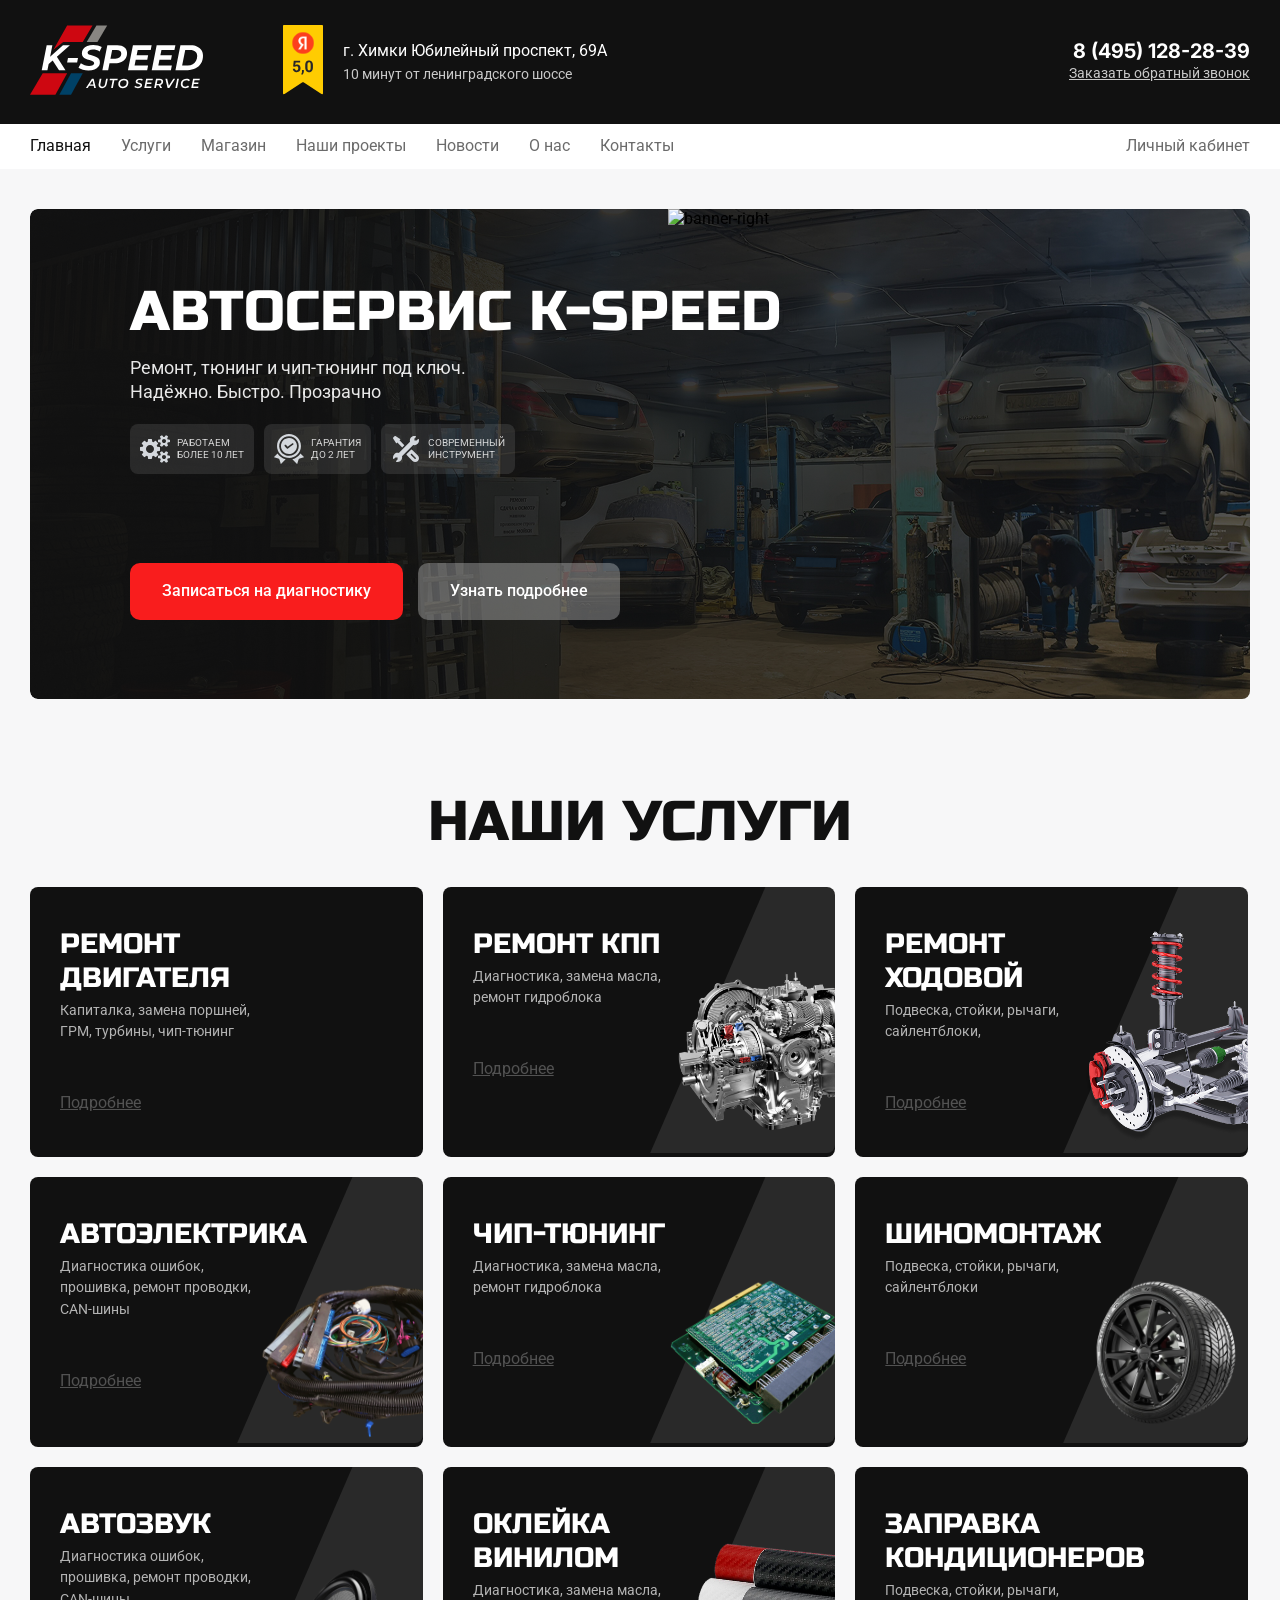
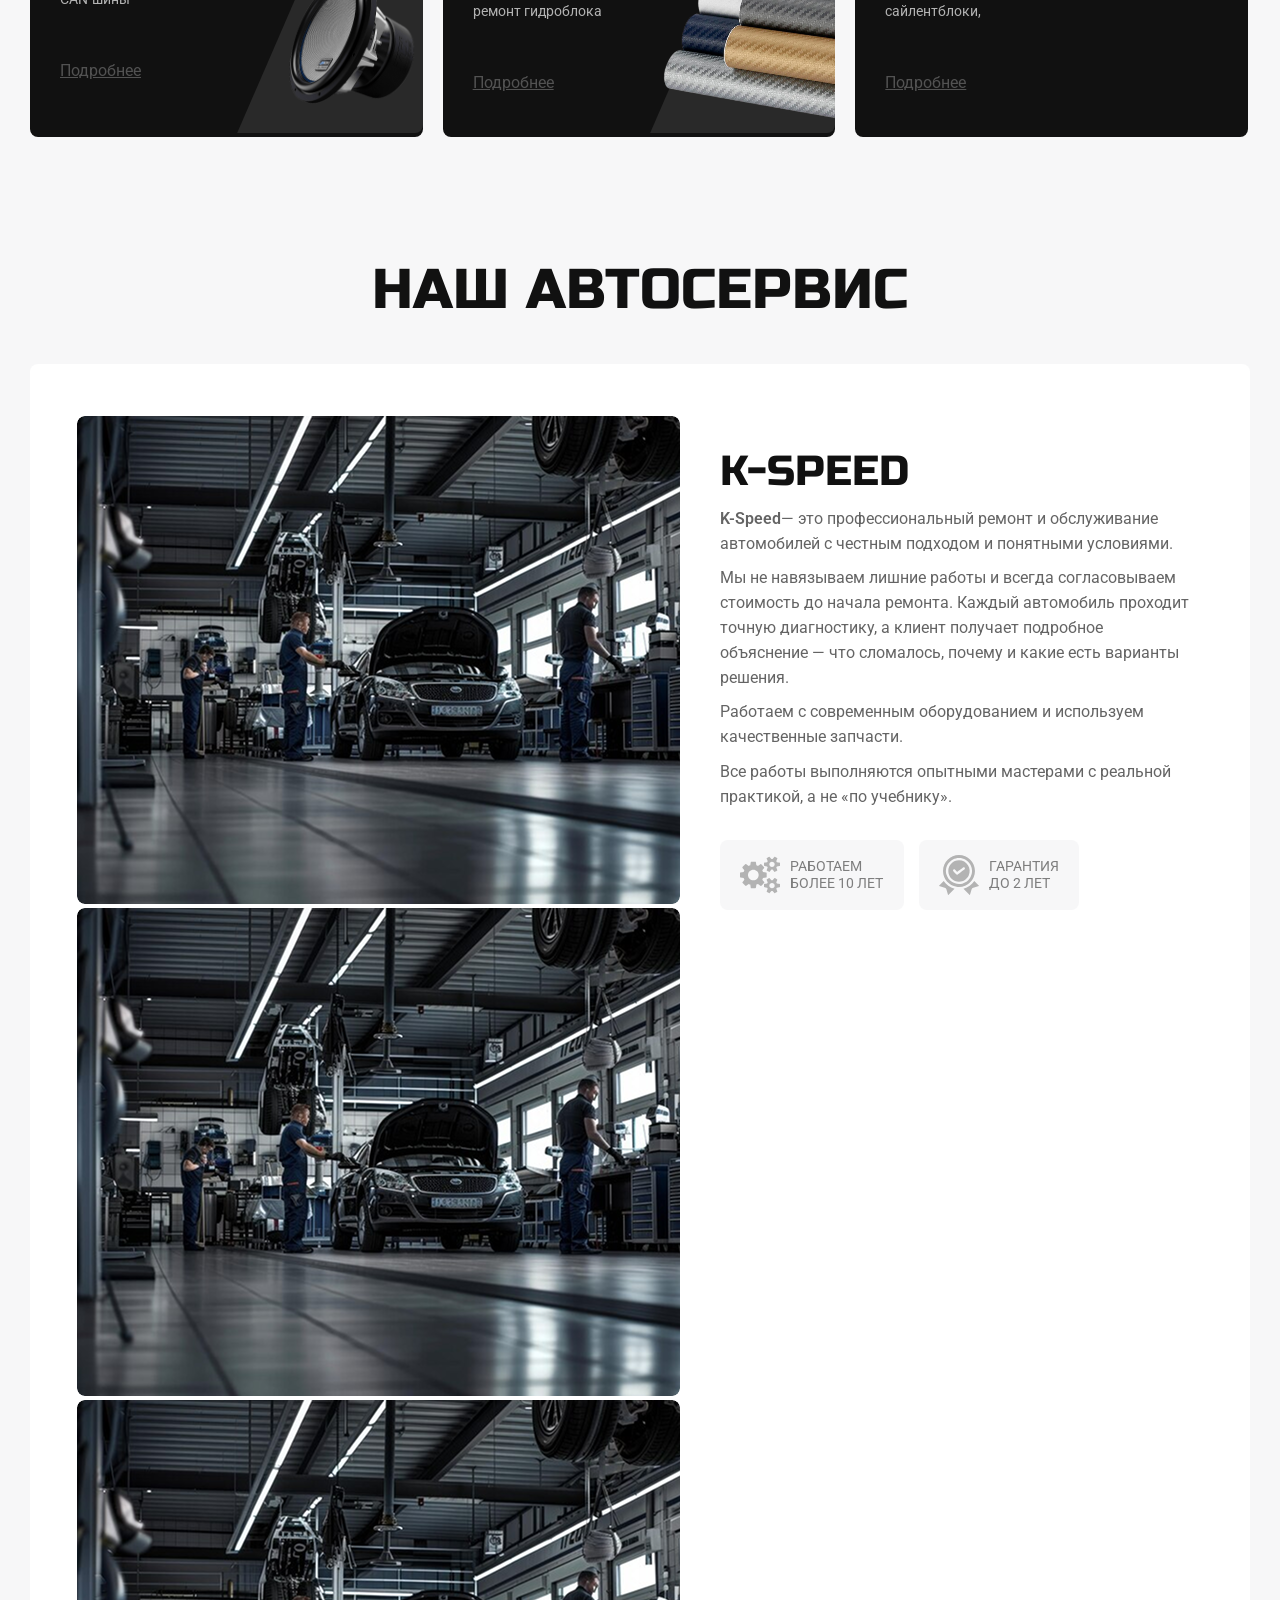
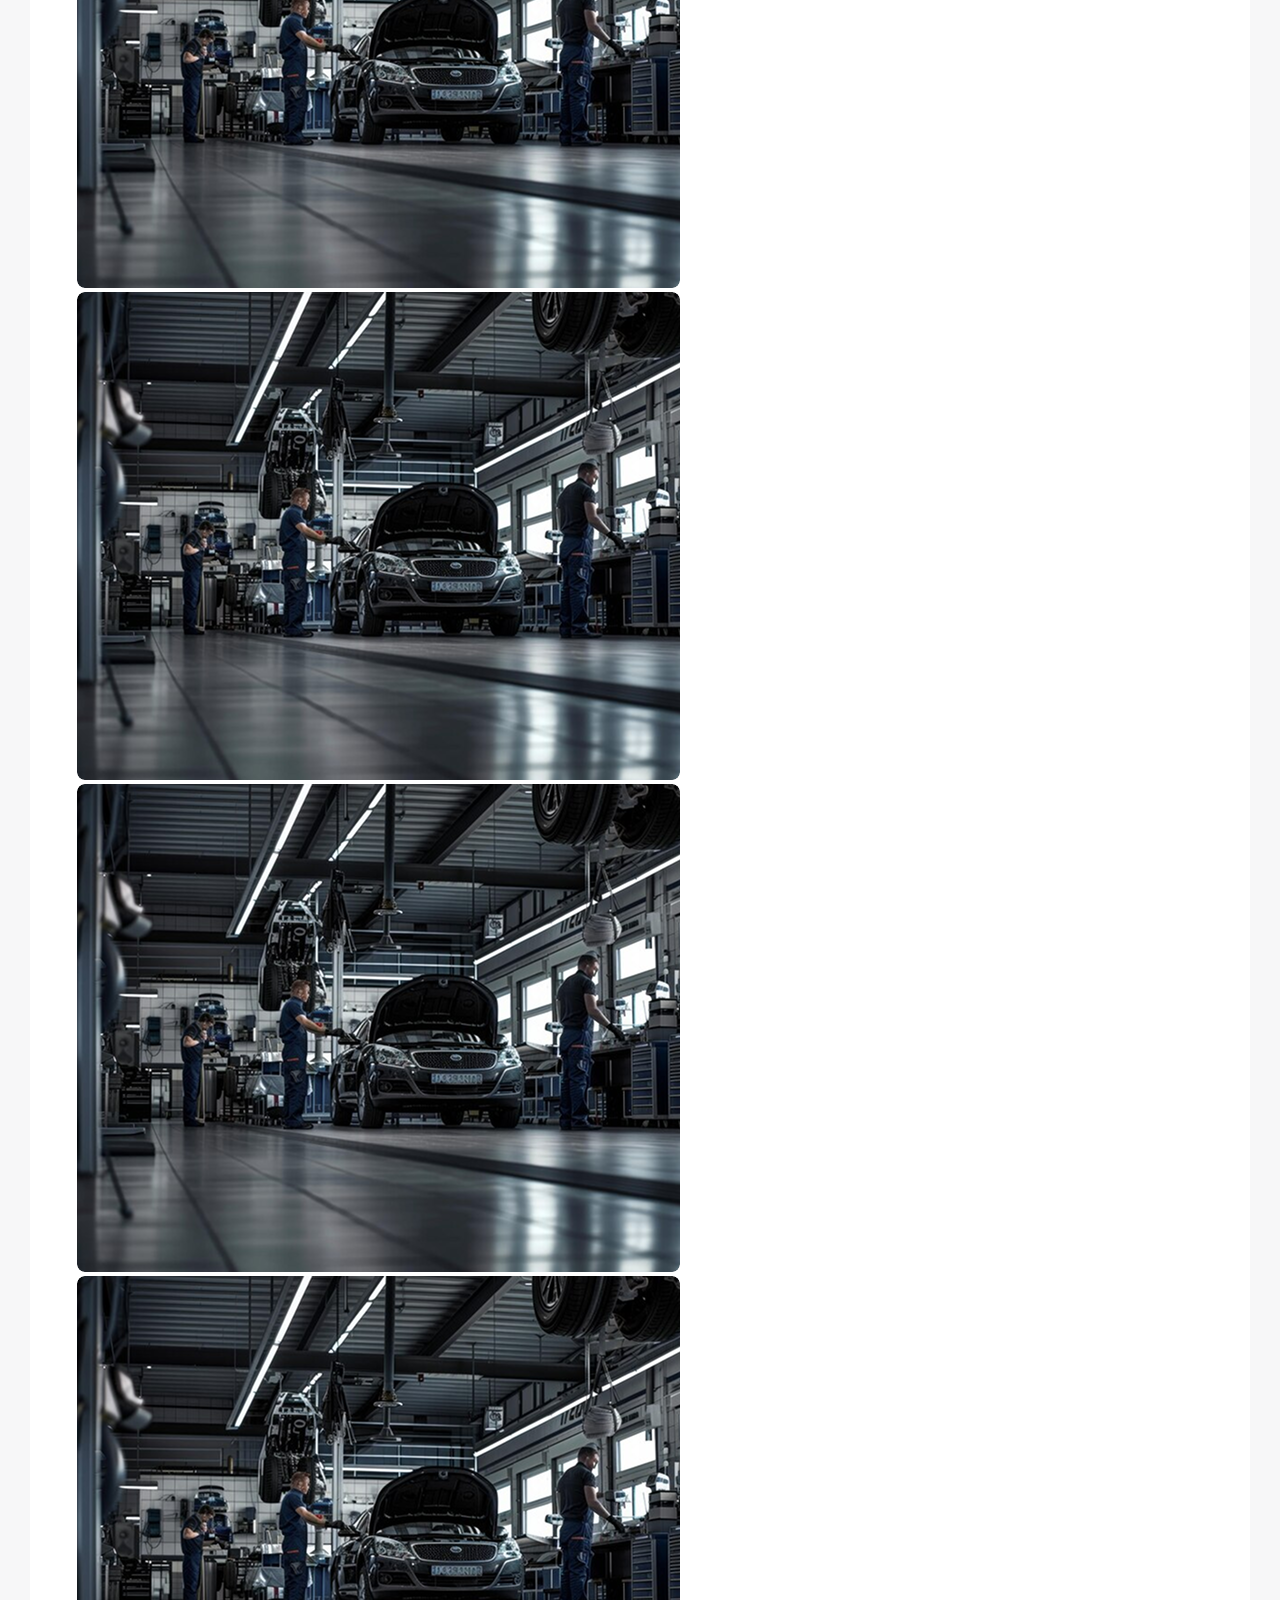
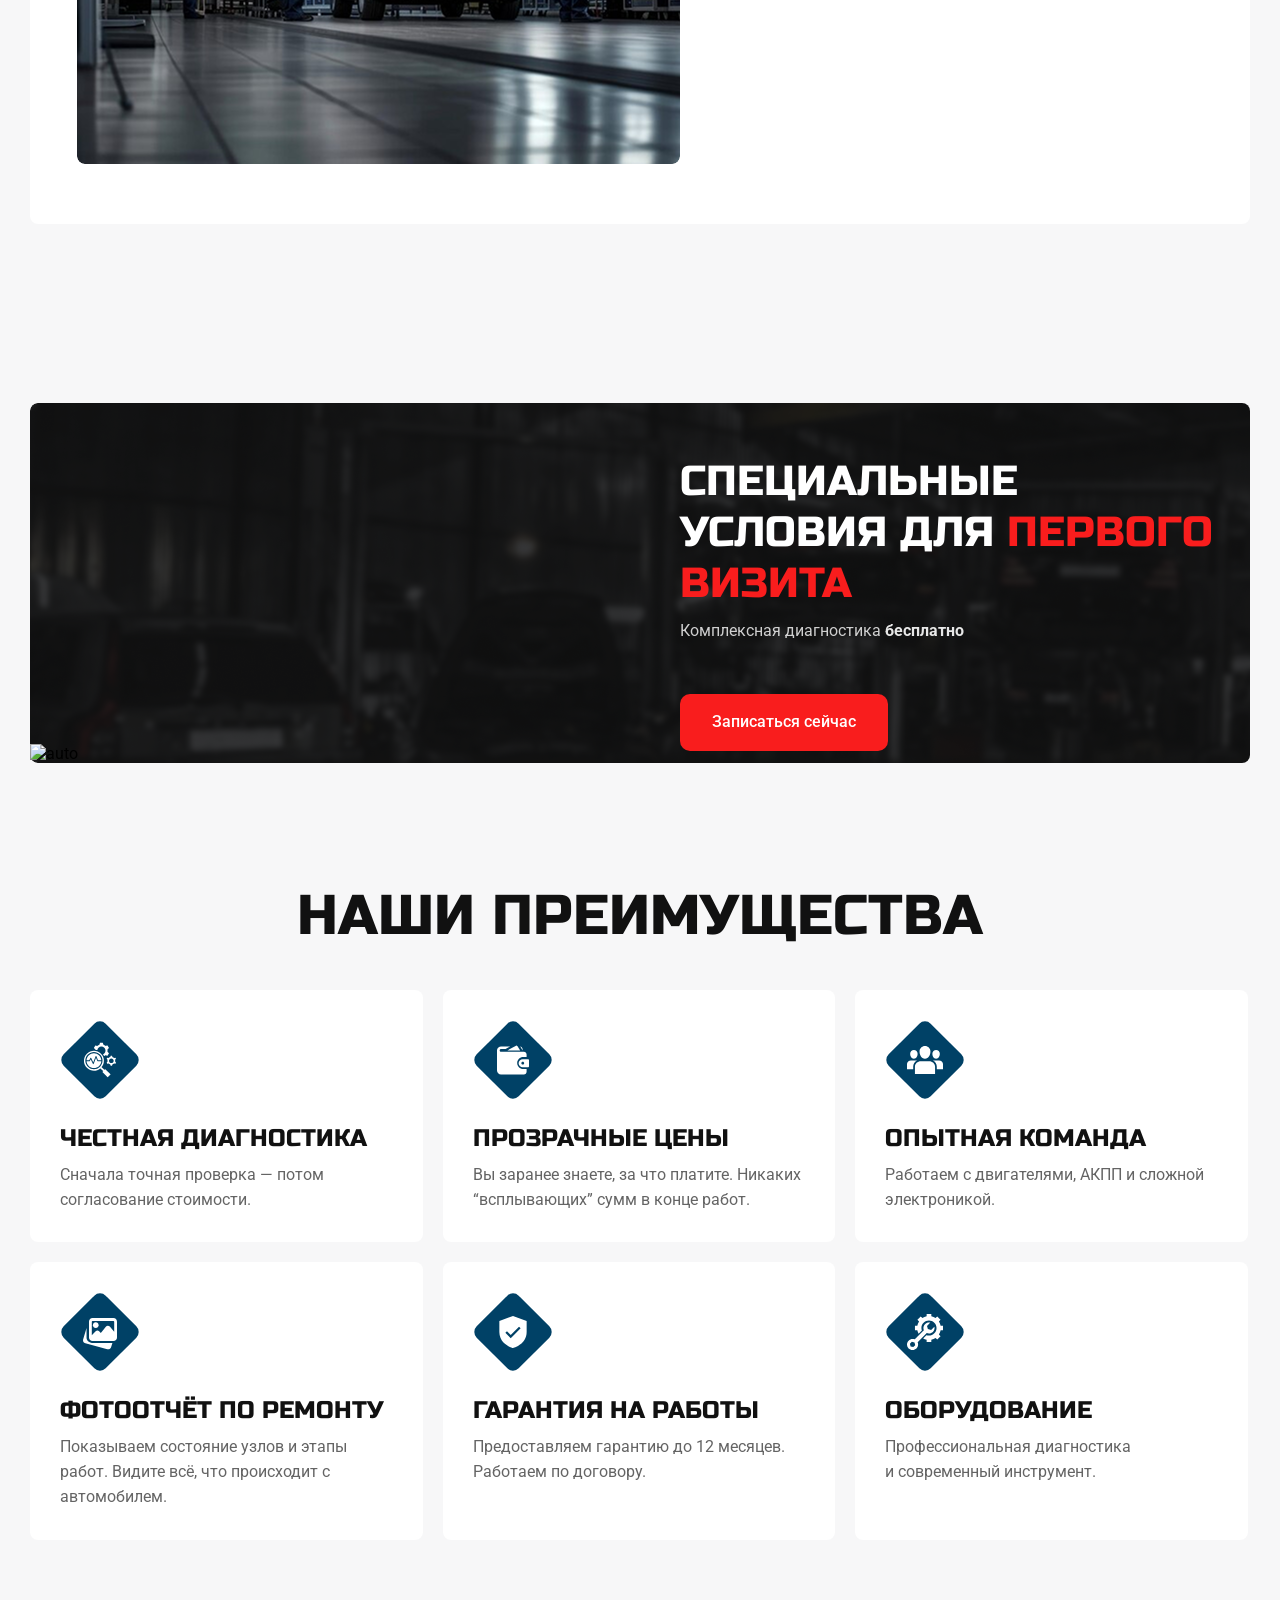
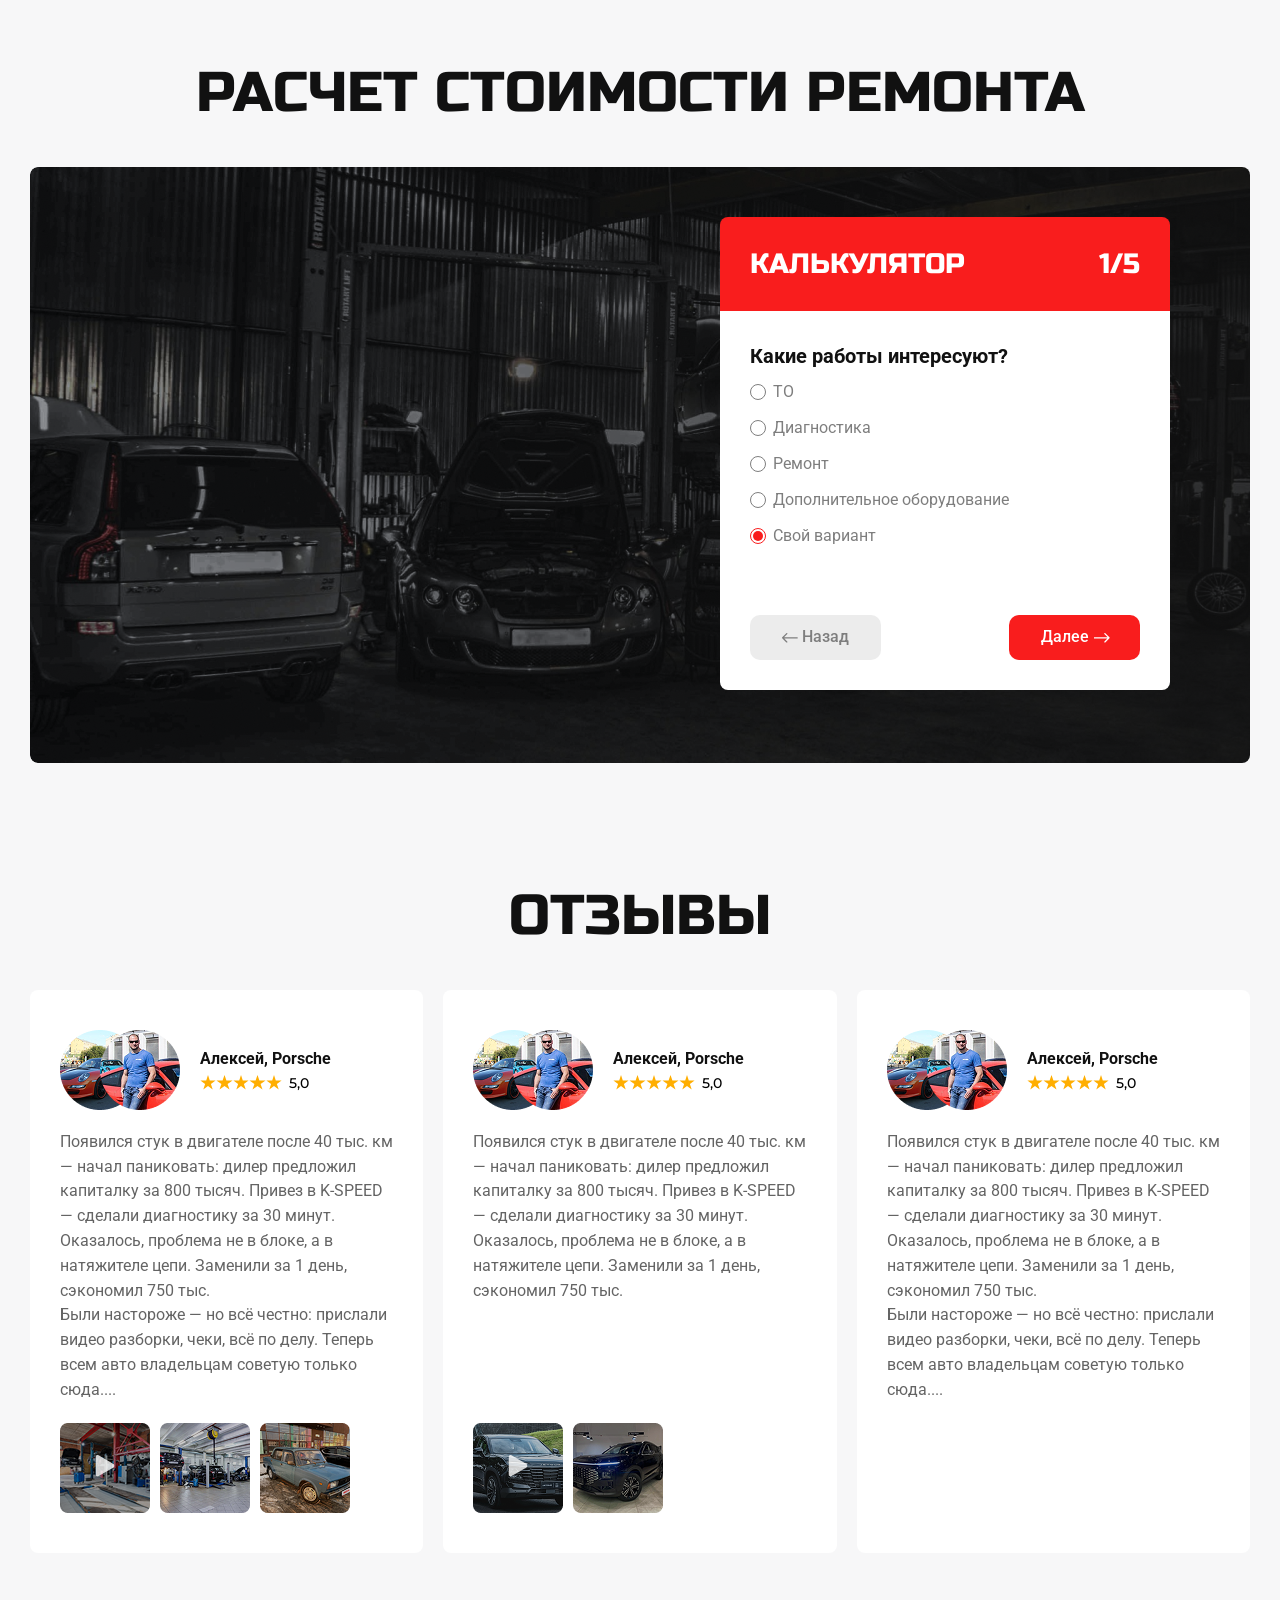
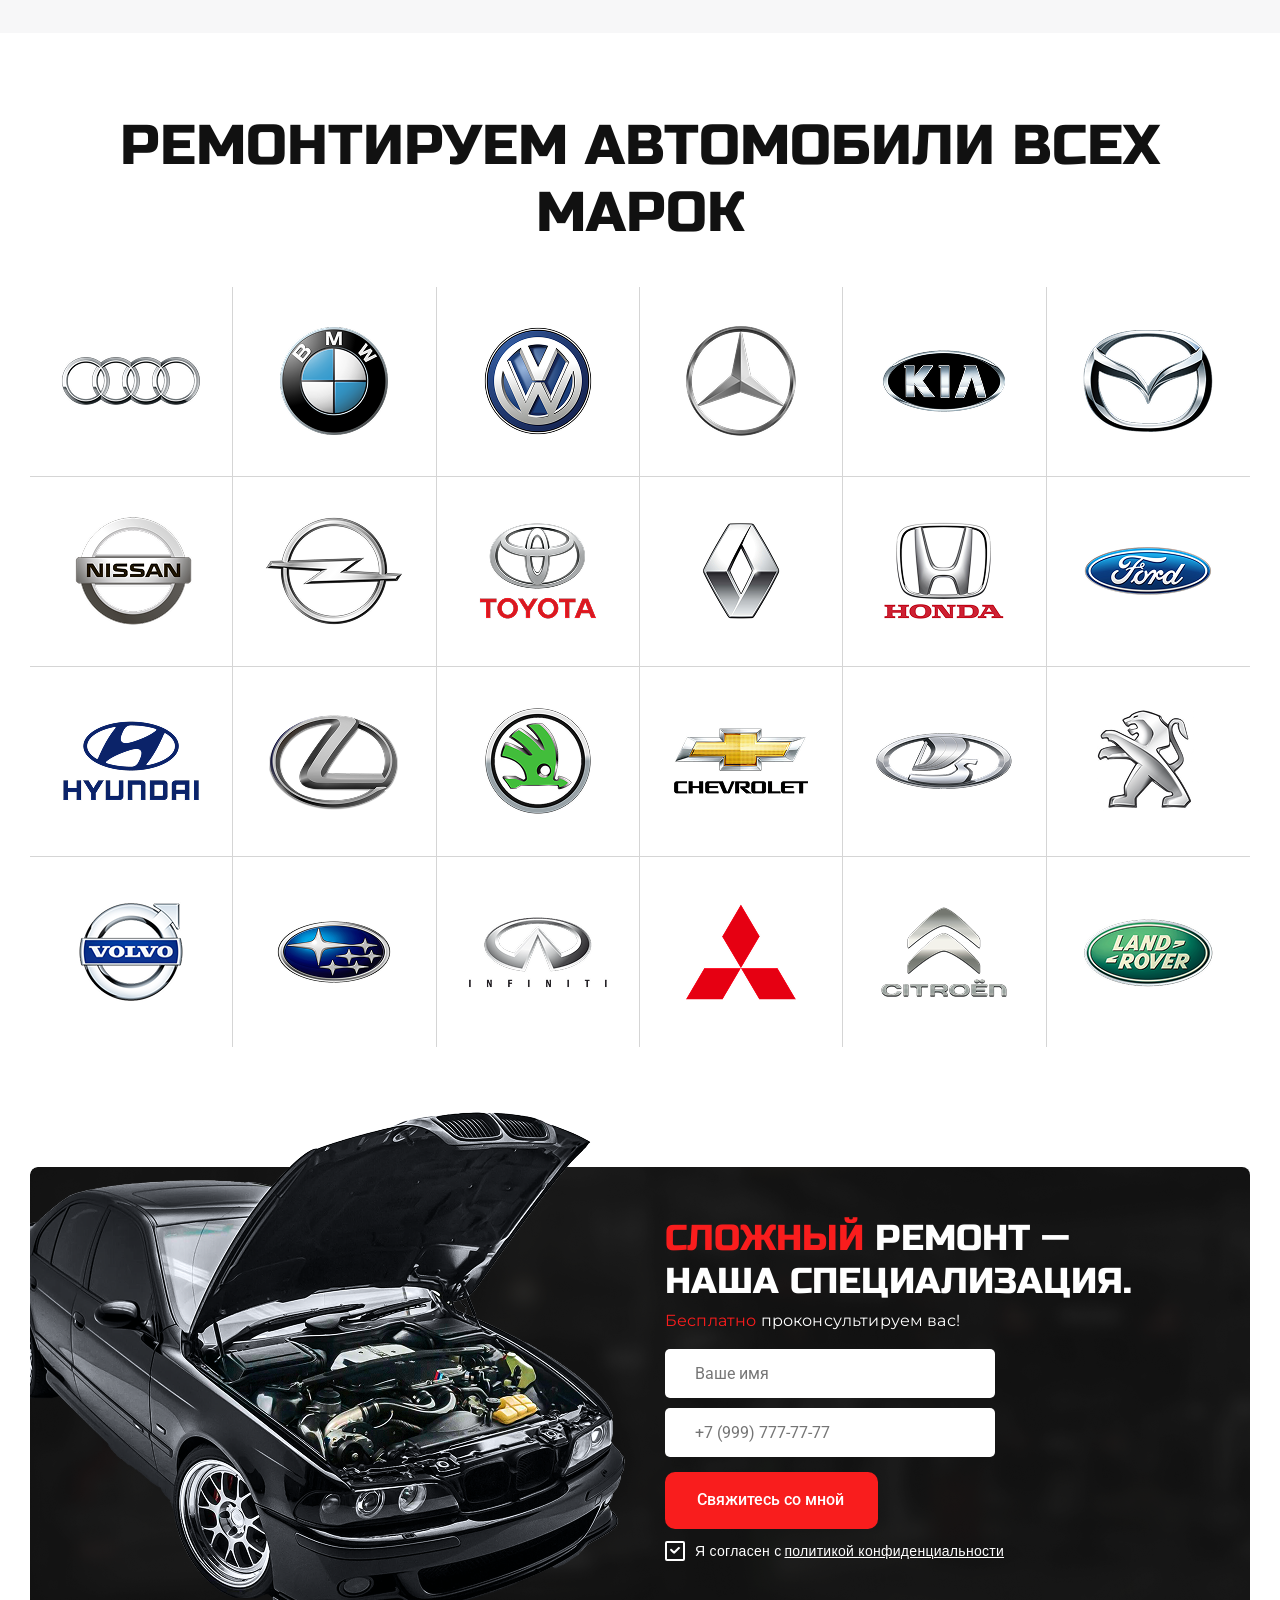
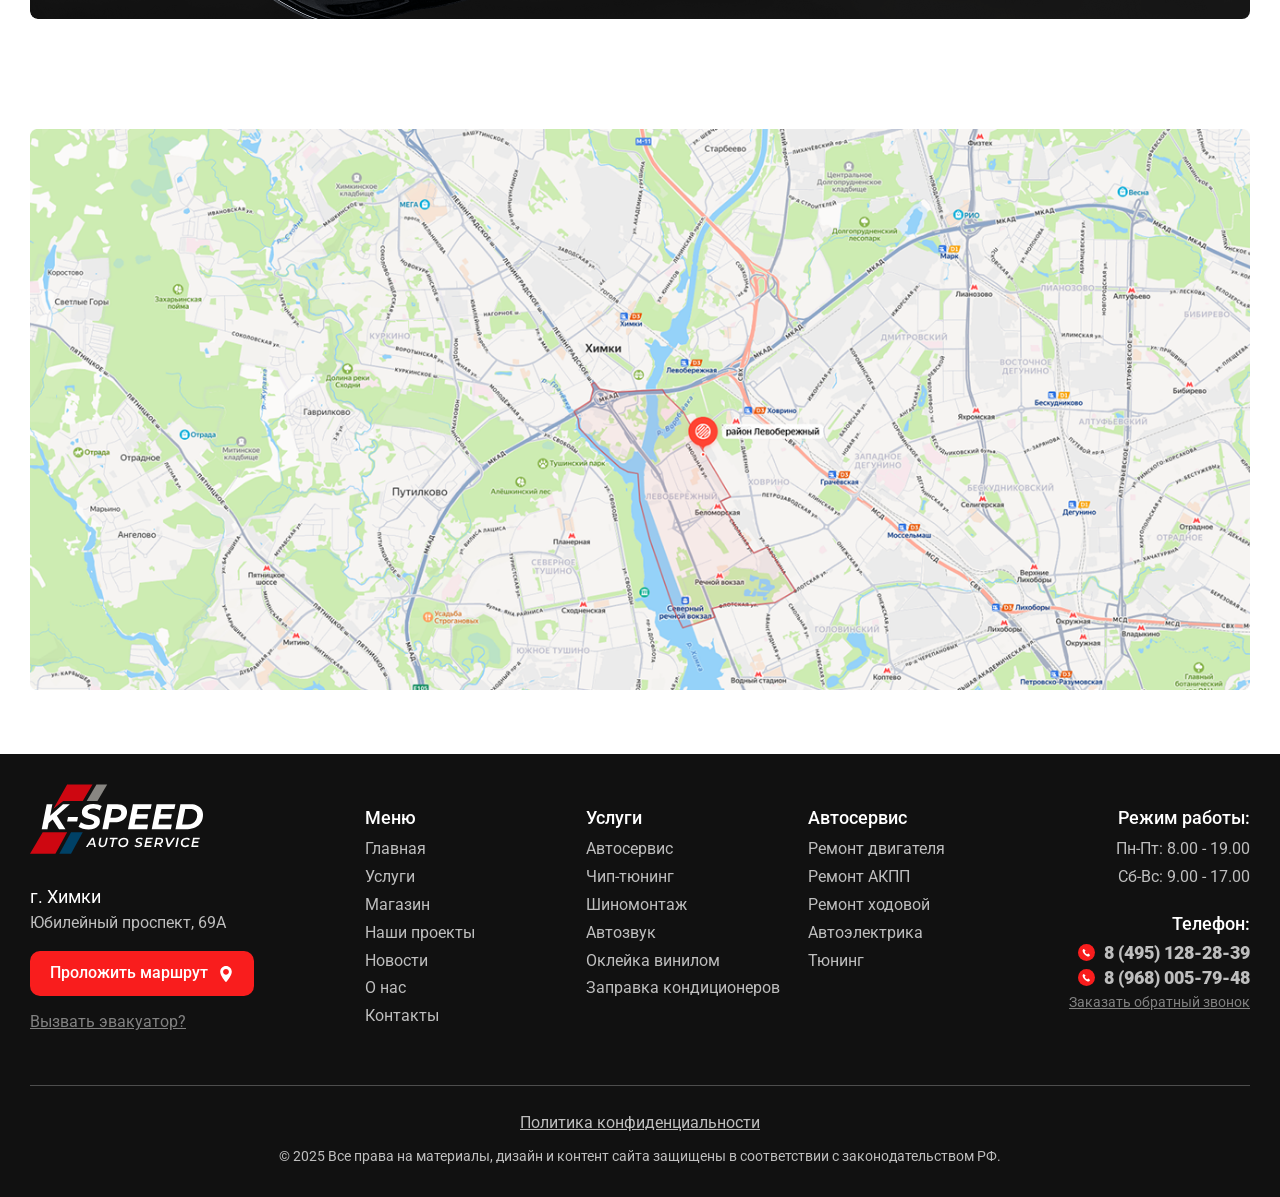
==== index.html @ 47a2e725 "add files" ====
<!DOCTYPE html>
<html lang="en">
<head>
    <meta name="viewport" content="width=device-width, initial-scale=1.0">
    <meta charset="UTF-8">
    <title>K-speed</title>
    <link
            rel="stylesheet"
            href="https://cdn.jsdelivr.net/npm/swiper@12/swiper-bundle.min.css"
    />
    <link rel="preconnect" href="https://fonts.googleapis.com">
    <link rel="preconnect" href="https://fonts.gstatic.com" crossorigin>
    <link href="https://fonts.googleapis.com/css2?family=Inter:ital,opsz,wght@0,14..32,100..900;1,14..32,100..900&family=Montserrat:ital,wght@0,100..900;1,100..900&family=Roboto:ital,wght@0,100..900;1,100..900&family=Russo+One&display=swap" rel="stylesheet">
    <link rel="stylesheet" href="css/main.css">
    <link rel="stylesheet" href="css/media.css">
</head>
<body>
    <header class="header">
        <div class="header__top">
            <div class="container">
                <div class="header__top--content df">
                    <div class="header__logo">
                        <a href="">
                            <img src="images/logo.svg" alt="logo">
                        </a>
                    </div>
                    <div class="header__address df a-center">
                        <div class="header__yandex">
                            <img src="images/yandex.svg" alt="yandex">
                        </div>
                        <div class="header__address--info df f-column">
                            <span>г. Химки Юбилейный проспект, 69А</span>
                            <span>10 минут от ленинградского шоссе</span>
                        </div>
                    </div>
                    <div class="header__phone df f-column j-center">
                        <a href="tel:8 (495) 128-28-39" class="header__phone--number">8 (495) 128-28-39</a>
                        <a href="" class="btn btn__request">Заказать обратный звонок</a>
                    </div>

                    <button class="btn btn__menu">
                        <svg xmlns="http://www.w3.org/2000/svg" width="20" height="20" viewBox="0 0 20 20" fill="none">
                            <path d="M2.5 5H17.5M2.5 10H17.5M2.5 15H17.5" stroke="white" stroke-width="1.25" stroke-linecap="round" stroke-linejoin="round"/>
                        </svg>
                    </button>
                </div>
            </div>
        </div>
        <nav class="nav">
            <div class="container">
                <div class="nav__content df">
                    <ul class="menu df a-center">
                        <li class="menu__item menu__item--active">
                            <a href="" class="menu__link">Главная</a>
                        </li>
                        <li class="menu__item">
                            <a href="" class="menu__link">Услуги</a>
                        </li>
                        <li class="menu__item">
                            <a href="" class="menu__link">Магазин</a>
                        </li>
                        <li class="menu__item">
                            <a href="" class="menu__link">Наши проекты</a>
                        </li>
                        <li class="menu__item">
                            <a href="" class="menu__link">Новости</a>
                        </li>
                        <li class="menu__item">
                            <a href="" class="menu__link">О нас</a>
                        </li>
                        <li class="menu__item">
                            <a href="" class="menu__link">Контакты</a>
                        </li>
                        <li class="menu__item">
                            <a href="" class="menu__link">Личный кабинет</a>
                        </li>
                    </ul>
                </div>
            </div>
        </nav>
    </header>
    <main>
        <section class="banner">
            <div class="container">
                <div class="banner__content df j-spc-btw">
                    <div class="banner__left">
                        <h1 class="banner__title">Автосервис K-Speed</h1>
                        <p class="banner__text">Ремонт, тюнинг и чип-тюнинг под ключ. Надёжно. Быстро. Прозрачно</p>
                        <div class="banner__features df">
                            <div class="banner___feature--item">
                                Работаем более 10 лет
                            </div>
                            <div class="banner___feature--item">
                                Гарантия до 2 лет
                            </div>
                            <div class="banner___feature--item">
                                Современный инструмент
                            </div>
                        </div>
                        <div class="banner__actions df">
                            <a href="" class="btn btn__red">Записаться на диагностику</a>
                            <a href="" class="btn btn__gray--opacity">Узнать подробнее</a>
                        </div>
                    </div>
                    <div class="banner__right">
                        <img src="images/banner-right.svg" alt="banner-right">
                    </div>
                </div>
            </div>
        </section>
        <section class="services">
            <div class="container">
                <h2 class="section__title">Наши услуги</h2>
                <div class="service__list df f-wrap">
                    <div class="service__item df">
                        <div class="service__item--left">
                            <h3>Ремонт двигателя</h3>
                            <p>Капиталка, замена поршней, ГРМ, турбины, чип-тюнинг</p>
                            <a href="">Подробнее</a>
                        </div>
                        <div class="service__item--right">
                            <img src="images/s1.svg" alt="">
                        </div>
                    </div>
                    <div class="service__item df">
                        <div class="service__item--left">
                            <h3>Ремонт КПП</h3>
                            <p>Диагностика, замена масла, ремонт гидроблока</p>
                            <a href="">Подробнее</a>
                        </div>
                        <div class="service__item--right">
                            <img src="images/s2.svg" alt="">
                        </div>
                    </div>
                    <div class="service__item df">
                        <div class="service__item--left">
                            <h3>Ремонт ходовой</h3>
                            <p>Подвеска, стойки, рычаги, сайлентблоки,</p>
                            <a href="">Подробнее</a>
                        </div>
                        <div class="service__item--right">
                            <img src="images/s3.svg" alt="">
                        </div>
                    </div>
                    <div class="service__item df">
                        <div class="service__item--left">
                            <h3>Автоэлектрика</h3>
                            <p>Диагностика ошибок, прошивка, ремонт проводки, CAN-шины</p>
                            <a href="">Подробнее</a>
                        </div>
                        <div class="service__item--right">
                            <img src="images/s4.svg" alt="">
                        </div>
                    </div>
                    <div class="service__item df">
                        <div class="service__item--left">
                            <h3>Чип-тюнинг</h3>
                            <p>Диагностика, замена масла, ремонт гидроблока</p>
                            <a href="">Подробнее</a>
                        </div>
                        <div class="service__item--right">
                            <img src="images/s5.svg" alt="">
                        </div>
                    </div>
                    <div class="service__item df">
                        <div class="service__item--left">
                            <h3>Шиномонтаж</h3>
                            <p>Подвеска, стойки, рычаги, сайлентблоки</p>
                            <a href="">Подробнее</a>
                        </div>
                        <div class="service__item--right">
                            <img src="images/s6.svg" alt="">
                        </div>
                    </div>
                    <div class="service__item df">
                        <div class="service__item--left">
                            <h3>Автозвук</h3>
                            <p>Диагностика ошибок, прошивка, ремонт проводки, CAN-шины</p>
                            <a href="">Подробнее</a>
                        </div>
                        <div class="service__item--right">
                            <img src="images/s7.svg" alt="">
                        </div>
                    </div>
                    <div class="service__item df">
                        <div class="service__item--left">
                            <h3>Оклейка винилом</h3>
                            <p>Диагностика, замена масла, ремонт гидроблока</p>
                            <a href="">Подробнее</a>
                        </div>
                        <div class="service__item--right">
                            <img src="images/s8.svg" alt="">
                        </div>
                    </div>
                    <div class="service__item df">
                        <div class="service__item--left">
                            <h3>Заправка кондиционеров</h3>
                            <p>Подвеска, стойки, рычаги, сайлентблоки,</p>
                            <a href="">Подробнее</a>
                        </div>
                        <div class="service__item--right">
                            <img src="images/s9.svg" alt="">
                        </div>
                    </div>
                </div>
            </div>
        </section>
        <section class="autoservice">
            <div class="container">
                <h2 class="section__title">Наш автосервис</h2>
                <div class="autoservice__content df">
                    <div class="autoservice__left">
                        <div class="auto-gallery swiper">
                            <div class="swiper-wrapper">
                                <div class="swiper-slide">
                                    <img src="images/autoservice.png" alt="autoservice">
                                </div>
                                <div class="swiper-slide">
                                    <img src="images/autoservice.png" alt="autoservice">
                                </div>
                                <div class="swiper-slide">
                                    <img src="images/autoservice.png" alt="autoservice">
                                </div>
                                <div class="swiper-slide">
                                    <img src="images/autoservice.png" alt="autoservice">
                                </div>
                                <div class="swiper-slide">
                                    <img src="images/autoservice.png" alt="autoservice">
                                </div>
                                <div class="swiper-slide">
                                    <img src="images/autoservice.png" alt="autoservice">
                                </div>
                            </div>
                            <div class="swiper-pagination"></div>
                        </div>
                    </div>
                    <div class="autoservice__right">
                        <h3>K-Speed</h3>
                        <p>
                           <b> K-Speed</b>— это профессиональный ремонт и обслуживание автомобилей с честным подходом и понятными условиями.
                        </p>
                        <p>
                            Мы не навязываем лишние работы и всегда согласовываем стоимость до начала ремонта. Каждый автомобиль проходит точную диагностику, а клиент получает подробное объяснение — что сломалось, почему и какие есть варианты решения.
                        </p>
                        <p>
                            Работаем с современным оборудованием и используем качественные запчасти.
                        </p>
                        <p>

                        Все работы выполняются опытными мастерами с реальной практикой, а не «по учебнику».
                        </p>
                        <div class="banner__features df">
                            <div class="banner___feature--item">
                                Работаем более 10 лет
                            </div>
                            <div class="banner___feature--item">
                                Гарантия до 2 лет
                            </div>
                        </div>
                    </div>
                </div>
            </div>
        </section>
        <section class="special-banner">
            <div class="container">
                <div class="special-banner__content df">
                    <div class="special-banner__left">
                        <img src="images/auto.svg" alt="auto">
                    </div>
                    <div class="special-banner__right">
                        <h2>
                            Специальные условия для
                            <span>первого визита</span>
                        </h2>
                        <p>Комплексная диагностика <strong>бесплатно</strong></p>
                        <a href="" class="btn btn__red">Записаться сейчас</a>
                    </div>
                </div>
            </div>
        </section>
        <section class="features">
            <div class="container">
                <h2 class="section__title">Наши преимущества</h2>
                <div class="feature__list df f-wrap">
                    <div class="feature__item">
                        <div class="feature__icon">
                            <img src="images/ff1.svg" alt="">
                        </div>
                        <h3>Честная диагностика</h3>
                        <p>Сначала точная проверка — потом согласование стоимости.</p>
                    </div>
                    <div class="feature__item">
                        <div class="feature__icon">
                            <img src="images/ff3.svg" alt="">
                        </div>
                        <h3>Прозрачные цены</h3>
                        <p>Вы заранее знаете, за что платите. Никаких “всплывающих” сумм в конце работ.</p>
                    </div>
                    <div class="feature__item">
                        <div class="feature__icon">
                            <img src="images/ff5.svg" alt="">
                        </div>
                        <h3>Опытная команда</h3>
                        <p>Работаем с двигателями, АКПП и сложной электроникой.</p>
                    </div>
                    <div class="feature__item">
                        <div class="feature__icon">
                            <img src="images/ff2.svg" alt="">
                        </div>
                        <h3>Фотоотчёт по ремонту</h3>
                        <p>Показываем состояние узлов и этапы работ. Видите всё, что происходит с автомобилем.</p>
                    </div>
                    <div class="feature__item">
                        <div class="feature__icon">
                            <img src="images/ff4.svg" alt="">
                        </div>
                        <h3>Гарантия на работы</h3>
                        <p>Предоставляем гарантию до 12 месяцев. Работаем по договору.</p>
                    </div>
                    <div class="feature__item">
                        <div class="feature__icon">
                            <img src="images/ff6.svg" alt="">
                        </div>
                        <h3>оборудование</h3>
                        <p>Профессиональная диагностика и современный инструмент.</p>
                    </div>

                </div>
            </div>
        </section>
        <section class="calculator">
            <div class="container">
                <h2 class="section__title">РАСЧЕТ СТОИМОСТИ РЕМОНТА</h2>
                <div class="calculator__content df">
                    <div class="calculator__left">
                        <img src="images/calculator-l.svg" alt="">
                    </div>
                    <div class="calculator__right">
                        <div class="calculator__block">
                            <div class="calculator__top df a-center">
                                <h3>Калькулятор</h3>
                                <span class="step">1/5</span>
                            </div>
                            <div class="calculator__body">
                                <h4>Какие работы интересуют?</h4>
                                <div class="calculator__answer">
                                    <label class="calculator-container">ТО
                                        <input type="radio" checked="checked" name="radio">
                                        <span class="checkmark"></span>
                                    </label>
                                    <label class="calculator-container">Диагностика
                                        <input type="radio" checked="checked" name="radio">
                                        <span class="checkmark"></span>
                                    </label>
                                    <label class="calculator-container">Ремонт
                                        <input type="radio" checked="checked" name="radio">
                                        <span class="checkmark"></span>
                                    </label>
                                    <label class="calculator-container">Дополнительное оборудование
                                        <input type="radio" checked="checked" name="radio">
                                        <span class="checkmark"></span>
                                    </label>
                                    <label class="calculator-container">Свой вариант
                                        <input type="radio" checked="checked" name="radio">
                                        <span class="checkmark"></span>
                                    </label>
                                </div>

                            </div>
                            <div class="calculator__bottom df j-spc-btw">
                                <a href="" class="btn btn__back">Назад</a>
                                <a href="" class="btn btn__red btn__next">Далее</a>
                            </div>
                        </div>
                    </div>
                </div>
            </div>
        </section>
        <section class="review">
            <div class="container">
                <h2 class="section__title">Отзывы</h2>
                <div class="review__list df">
                    <div class="review__item">
                        <div class="review__top df a-center">
                            <div class="review__img df a-center">
                                <img src="images/r1.png" alt="">
                                <img src="images/r2.png" alt="">
                            </div>
                            <div class="review__name">
                                <h3>Алексей, Porsche</h3>
                                <div class="df a-center">
                                    <img src="images/5.svg" alt="">
                                    <span>5,0</span>
                                </div>
                            </div>
                        </div>
                        <div class="review__content">
                            <p>Появился стук в двигателе после 40 тыс. км — начал паниковать: дилер предложил капиталку за 800 тысяч. Привез в K-SPEED — сделали диагностику за 30 минут. Оказалось, проблема не в блоке, а в натяжителе цепи. Заменили за 1 день, сэкономил 750 тыс.
                                <br>
                                Были настороже — но всё честно: прислали видео разборки, чеки, всё по делу. Теперь всем авто владельцам советую только сюда....
                            </p>
                        </div>
                        <div class="review__gallery df">
                            <div class="review__gallery--item">
                                <img src="images/r3.png" alt="">
                                <span class="play">
                                    <svg width="19" height="22" viewBox="0 0 19 22" fill="none" xmlns="http://www.w3.org/2000/svg">
<path d="M18 8.93104C19.3333 9.70084 19.3333 11.6253 18 12.3951L3 21.0554C1.66667 21.8252 8.49539e-07 20.8629 9.16837e-07 19.3233L1.67394e-06 2.00283C1.74124e-06 0.46323 1.66667 -0.49902 3 0.270781L18 8.93104Z" fill="white" fill-opacity="0.8"/>
</svg>

                                </span>
                            </div>
                            <div class="review__gallery--item">
                                <img src="images/r4.png" alt="">
                            </div>
                            <div class="review__gallery--item">
                                <img src="images/r5.png" alt="">
                            </div>
                        </div>
                    </div>
                    <div class="review__item">
                        <div class="review__top df a-center">
                            <div class="review__img df a-center">
                                <img src="images/r1.png" alt="">
                                <img src="images/r2.png" alt="">
                            </div>
                            <div class="review__name">
                                <h3>Алексей, Porsche</h3>
                                <div class="df a-center">
                                    <img src="images/5.svg" alt="">
                                    <span>5,0</span>
                                </div>
                            </div>
                        </div>
                        <div class="review__content">
                            <p>
                                Появился стук в двигателе после 40 тыс. км — начал паниковать: дилер предложил капиталку за 800 тысяч. Привез в K-SPEED — сделали диагностику за 30 минут. Оказалось, проблема не в блоке, а в натяжителе цепи. Заменили за 1 день, сэкономил 750 тыс.
                            </p>
                        </div>
                        <div class="review__gallery df">
                            <div class="review__gallery--item">
                                <img src="images/r6.png" alt="">
                                <span class="play">
                                    <svg width="19" height="22" viewBox="0 0 19 22" fill="none" xmlns="http://www.w3.org/2000/svg">
<path d="M18 8.93104C19.3333 9.70084 19.3333 11.6253 18 12.3951L3 21.0554C1.66667 21.8252 8.49539e-07 20.8629 9.16837e-07 19.3233L1.67394e-06 2.00283C1.74124e-06 0.46323 1.66667 -0.49902 3 0.270781L18 8.93104Z" fill="white" fill-opacity="0.8"/>
</svg>

                                </span>
                            </div>
                            <div class="review__gallery--item">
                                <img src="images/r7.png" alt="">
                            </div>
                        </div>
                    </div>
                    <div class="review__item">
                        <div class="review__top df a-center">
                            <div class="review__img df a-center">
                                <img src="images/r1.png" alt="">
                                <img src="images/r2.png" alt="">
                            </div>
                            <div class="review__name">
                                <h3>Алексей, Porsche</h3>
                                <div class="df a-center">
                                    <img src="images/5.svg" alt="">
                                    <span>5,0</span>
                                </div>
                            </div>
                        </div>
                        <div class="review__content">
                            <p>Появился стук в двигателе после 40 тыс. км — начал паниковать: дилер предложил капиталку за 800 тысяч. Привез в K-SPEED — сделали диагностику за 30 минут. Оказалось, проблема не в блоке, а в натяжителе цепи. Заменили за 1 день, сэкономил 750 тыс.
                                <br>
                                Были настороже — но всё честно: прислали видео разборки, чеки, всё по делу. Теперь всем авто владельцам советую только сюда....
                            </p>
                        </div>
                    </div>
                </div>
            </div>
        </section>
        <section class="partners">
            <div class="container">
                <h2 class="section__title">Ремонтируем автомобили всех марок</h2>
                <div class="mark__list df f-wrap">
                    <div class="mark__item df a-center j-center">
                        <img src="images/m1.png" alt="">
                    </div>
                    <div class="mark__item df a-center j-center">
                        <img src="images/m2.png" alt="">
                    </div>
                    <div class="mark__item df a-center j-center">
                        <img src="images/m3.png" alt="">
                    </div>
                    <div class="mark__item df a-center j-center">
                        <img src="images/m4.png" alt="">
                    </div>
                    <div class="mark__item df a-center j-center">
                        <img src="images/m5.png" alt="">
                    </div>
                    <div class="mark__item br-0 df a-center j-center">
                        <img src="images/m6.png" alt="">
                    </div>
                    <div class="mark__item df a-center j-center">
                        <img src="images/m7.png" alt="">
                    </div>
                    <div class="mark__item df a-center j-center">
                        <img src="images/m8.png" alt="">
                    </div>
                    <div class="mark__item df a-center j-center">
                        <img src="images/m9.png" alt="">
                    </div>
                    <div class="mark__item df a-center j-center">
                        <img src="images/m10.png" alt="">
                    </div>
                    <div class="mark__item df a-center j-center">
                        <img src="images/m11.png" alt="">
                    </div>
                    <div class="mark__item br-0 df a-center j-center">
                        <img src="images/m12.png" alt="">
                    </div>
                    <div class="mark__item df a-center j-center">
                        <img src="images/m13.png" alt="">
                    </div>
                    <div class="mark__item df a-center j-center">
                        <img src="images/m14.png" alt="">
                    </div>
                    <div class="mark__item df a-center j-center">
                        <img src="images/m15.png" alt="">
                    </div>
                    <div class="mark__item df a-center j-center">
                        <img src="images/m16.png" alt="">
                    </div>
                    <div class="mark__item df a-center j-center">
                        <img src="images/m17.png" alt="">
                    </div>
                    <div class="mark__item br-0 df a-center j-center">
                        <img src="images/m18.png" alt="">
                    </div>
                    <div class="mark__item bb-0 df a-center j-center">
                        <img src="images/m19.png" alt="">
                    </div>
                    <div class="mark__item bb-0 df a-center j-center">
                        <img src="images/m20.png" alt="">
                    </div>
                    <div class="mark__item bb-0 df a-center j-center">
                        <img src="images/m21.png" alt="">
                    </div>
                    <div class="mark__item bb-0 df a-center j-center">
                        <img src="images/m22.png" alt="">
                    </div>
                    <div class="mark__item bb-0 df a-center j-center">
                        <img src="images/m23.png" alt="">
                    </div>
                    <div class="mark__item bb-0 br-0 df a-center j-center">
                        <img src="images/m24.png" alt="">
                    </div>
                </div>
            </div>
        </section>
        <section class="contact">
            <div class="container">
                <div class="contact__content df">
                    <div class="contact__left">
                        <img src="images/contact-left.png" alt="">
                    </div>
                    <div class="contact__right">
                        <h2>
                            <span>Сложный</span> ремонт — наша специализация.
                        </h2>
                        <p>
                            <span>Бесплатно</span> проконсультируем вас!
                        </p>
                        <form action="">
                            <div class="form__row">
                                <input type="text" placeholder="Ваше имя">
                            </div>
                            <div class="form__row">
                                <input type="tel" placeholder="+7 (999) 777-77-77">
                            </div>
                            <a href="" class="btn btn__red">Свяжитесь со мной</a>
                            <label class="calculator-container">Я согласен с <a href="#">политикой конфиденциальности</a>
                                <input type="checkbox" checked="checked" name="radio">
                                <span class="checkmark"></span>
                            </label>
                        </form>
                    </div>
                </div>
                <div class="map">
                    <img src="images/map.png" alt="">
                </div>
            </div>
        </section>
    </main>
    <footer>
        <div class="container">
            <div class="footer__top df">
                <div class="footer__col">
                    <div class="footer__logo">
                        <a href="">
                            <img src="images/logo.svg" alt="">
                        </a>
                    </div>
                    <div class="footer__address df f-column">
                        <p>г. Химки</p>
                        <p>Юбилейный проспект, 69А</p>
                        <a href="" class="btn btn__red">
                            Проложить маршрут
                            <svg xmlns="http://www.w3.org/2000/svg" width="16" height="16" viewBox="0 0 16 16" fill="none">
                                <g clip-path="url(#clip0_1_449)">
                                    <path d="M8.00001 0C4.80485 0 2.20541 2.59944 2.20541 5.79456C2.20541 9.75981 7.39101 15.581 7.61179 15.8269C7.81916 16.0579 8.18123 16.0575 8.38823 15.8269C8.60901 15.581 13.7946 9.75981 13.7946 5.79456C13.7945 2.59944 11.1951 0 8.00001 0ZM8.00001 8.70997C6.39245 8.70997 5.08463 7.40213 5.08463 5.79456C5.08463 4.187 6.39248 2.87919 8.00001 2.87919C9.60754 2.87919 10.9154 4.18703 10.9154 5.79459C10.9154 7.40216 9.60754 8.70997 8.00001 8.70997Z" fill="white"/>
                                </g>
                                <defs>
                                    <clipPath id="clip0_1_449">
                                        <rect width="16" height="16" fill="white"/>
                                    </clipPath>
                                </defs>
                            </svg>
                        </a>
                        <a href="" class="footer__link">
                            Вызвать эвакуатор?
                        </a>
                    </div>
                </div>
                <div class="footer__col">
                    <h3>Меню</h3>
                    <div class="footer__menu df f-column">
                        <a href="">Главная</a>
                        <a href="">Услуги</a>
                        <a href="">Магазин</a>
                        <a href="">Наши проекты</a>
                        <a href="">Новости</a>
                        <a href="">О нас</a>
                        <a href="">Контакты</a>
                    </div>

                </div>
                <div class="footer__col">
                    <h3>Услуги</h3>
                    <div class="footer__menu df f-column">
                        <a href="">Автосервис</a>
                        <a href="">Чип-тюнинг</a>
                        <a href="">Шиномонтаж</a>
                        <a href="">Автозвук</a>
                        <a href="">Оклейка винилом</a>
                        <a href="">Заправка кондиционеров</a>
                    </div>
                </div>
                <div class="footer__col">
                    <h3>Автосервис</h3>
                    <div class="footer__menu df f-column">
                        <a href="">Ремонт двигателя</a>
                        <a href="">Ремонт АКПП</a>
                        <a href="">Ремонт ходовой</a>
                        <a href="">Автоэлектрика</a>
                        <a href="">Тюнинг</a>
                    </div>
                </div>
                <div class="footer__col">
                    <h3>Режим работы:</h3>
                    <p>Пн-Пт: 8.00 - 19.00</p>
                    <p>Сб-Вс: 9.00 - 17.00</p>
                    <h3>Телефон:</h3>
                    <a class="footer__tel" href="tel:8 (495) 128-28-39">
                        <svg xmlns="http://www.w3.org/2000/svg" width="17" height="17" viewBox="0 0 17 17" fill="none">
                            <circle cx="8.5" cy="8.5" r="8.5" fill="#F91D1D"/>
                            <path fill-rule="evenodd" clip-rule="evenodd" d="M11.8115 11.52C11.7627 11.5686 11.7038 11.6309 11.6414 11.6967C11.4857 11.862 11.2911 12.0675 11.1691 12.1508C10.5275 12.5893 9.6691 12.3795 9.06191 12.1265C8.26092 11.7927 7.38887 11.1775 6.60585 10.3944C5.82211 9.61117 5.20701 8.73879 4.87327 7.93822C4.62058 7.33087 4.41034 6.47225 4.84886 5.83043C4.93213 5.70839 5.13809 5.51411 5.30317 5.35805C5.36922 5.29582 5.43095 5.23702 5.47977 5.18836C5.56643 5.10212 5.68372 5.05371 5.80598 5.05371C5.92824 5.05371 6.04552 5.10212 6.13219 5.18836L7.31277 6.36867C7.39896 6.45533 7.44734 6.57259 7.44734 6.69482C7.44734 6.81705 7.39896 6.93431 7.31277 7.02097L6.99116 7.34195C6.88376 7.44858 6.81365 7.58704 6.79128 7.73672C6.7689 7.88641 6.79546 8.03932 6.86699 8.17269C7.30934 9.00763 7.99224 9.69046 8.82721 10.1327C8.96055 10.2042 9.11342 10.2307 9.26305 10.2083C9.41269 10.1859 9.55108 10.1157 9.65762 10.0083L9.97843 9.68731C10.0651 9.60107 10.1824 9.55266 10.3046 9.55266C10.4269 9.55266 10.5442 9.60107 10.6308 9.68731L11.8115 10.8678C11.8977 10.9545 11.9461 11.0717 11.9461 11.1939C11.9461 11.3161 11.8977 11.4333 11.8115 11.52Z" fill="white"/>
                        </svg>
                        8 (495) 128-28-39</a>
                    <a class="footer__tel" href="tel:8 (968) 005-79-48">
                        <svg xmlns="http://www.w3.org/2000/svg" width="17" height="17" viewBox="0 0 17 17" fill="none">
                            <circle cx="8.5" cy="8.5" r="8.5" fill="#F91D1D"/>
                            <path fill-rule="evenodd" clip-rule="evenodd" d="M11.8115 11.52C11.7627 11.5686 11.7038 11.6309 11.6414 11.6967C11.4857 11.862 11.2911 12.0675 11.1691 12.1508C10.5275 12.5893 9.6691 12.3795 9.06191 12.1265C8.26092 11.7927 7.38887 11.1775 6.60585 10.3944C5.82211 9.61117 5.20701 8.73879 4.87327 7.93822C4.62058 7.33087 4.41034 6.47225 4.84886 5.83043C4.93213 5.70839 5.13809 5.51411 5.30317 5.35805C5.36922 5.29582 5.43095 5.23702 5.47977 5.18836C5.56643 5.10212 5.68372 5.05371 5.80598 5.05371C5.92824 5.05371 6.04552 5.10212 6.13219 5.18836L7.31277 6.36867C7.39896 6.45533 7.44734 6.57259 7.44734 6.69482C7.44734 6.81705 7.39896 6.93431 7.31277 7.02097L6.99116 7.34195C6.88376 7.44858 6.81365 7.58704 6.79128 7.73672C6.7689 7.88641 6.79546 8.03932 6.86699 8.17269C7.30934 9.00763 7.99224 9.69046 8.82721 10.1327C8.96055 10.2042 9.11342 10.2307 9.26305 10.2083C9.41269 10.1859 9.55108 10.1157 9.65762 10.0083L9.97843 9.68731C10.0651 9.60107 10.1824 9.55266 10.3046 9.55266C10.4269 9.55266 10.5442 9.60107 10.6308 9.68731L11.8115 10.8678C11.8977 10.9545 11.9461 11.0717 11.9461 11.1939C11.9461 11.3161 11.8977 11.4333 11.8115 11.52Z" fill="white"/>
                        </svg>
                        8 (968) 005-79-48</a>
                    <a href="" class="footer__request">Заказать обратный звонок</a>
                </div>
            </div>
            <div class="footer__bottom">
                <a href="">Политика конфиденциальности</a>
                <p>© 2025  Все права на материалы, дизайн и контент сайта защищены в соответствии с законодательством РФ.</p>
            </div>
        </div>
    </footer>
    <script src="https://cdn.jsdelivr.net/npm/swiper@12/swiper-bundle.min.js"></script>
    <script src="js/main.js"></script>
</body>
</html>
---- css/main.css ----
body {
    margin: 0;
    padding: 0;
    font-family: "Roboto", sans-serif;
    background: #F7F7F8;
}
body.no-scroll {
    overflow: hidden;
}
body * {
    box-sizing: border-box;
    margin: 0;
    padding: 0;
}

a {
    text-decoration: none;
}

.container {
    margin: 0 auto;
    max-width: 1320px;
    width: 100%;
    height: 100%;
}

ul {
    list-style: none;
}

img {
    max-width: 100%;
}

.df {
    display: flex;
}

.dn {
    display: none;
}
.f-column{
    flex-direction: column;
}

.a-center {
    align-items: center;
}

.j-spc-btw {
    justify-content: space-between;
}

.j-center {
    justify-content: center;
}

.t-center {
    text-align: center;
}
.f-wrap{
    flex-wrap: wrap;
}
.j-end{
    justify-content: flex-end;
}

input {
    outline: none;
    border: none;
    box-shadow: none;
    font-family: Roboto, sans-serif;
}

.header__top{
    background: #111111;
    padding-top: 25px;
    padding-bottom: 25px;
}
.header__top--content{
    gap: 80px;
}
.header__phone{
    margin-left: auto;
}
.header__address{
    gap: 20px;
}
.header__address--info span:first-child{
    font-weight: 400;
    font-size: 16px;
    line-height: 1.55;
    color: #ffffff;
}
.header__address--info span:last-child{
    font-weight: 400;
    font-size: 14px;
    line-height: 1.55;
    color: #c9c9c9;
}
.header__phone--number{
    font-family: Inter, sans-serif;
    font-weight: 700;
    font-size: 20px;
    line-height: 24px;
    text-align: right;

    color: #ffffff;
}
.btn__request{
    font-weight: 400;
    font-size: 14px;
    line-height: 1.55;
    text-align: right;
    text-decoration-line: underline;

    color: #c9c9c9;
}
.nav{
    padding-top: 10px;
    padding-bottom: 10px;
    background: #fff;
}
.menu{
    gap: 30px;
    width: 100%;
}
.menu__item:last-child{
    margin-left: auto;
}
.menu__link{
    font-weight: 400;
    font-size: 16px;
    line-height: 1.55;
    text-align: left;
    color: #6b6b6b;
}
.menu__link:hover{
    color: #111111;
}
.menu__item--active .menu__link{
    color: #111111;
}
.banner__content{
    background: url('../images/banner.png') no-repeat;
    background-size: cover;
    min-height: 490px;
    width: 100%;
    border-radius: 8px;
    margin-top: 40px;
}
.banner__left{
    padding-left: 100px;
    padding-top: 70px;
    max-width: calc(100% - 582px);
    width: 100%;
}
.banner__right{
    max-width: 582px;
    width: 100%;
}
.banner__right img{
    height: 100%;
    object-fit: cover;
}
.banner__title{
    font-family: "Russo One", sans-serif;
    white-space: nowrap;
    font-weight: 400;
    font-size: 56px;
    line-height: 67px;
    text-align: left;
    text-transform: uppercase;
    color: #ffffff;
    margin-bottom: 10px;
}
.banner__text{
    font-weight: 400;
    font-size: 18px;
    line-height: 1.35;
    color: #fff;
    opacity: .9;
    max-width: 407px;
    width: 100%;
    margin-bottom: 20px;
}
.banner__features{
    gap: 10px;
    margin-bottom: 89px;
}
.banner___feature--item{
    border-radius: 8px;
    padding: 13px 10px 13px 47px;
    background-color: rgba(247, 247, 248, 0.1);
    font-weight: 400;
    font-size: 10px;
    line-height: 1.2;
    text-align: left;
    text-transform: uppercase;
    color: rgba(255, 255, 255, 0.8);
}
.banner___feature--item:first-child{
    max-width: 124px;
    width: 100%;
    background-image: url('../images/f1.svg');
    background-repeat: no-repeat;
    background-position: 10px 10px;
}
.banner___feature--item:nth-child(2){
    max-width: 107px;
    width: 100%;
    background-image: url('../images/f3.svg');
    background-repeat: no-repeat;
    background-position: 10px 10px;
}
.banner___feature--item:last-child{
    max-width: 134px;
    width: 100%;
    background-image: url('../images/f2.svg');
    background-repeat: no-repeat;
    background-position: 10px 10px;
}
.banner__actions{
    gap: 15px;
}
.btn__red{
    border-radius: 10px;
    background: #F91D1D;
    padding: 16px 32px;
    font-weight: 500;
    font-size: 16px;
    line-height: 1.55;

    color: #ffffff;
}
.btn__gray--opacity{
    background: rgba(246, 246, 246, 0.3);
    border-radius: 10px;
    font-weight: 500;
    font-size: 16px;
    line-height: 1.55;
    color: #ffffff;
    padding: 16px 32px;
}
.banner__right{
    display: flex;
    align-items: flex-end;
}
.services{
    padding-top: 90px;
}
.section__title{
    font-family: Russo One, sans-serif;
    font-weight: 400;
    font-size: 56px;
    line-height: 67px;
    text-align: center;
    text-transform: uppercase;

    color: #111111;
}
.service__list{
    margin-top: 31px;
}
.service__item{
    background: #111111;
    width: calc(100%/3 - 14px);
    border-radius: 8px;
    padding: 40px 30px;
    min-height: 270px;
    position: relative;
}
.service__item h3{
    font-family: Russo One, sans-serif;
    font-weight: 400;
    font-size: 28px;
    text-align: left;
    text-transform: uppercase;
    color: #ffffff;
    max-width: 243px;
    width: 100%;
    margin-bottom: 5px;
}
.service__item p{
    font-weight: 400;
    font-size: 14px;
    line-height: 1.55;
    color: #b3b3b3;
    max-width: 193px;
    width: 100%;
}
.service__item--left{
    display: flex;
    flex-direction: column;
    height: 100%;

}
.service__item--left a{
    margin-top: 48px;
    display: flex;
    flex: 1;
    font-weight: 400;
    font-size: 16px;
    line-height: 1.55;
    text-align: left;
    text-decoration-line: underline;
    color: #fff;
    opacity: .27;
}
.service__item--right{
    position: absolute;
    right: 0;
    bottom: 0;
}
.service__list{
    gap: 20px;
}
.autoservice{
    padding-top: 120px;
}
.autoservice__content{
    margin-top: 40px;
    background: #FFFFFF;
    border-radius: 8px;
    padding: 52px 44px 56px 47px;
    gap: 40px;
}
.autoservice__left{
    max-width: 603px;
    width: 100%;
}
.autoservice__right{
    max-width: calc(100% - 643px);
    width: 100%;
    padding-top: 30px;
}
.autoservice__right h3{
    font-family: Russo One, sans-serif;
    margin-bottom: 10px;
    font-weight: 400;
    font-size: 42px;
    line-height: 51px;
    text-align: left;
    text-transform: uppercase;
    color: #111111;
}

.autoservice__right p{
    font-weight: 400;
    font-size: 16px;
    line-height: 1.55;
    text-align: left;
    color: #646464;
}
.autoservice__right p b{
    font-weight: 600;

}
.autoservice .swiper-pagination{
    display: flex;
    justify-content: flex-start;
    bottom: 20px;
    left: 20px;
    gap: 7px;
}
.swiper-pagination-bullet{
    background: #fff;
    opacity: .5;
    width: 10px;
    height: 10px;
    margin: 0!important;

}
.swiper-pagination-bullet-active{
    opacity: 1;
}
.autoservice__left img{
    border-radius: 8px;
}
.autoservice__right .banner___feature--item{
    background: #F7F7F8;
}
.autoservice__right p{
    margin-bottom: 10px;
}
.autoservice__right .banner__features{
    margin-top: 30px;
    gap: 15px;
    margin-bottom: 0;
}
.autoservice__right .banner___feature--item:first-child{
    background-image: url('../images/f4.svg');
    background-repeat: no-repeat;
    background-position: 20px 15px;
    max-width: 184px;
    color: #7E7E7E;
    font-size: 14px;
    padding-right: 20px;
    padding-left: 70px;
    height: 70px;
    display: flex;
    align-items: center;
}

.autoservice__right .banner___feature--item:last-child{
    background-image: url('../images/f5.svg');
    background-repeat: no-repeat;
    background-position: 20px 15px;
    max-width: 160px;
    font-size: 14px;
    padding-right: 20px;
    color: #7E7E7E;
    padding-left: 70px;
    height: 70px;
    display: flex;
    align-items: center;
}
.special-banner__content{
    background: url('../images/special.png') no-repeat;
    background-size: cover;
    border-radius: 8px;
    min-height: 360px;
    position: relative;
    margin-top: 179px;
}
.special-banner__left{
    max-width: 650px;
    position: relative;
    width: 100%;
}
.special-banner__left img{
    position: absolute;
    bottom: 0;
}
.special-banner__right{
    max-width: calc(100% - 670px);
    width: 100%;
    padding-top: 53px;
}
.special-banner__right h2{
    font-family: Russo One, sans-serif;
    font-weight: 400;
    font-size: 42px;
    text-align: left;
    text-transform: uppercase;
    color: #fff;
    margin-bottom: 10px;
}
.special-banner__right h2 span{
    color: #F91D1D;
}
.special-banner__right p{
    font-weight: 400;
    font-size: 16px;
    line-height: 1.55;
    text-align: left;
    color: rgba(255,255,255,.8);
}
.special-banner__right p strong{
    color: rgba(255,255,255,.9);
    font-weight: 700;
}
.special-banner__right .btn__red{
    display: flex;
    width: 208px;
    height: 57px;
    margin-top: 50px;
}
.features{
    padding-top: 120px;
}
.feature__list{
    margin-top: 40px;
    gap: 20px;
}
.feature__item{
    width: calc(100%/3 - 14px);
    background: #fff;
    border-radius: 8px;
    min-height: 250px;
    padding: 30px;

}
.feature__icon{
    margin-bottom: 20px;
}
.feature__item h3{
    font-family: Russo One, sans-serif;
    font-weight: 400;
    font-size: 24px;
    line-height: 29px;
    text-transform: uppercase;
    color: #111111;
    margin-bottom: 10px;
}
.feature__item p{
    font-weight: 400;
    font-size: 16px;
    line-height: 1.55;
    text-align: left;
    color: #646464;
}
.calculator{
    padding-top: 120px;
}
.calculator__content{
    background: url('../images/calc-bg.png') no-repeat;
    background-size: cover;
    border-radius: 8px;
    margin-top: 40px;
    min-height: 596px;
}
.calculator__right{
    max-width: 450px;
    width: 100%;
}
.calculator__left{
    max-width: calc(100% - 530px);
    width: 100%;
    position: relative;
}
.calculator__left img{
    position: absolute;
    bottom: 0;
    left: 11px;
}
.calculator__block{
    width: 100%;
    margin-top: 50px;
}
.calculator__top{
    background: #F91D1D;
    padding: 30px;
    border-top-left-radius: 8px;
    border-top-right-radius: 8px;
    align-items: center;
    justify-content: space-between;
}
.calculator__top h3{
    font-family: Russo One, sans-serif;
    font-weight: 400;
    font-size: 28px;
    line-height: 34px;
    text-transform: uppercase;
    color: #ffffff;
}
.calculator__top span{
    font-family: Russo One, sans-serif;
    font-weight: 400;
    font-size: 28px;
    line-height: 34px;
    text-transform: uppercase;
    color: #ffffff;
}
.calculator__body{
    background: #fff;
    padding: 30px;
}
.calculator__body h4{
    font-weight: 700;
    font-size: 20px;
    line-height: 1.55;
    text-align: left;
    color: #111111;
    margin-bottom: 10px;
}
.calculator__answer{
    display: flex;
    flex-direction: column;
    gap: 7px;
}
.calculator__bottom{
    padding: 30px;
    background: #fff;
    border-bottom-left-radius: 8px;
    border-bottom-right-radius: 8px;
}
.btn__back{
    height: 45px;
    width: 131px;
    background-color: #ececec;
    padding: 10px 32px 10px 52px;
    border-radius: 10px;
    font-weight: 500;
    font-size: 16px;
    line-height: 1.55;
    text-align: center;
    display: flex;
    justify-content: center;
    color: #7e7e7e;
    background-image: url('../images/arrow-left.svg');
    background-repeat: no-repeat;
    background-position: 32px 18px;
}
.btn__next{
    height: 45px;
    width: 131px;
    background-color: #F91D1D;
    padding: 10px 52px 10px 32px;
    border-radius: 10px;
    font-weight: 500;
    font-size: 16px;
    line-height: 1.55;
    text-align: center;
    display: flex;
    justify-content: center;
    color: #fff;
    background-image: url('../images/arrow-right.svg');
    background-repeat: no-repeat;
    background-position: 85px 18px;

}
.calculator-container {
    display: flex;
    position: relative;
    padding-left: 23px;
    margin-bottom: 10px;
    cursor: pointer;
    font-size: 16px;
    -webkit-user-select: none;
    -moz-user-select: none;
    -ms-user-select: none;
    user-select: none;
    color: #7E7E7E;
}

/* Hide the browser's default radio button */
.calculator-container input {
    position: absolute;
    opacity: 0;
    cursor: pointer;
}

/* Create a custom radio button */
.checkmark {
    position: absolute;
    top: 2px;
    left: 0;
    height: 16px;
    width: 16px;
    border: 1px solid #7E7E7E;
    border-radius: 50%;
}

/* When the radio button is checked, add a blue background */
.calculator-container input:checked ~ .checkmark {
    border: 1px solid #F91D1D;
}

/* Create the indicator (the dot/circle - hidden when not checked) */
.checkmark:after {
    content: "";
    position: absolute;
    display: none;
}

/* Show the indicator (dot/circle) when checked */
.calculator-container input:checked ~ .checkmark:after {
    display: block;
}

/* Style the indicator (dot/circle) */
.calculator-container .checkmark:after {
    top: 2px;
    left: 2px;
    width: 10px;
    height: 10px;
    border-radius: 50%;
    background: #F91D1D;
}
.review{
    padding-top: 120px;
}
.review__list{
    margin-top: 40px;
    gap: 20px;
}
.review__item{
    background: #fff;
    border-radius: 8px;
    min-height: 515px;
    padding: 40px 30px;
    display: flex;
    flex-direction: column;
}
.review__top{
    gap: 20px;
    margin-bottom: 20px;
}
.review__img img:last-child{
    margin-left: -40px;
}
.review__name h3{
    font-weight: 700;
    font-size: 16px;
    line-height: 1.55;
    color: #111111;
    margin-bottom: 2px;
}
.review__name span{
    font-family: "Montserrat", sans-serif;
    font-size: 14px;
    font-weight: 500;
    margin-left: 7px;
}

.review__content p{
    font-weight: 400;
    font-size: 16px;
    line-height: 1.55;
    text-align: left;

    color: #646464;
}
.review__content{
    margin-bottom: 20px;
}
.review__gallery{
    margin-top: auto;
    gap: 10px;
}
.review__gallery--item{
    width: 90px;
    height: 90px;
    position: relative;
}
.review__gallery--item span{
    position: absolute;
    top: 50%;
    left: 50%;
    transform: translate(-50%, -50%);
}
.partners{
    margin-top: 80px;
    padding-top: 80px;
    background: #FFFFFF;
}
.mark__list{
    margin-top: 40px;
}
.mark__item{
    width: calc(100%/6);
    height: 190px;
    display: flex;
    align-items: center;
    justify-content: center;
    border-right: 1px solid #D5D5D5;
    border-bottom: 1px solid #D5D5D5;
}
.br-0{
    border-right: 0;
}
.bb-0{
    border-bottom: 0;
}
.contact{
    background: #fff;
    padding-top: 120px;
}
.contact__content{
    height: 452px;
    background: url('../images/contact-bg.png') no-repeat;

    border-radius: 8px;
}
.contact__right{
    max-width: 513px;
    width: 100%;
    padding-top: 50px;
}
.contact__left{
    max-width: 635px;
    width: 100%;
    position: relative;
}
.contact__left img{
    position: absolute;
    bottom: 0;
}
.contact__right h2{
    font-family: Russo One, sans-serif;
    font-style: normal;
    font-weight: 400;
    font-size: 36px;
    color: #fff;
    text-transform: uppercase;
    margin-bottom: 7px;

}
.contact__right h2 span{
    color: #F91D1D;
}
.contact__right p{
    font-family: Montserrat, sans-serif;
    font-style: normal;
    font-weight: 400;
    font-size: 16px;
    line-height: 1.4;
    letter-spacing: 0.01em;
    text-align: left;
    color: #fff;
    margin-bottom: 17px;
}
.contact__right p span{
    color: #F91D1D;
}
.form__row{
    width: 330px;
    margin-bottom: 10px;
}
.form__row input{
    border-radius: 5px;
    width: 100%;
    height: 49px;
    background: #fff;
    padding: 12px 30px;
    color: #656565;
    font-size: 16px;
}
.contact__right .btn__red{
    display: flex;
    width: 213px;
    height: 57px;
    margin-top: 15px;
    margin-bottom: 10px;
}
.contact__right .checkmark{
    width: 20px;
    height: 20px;
    border: 2px solid #fff;
    border-radius: 2px;
}
.contact__right .calculator-container input:checked ~ .checkmark {
    border: 2px solid #fff;
}
.contact__right .calculator-container .checkmark:after{
    background: url('../images/check.svg') no-repeat;
    width: 11px;
    height: 8px;
    top: 3px;
    left: 3px;
}
.contact__right .calculator-container{
    font-family: Rubik, sans-serif;
    font-style: normal;
    font-weight: 400;
    font-size: 14px;
    line-height: 1.35;
    letter-spacing: 0.02em;
    text-align: left;
    margin-bottom: 0;
    color: #ffffff;
    padding-top: 3px;
    padding-left: 30px;
}
.contact__right .calculator-container a{
    display: flex;
    margin-left: 3px;
    color: #fff;
    text-decoration: underline;
}
.map{
    margin-top: 110px;
   padding-bottom: 60px;
}
footer{
    background: #111111;
    padding-top: 30px;
    padding-bottom: 30px;
}
.footer__bottom{
    border-top: 1px solid rgba(255, 255, 255, .25);
    padding-top: 25px;
}
.footer__bottom a{
    text-align: center;
    font-weight: 400;
    font-size: 16px;
    line-height: 1.55;
    text-decoration: underline;
    color: #bebebe;
    margin: 0 auto 10px;
    display: flex;
    justify-content: center;
}
.footer__bottom p{
    font-weight: 400;
    font-size: 14px;
    line-height: 1.55;
    text-align: center;

    color: #bebebe;
}
.footer__top{
    padding-bottom: 50px;
}
.footer__logo{
    margin-bottom: 25px;
}
.footer__address p{
    font-weight: 400;
    font-size: 16px;
    line-height: 1.55;
    text-align: left;

    color: #bebebe;
}
.footer__address p:first-child{
    color: #fff;
    font-size: 18px;
}
.footer__address .btn__red{
    height: 45px;
    padding: 10px 20px;
    display: flex;
    align-items: center;
    gap: 10px;
    width: 224px;
    margin-bottom: 14px;
    margin-top: 15px;
}
.footer__link{
    font-weight: 400;
    font-size: 16px;
    line-height: 1.55;
    text-align: left;
    text-decoration: underline;
    color: #818181;
}
.footer__col{
    width: 225px;
    padding-top: 20px;
}
.footer__col:first-child{
    margin-right: 111px;
    padding-top: 0;
}
.footer__col h3{
    font-weight: 500;
    font-size: 18px;
    line-height: 1.55;
    text-align: left;
    margin-bottom: 5px;
    color: #ffffff;
}
.footer__menu a{
    font-weight: 400;
    font-size: 16px;
    line-height: 1.55;
    text-align: left;
    display: flex;
    margin-bottom: 3px;
    color: #bebebe;
}
.footer__col:last-child{
    margin-left: auto;
    text-align: right;
}
.footer__col:last-child h3{
    text-align: right ;
    margin-top: 20px;
}
.footer__col:last-child h3:first-child{
    margin-top: 0;
}
.footer__col:last-child p{
    font-weight: 400;
    font-size: 16px;
    line-height: 1.55;
    text-align: right;
    margin-bottom: 3px;
    color: #bebebe;
}
.footer__tel{
    display: flex;
    justify-content: flex-end;
    font-weight: 900;
    font-size: 18px;
    line-height: 1.1;
    margin-bottom: 5px;
    color: #bebebe;
    gap: 9px;
    align-items: center;
}
.footer__request{
    font-weight: 400;
    font-size: 14px;
    line-height: 1.55;
    text-align: left;
    text-decoration: underline;
    color: #818181;
}
.btn__menu{
    display: none;
}
---- css/media.css ----
@media screen and (max-width: 1340px) {
    .container{
        padding-left: 30px;
        padding-right: 30px;
    }
}
@media screen and (max-width: 1200px) {
    .banner__title{
        white-space: wrap;
    }
    .banner__left{
        padding-left: 50px;
        padding-top: 50px;
    }
    .banner__features{
        margin-bottom: 40px;
    }
    .service__item--left{
        position: relative;
        z-index: 1;
    }
    .autoservice__left{
        max-width: 500px;
    }
    .autoservice__right{
        max-width: calc(100% - 540px);
    }
    .special-banner__content{
        margin-top: 120px;
    }
    .special-banner__left{
        max-width: 500px;
    }
    .special-banner__right{
        max-width: calc(100% - 520px);
    }
    .special-banner__right .btn__red{
        margin-top: 20px;
    }
}

@media screen and (max-width: 1024px) {
    .banner__right{
        max-width: 500px;
    }
    .banner__left{
        max-width: calc(100% - 500px);
        padding-bottom: 50px;
    }
    .banner__actions{
        flex-direction: column;
    }
    .banner__title{
        font-size: 48px ;
    }
    .btn__red{
        text-align: center;
    }
    .btn__gray--opacity{
        text-align: center;
    }
    .service__item{
        width: calc(100%/2 - 10px);
    }
    .autoservice__left{
        max-width: 450px;
    }
    .autoservice__right {
        max-width: calc(100% - 470px);
    }
    .autoservice__content{
        gap: 20px;
    }
    .special-banner__right h2{
        font-size: 36px;
    }
    .feature__item{
        width: calc(100%/2 - 10px);
    }

    .calculator__top h3{
        font-size: 24px;
    }
    .calculator__right{
        max-width: 400px;

    }
    .calculator__left{
        max-width: calc(100% -  440px);
    }
    .section__title{
        font-size: 46px;
    }
    .mark__item img{
        max-width: 70%;
    }
    .footer__col:first-child{
        margin-right: 30px;
    }
    .footer__tel{
        font-size: 16px;
    }
    .footer__menu a{
        font-size: 14px;
    }
    .footer__bottom a{
        font-size: 14px;
    }
    .banner__left{
        position: relative;
        z-index: 1;
    }
}

@media screen and (max-width: 900px){
    .banner__content{
        flex-direction: column-reverse;
    }
    .banner__right{
        max-width: 100%;
        display: flex;
        justify-content: center;
    }
    .banner__right img{
        position: relative;
        max-width: 400px;
    }
    .banner__left{
        max-width: 100%;
        padding-right: 40px;
    }
    .banner__title{
        text-align: center  ;
    }
    .banner__text{
        text-align: center;
        margin: 0 auto 20px;
    }
    .banner__features{
        justify-content: center;
    }
    .service__item h3{
        font-size: 20px;
    }
    .autoservice{
        padding-top: 60px;
    }
    .autoservice__content{
        flex-direction: column;
        align-items: center;
    }
    .autoservice__right{
        max-width: 100%;
    }
    .special-banner__content{
        flex-direction: column;
        background: none;
        margin-top: 60px;
    }
    .special-banner__left img{
        position: relative;
    }
    .special-banner__right{
        background: url('../images/special.png');
        max-width: 100%;
        padding: 50px;
        border-radius: 8px;
    }
    .special-banner__left{
        max-width: 400px;
        width: 100%;
        margin: 0 auto -20px;
        z-index: -1;
    }
    .special-banner__right h2{
        text-align: center;
    }
    .special-banner__right p{
        text-align: center;
    }
    .special-banner__right .btn__red{
        margin: 20px auto 0;
    }
    .features{
        padding-top: 60px;
    }
    .calculator{
        padding-top: 60px;
    }
    .calculator__content{
        flex-direction: column;
        background: none;
    }
    .calculator__left{
        margin: 0 auto;
        display: flex;
        align-items: flex-end;
    }
    .calculator__left img{
        position: relative;
    }
    .calculator__right{
        max-width: 100%;
        background: url("../images/calc-bg.png") no-repeat;
        padding: 50px;
        border-radius: 8px;
    }
    .calculator__block{
        margin-top: 0;
    }
    .calculator__top{
        padding: 20px;
    }
    .calculator__body{
        padding: 20px;
    }
    .calculator__bottom{
        padding: 20px;
    }
    .review{
        padding-top: 60px;
    }
    .review__item{
        width: 100%;
        height: auto;
        min-height: auto;
    }
    .review__list{
        flex-wrap: wrap;
    }
    .mark__item{
        height: 120px;
    }
    .contact{
        padding-top: 60px;
    }
    .contact__content{
        flex-direction: column-reverse;
        height: auto;
        background-size: cover;
        gap: 20px;
    }
    .contact__left img{
        position: relative;
    }

    .contact__right{
        margin: 0 auto;
    }
    .form__row{
        width: 100%;
    }
    .contact__right .btn__red{
        width: 100%;
    }
    .contact__left img{
        max-width: 400px;
    }
    .map{
        margin-top: 60px;
    }
    .footer__top{
        flex-wrap: wrap;
    }
    .footer__col{
        width: calc(100%/3);
        justify-content: center;
        align-items: center;
    }
    .footer__col:first-child{
        width: 100%;
    }

    .footer__col:first-child{
        margin-right: 0;
        display: flex;
        flex-direction: column;
        align-items: center;
    }
    .footer__address p{
        text-align: center;
    }
    .footer__link{
        text-align: center;
    }
    .footer__col:last-child{
        margin-left: 0;
        width: 100%;
        text-align: center  ;
    }
    .footer__col:last-child h3{
        text-align: center;
    }
    .footer__col:last-child p{
        text-align: center;
    }
    .footer__tel{
        justify-content: center;
    }
    .header__phone--number{
        font-size: 16px;
    }
    .btn__request{
        font-size: 12px;
    }
    .header__logo{
        width: 150px;
    }

}
@media screen and (max-width: 768px){
    .header__top--content{
        gap: 20px;
        align-items: center;
    }
    .header__address{
        display: none;
    }
    .btn__menu{
        display: flex;
        background: transparent;
        border: none;
        height: 30px;
        width: 30px;
    }
    .btn__menu svg{
        width: 100%;
        height: 100%;
    }
    .nav{
        display: none;
    }
    .nav.active{
        display: flex;
        position: absolute;
        width: 100%;
        z-index: 9;
    }
    .menu{
        flex-direction: column;
        gap: 10px;
    }
    .menu__item:last-child{
        margin-left: 0;
    }
    .banner__title{
        font-size: 40px;
    }
    .banner__text{
        font-size: 16px;
    }
    .services{
        padding-top: 60px;
    }
    .section__title {
        font-size: 40px;
    }
    .autoservice__content{
        padding: 30px;
    }
}
@media screen and (max-width: 600px){
    .banner__title{
        font-size: 34px;
    }
    .banner__left{
        padding: 20px;
    }
    .service__item{
        width: 100%;
    }
    .autoservice__left{
        max-width: 100%;
    }
    .feature__item{
        width: 100%;
    }
    .section__title {
        font-size: 30px;
    }
    .calculator__left{
        max-width: 400px;
    }
    .mark__item{
        width: calc(100%/3);
    }
    .mark__item:nth-child(3n){
        border-right: 0;
    }
    .mark__item:nth-last-child(-n+3){
        border-top:1px solid #D5D5D5 ;
    }
    .footer__col h3{
        text-align: center;
    }
    .footer__menu a{
        text-align: center;

    }
    .footer__menu {
        align-items: center;
    }
    .contact__right .btn__red{
        text-align: center;
        justify-content: center;
    }
}
@media  screen and (max-width: 480px) {
    .container{
        padding-left: 20px;
        padding-right: 20px;
    }
    .header__logo {
        width: 100px;
    }
    .banner__content{
        margin-top: 20px;
    }
    .banner__features{
        flex-wrap: wrap;
    }
    .calculator__right{
        padding: 30px;
    }
    .section__title{
        line-height: 34px
    }
    .contact__right h2{
        font-size: 30px;
    }
    .contact__right{
        padding-left: 20px;
        padding-right: 20px;
    }
    .footer__col{
        width: 100%;
    }
    .footer__logo{
        width: 100px;
        margin-bottom: 10px;
    }
    .footer__address p:first-child{
        font-size: 16px;
    }
    .footer__address p{
        font-size: 14px;
    }
    .footer__address .btn__red{
        font-size: 14px;
    }
    .footer__link{
        font-size: 14px;
    }
    .footer__col h3{
        font-size: 16px;
    }
    .footer__menu a {
        font-size: 12px;
        margin-bottom: 0;
    }
    .footer__bottom p{
        font-size: 12px;
    }
}
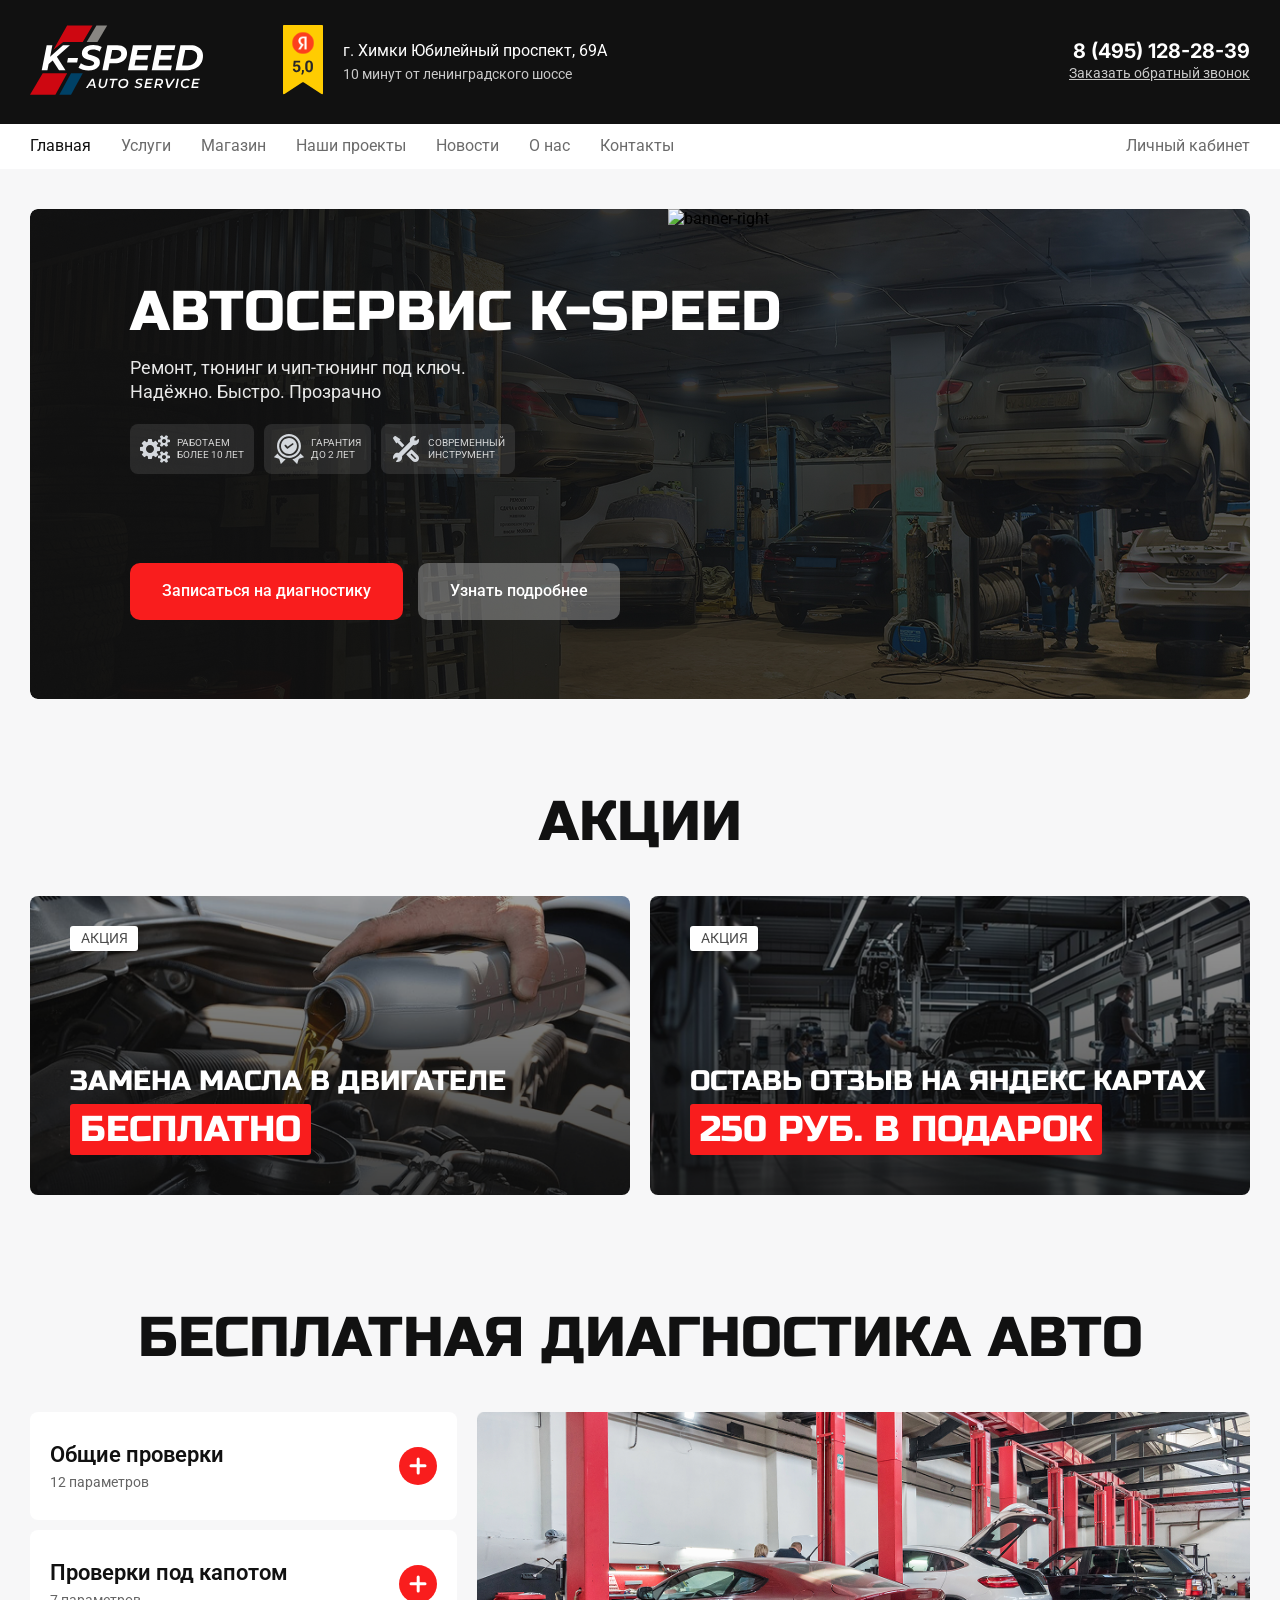
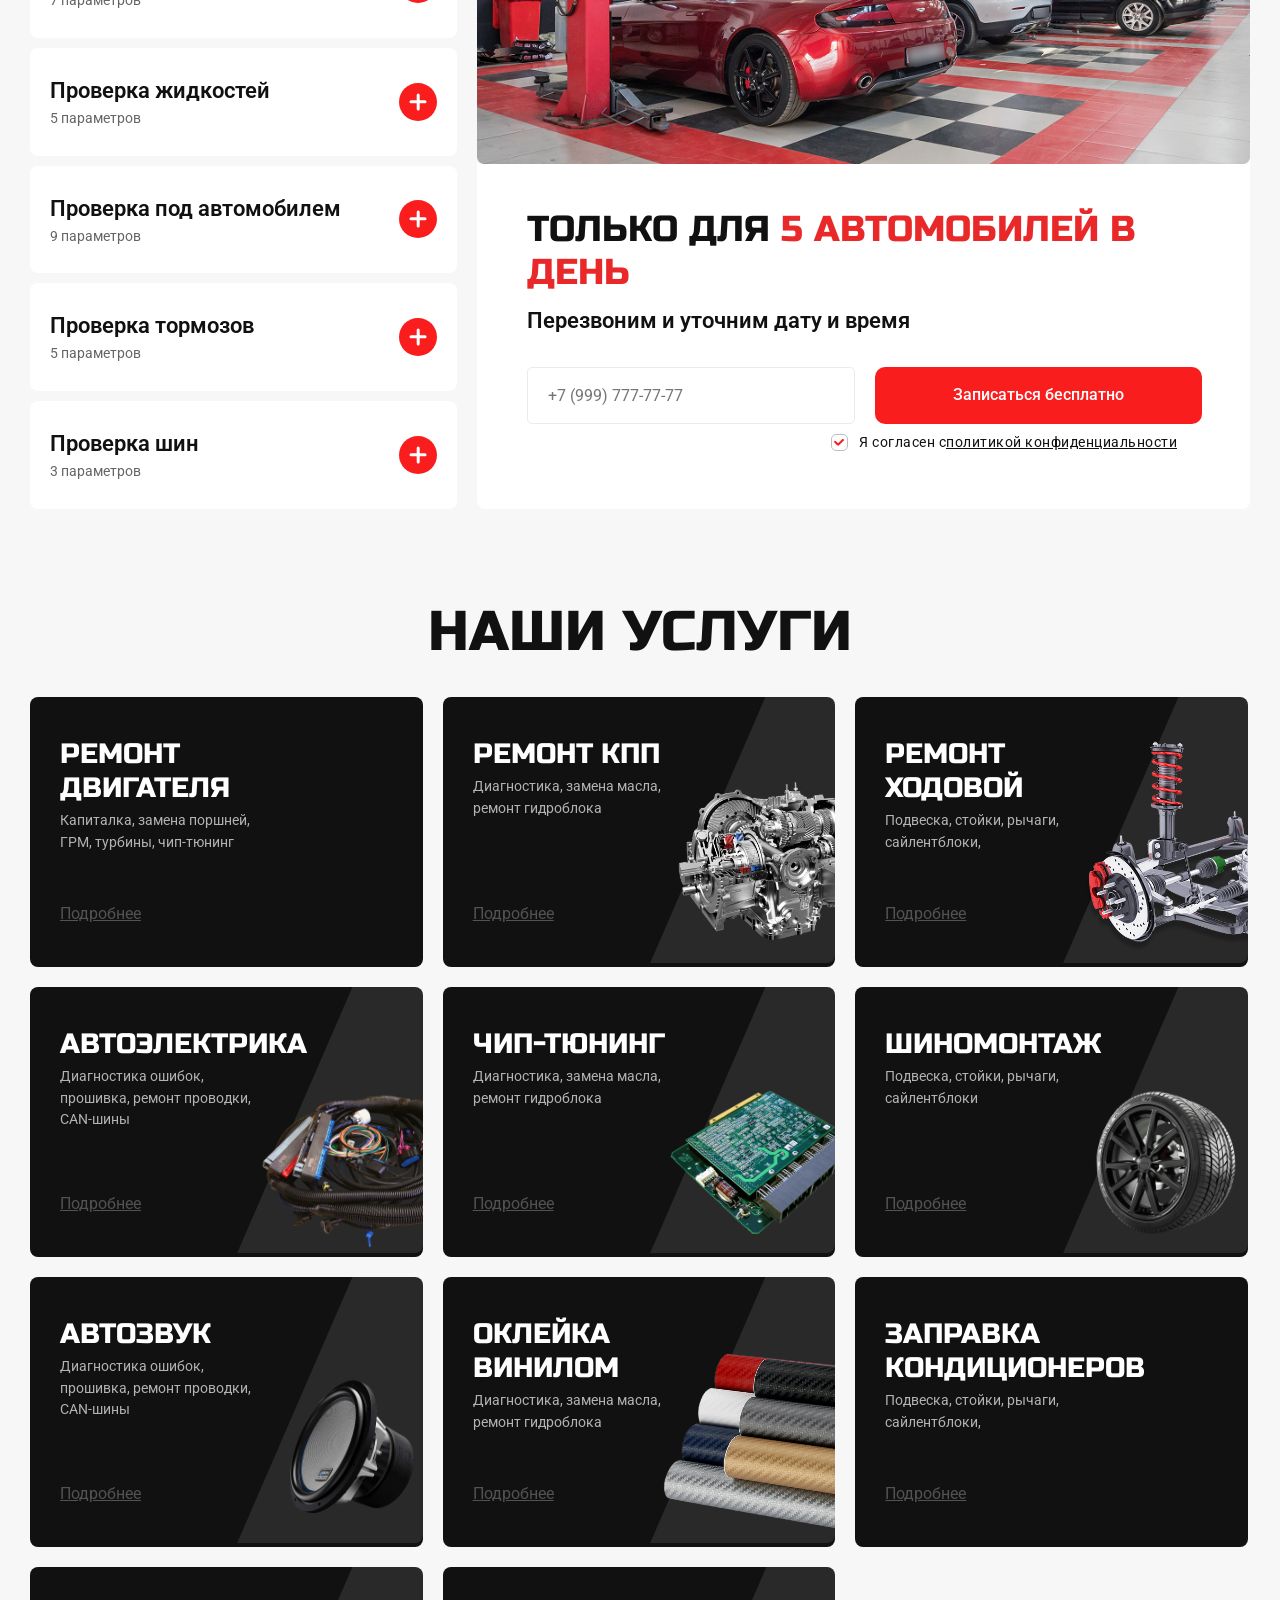
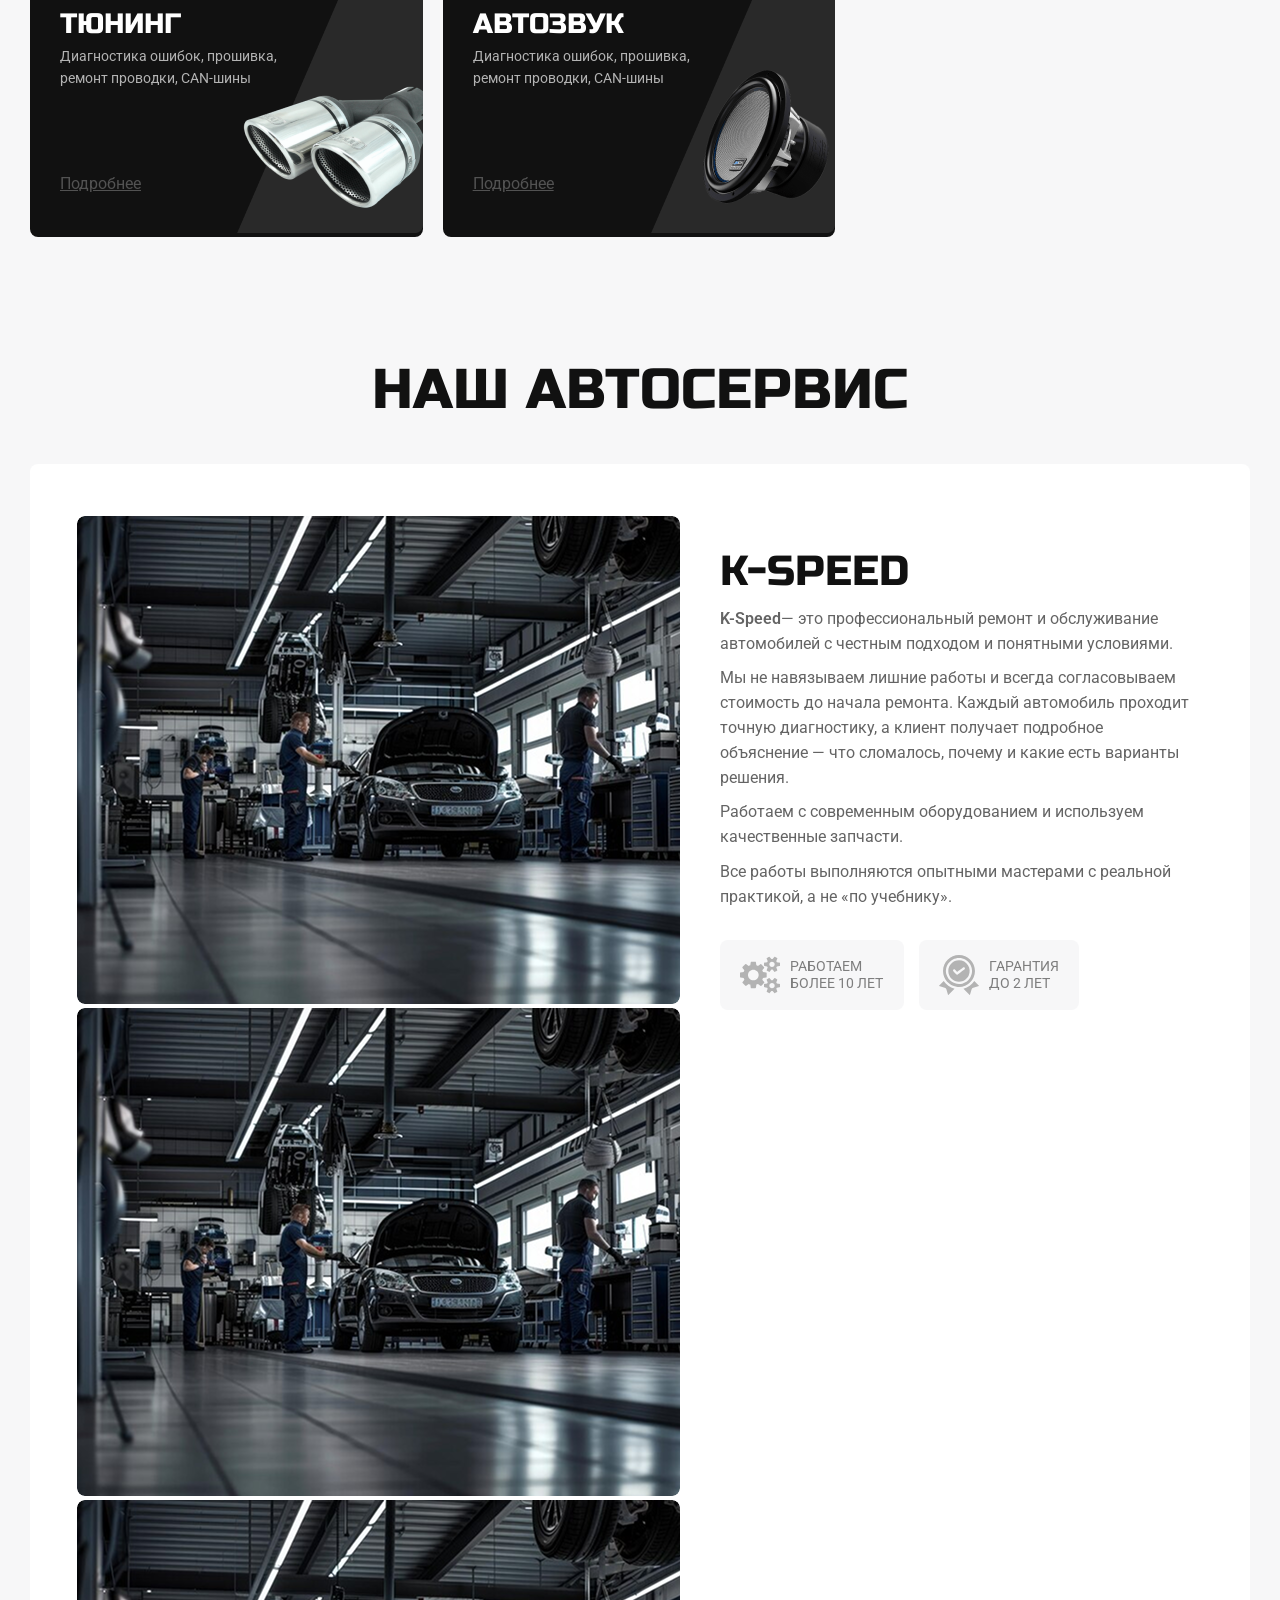
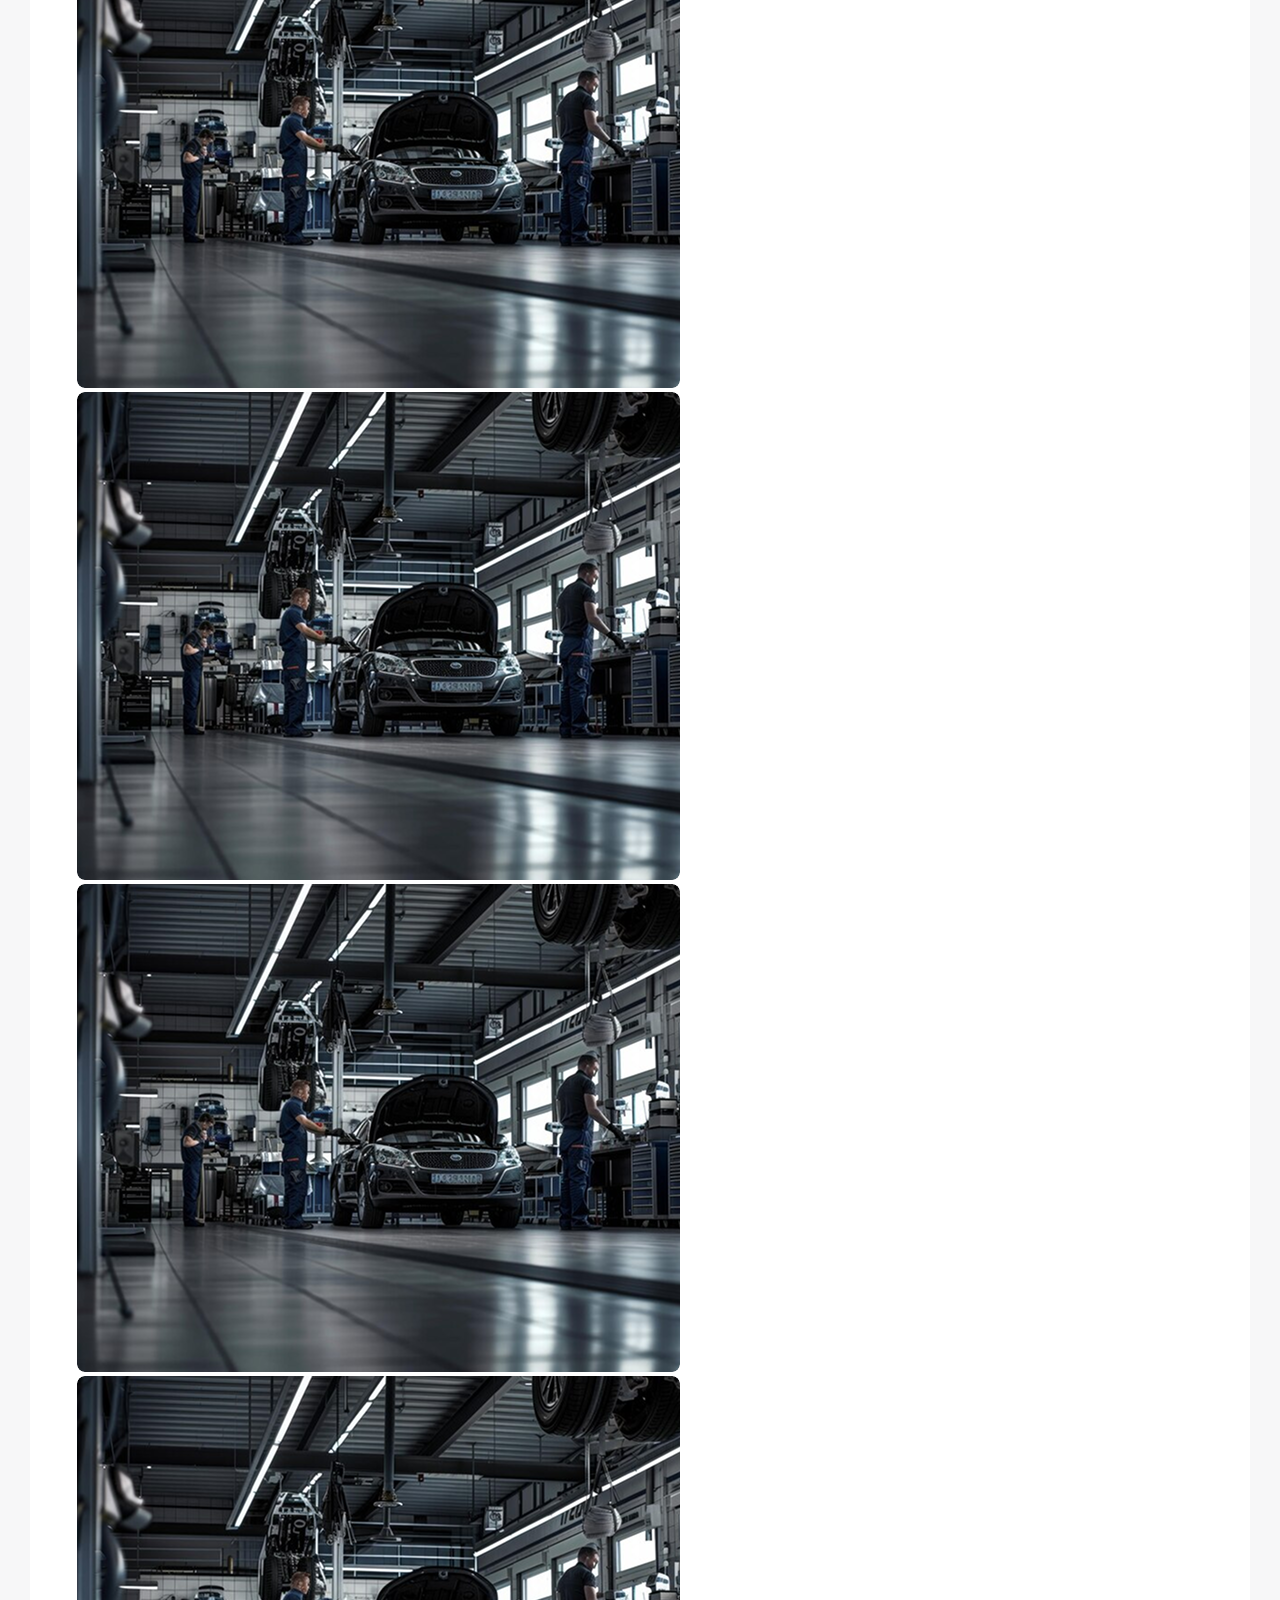
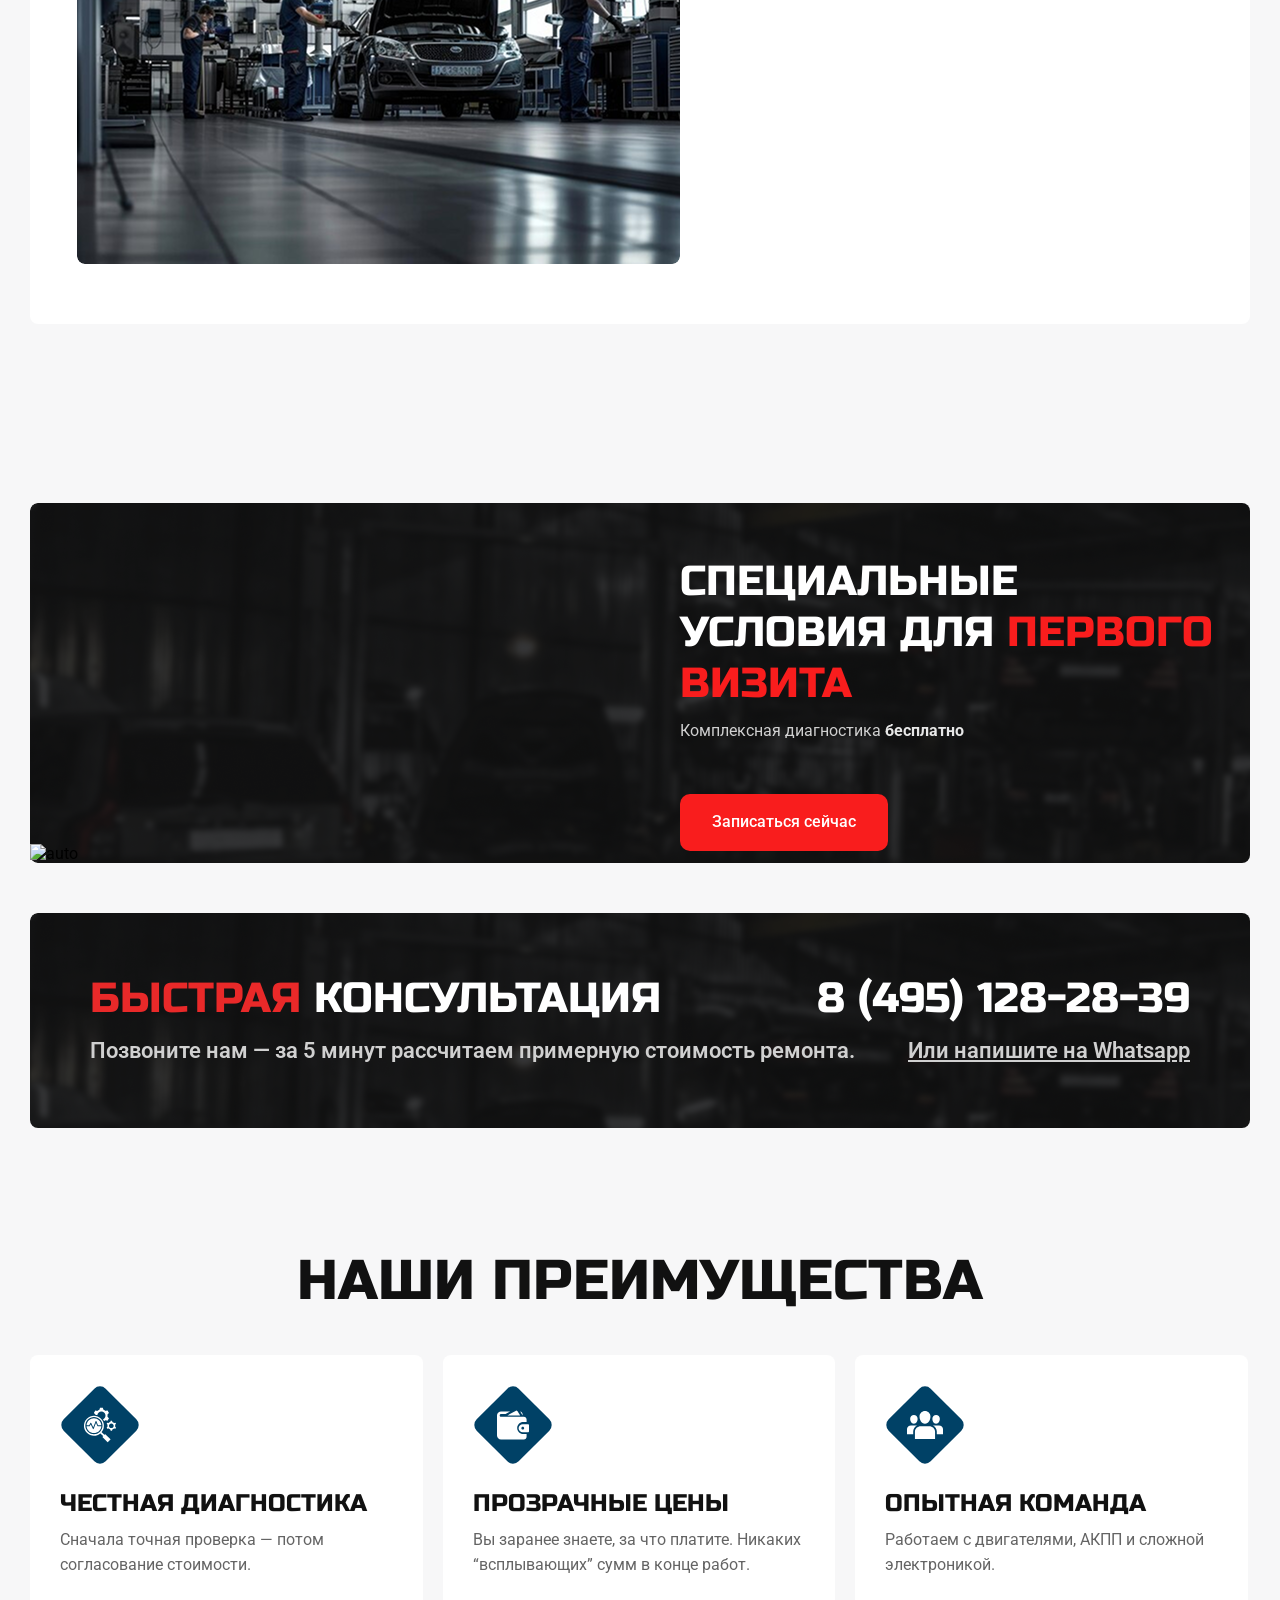
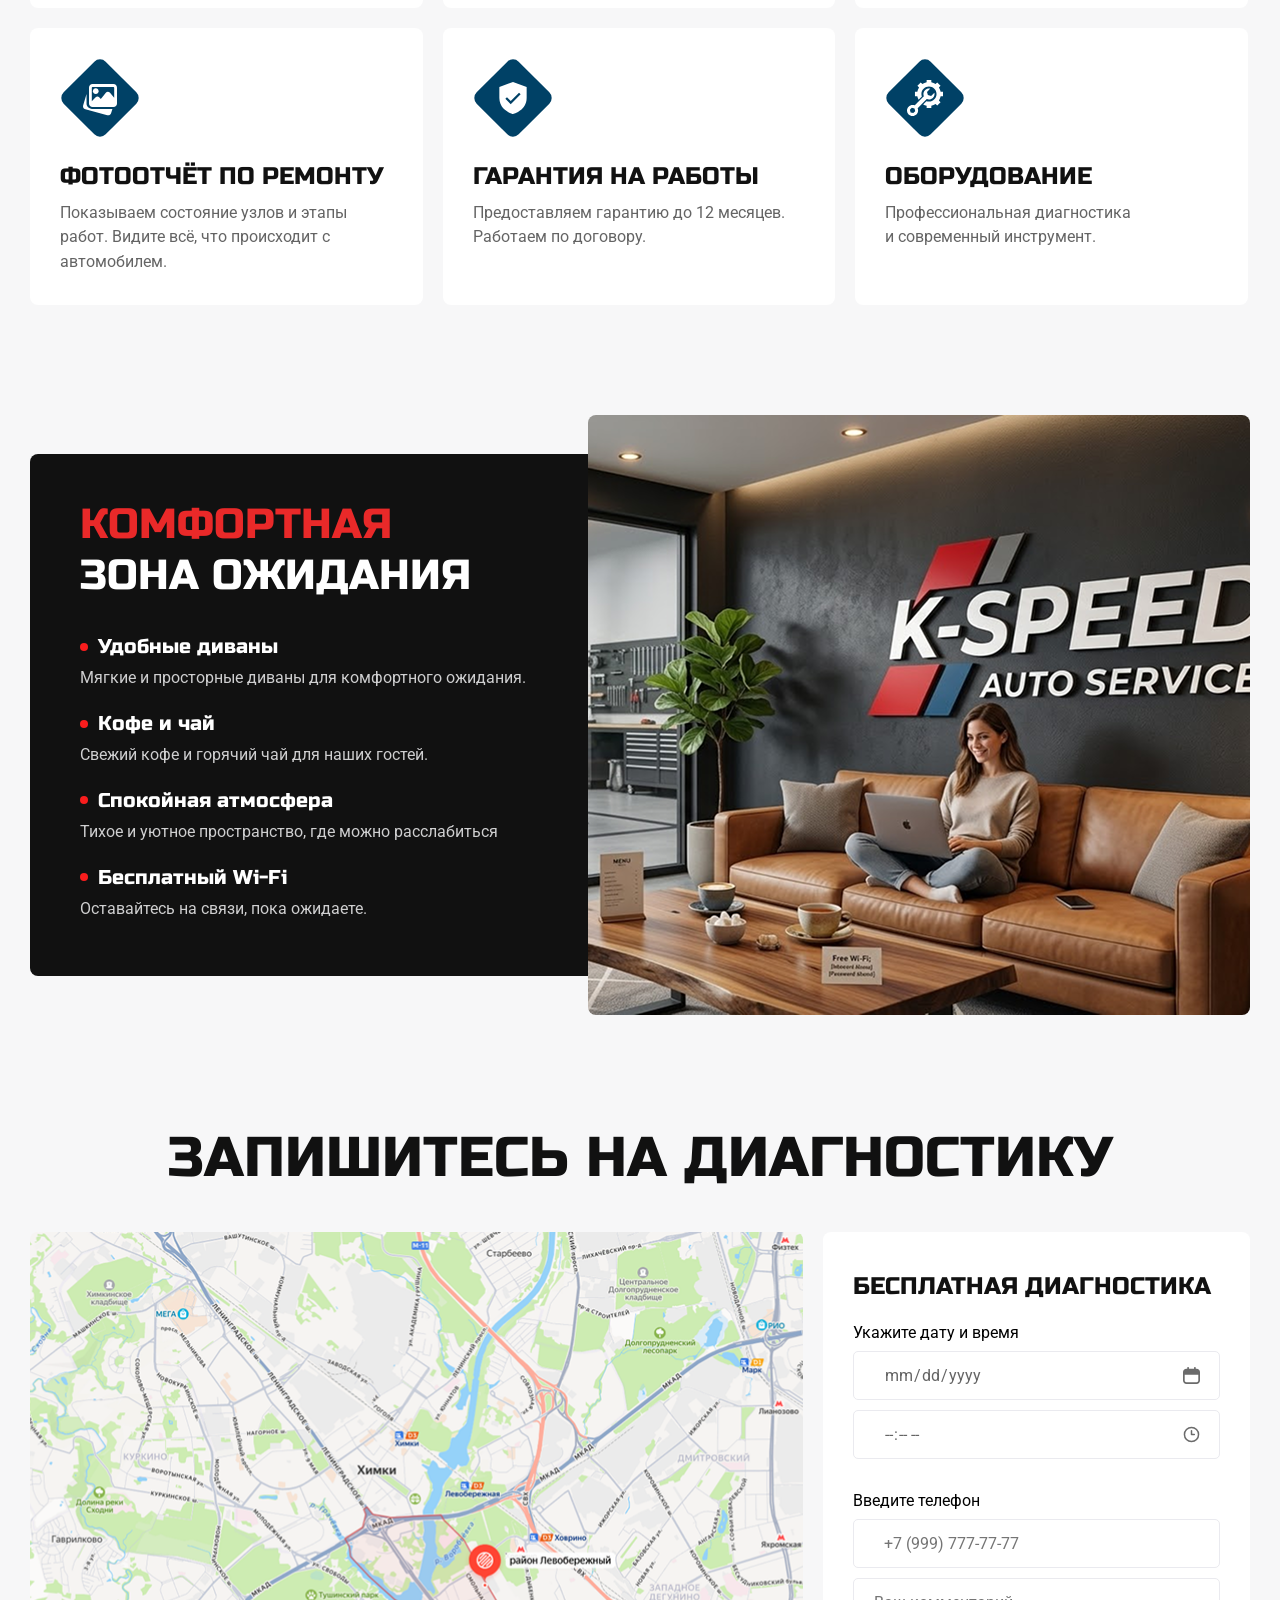
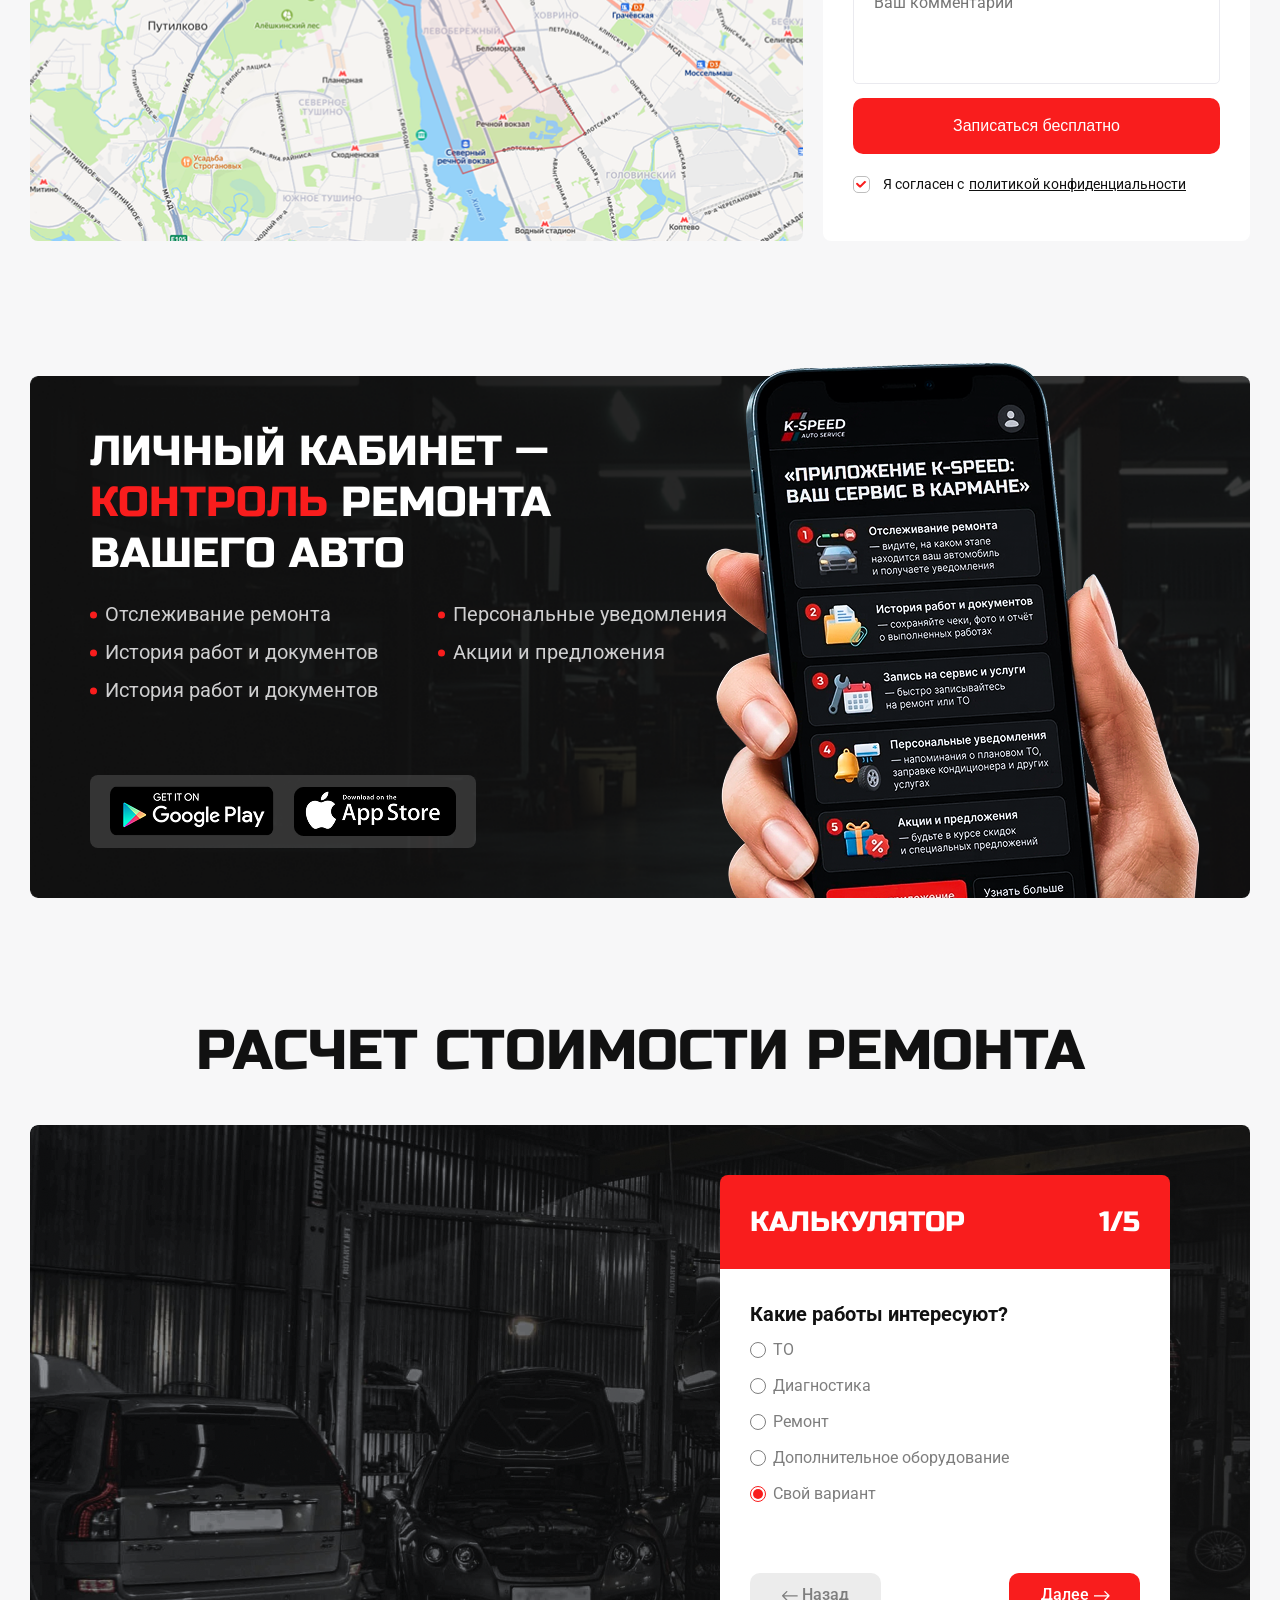
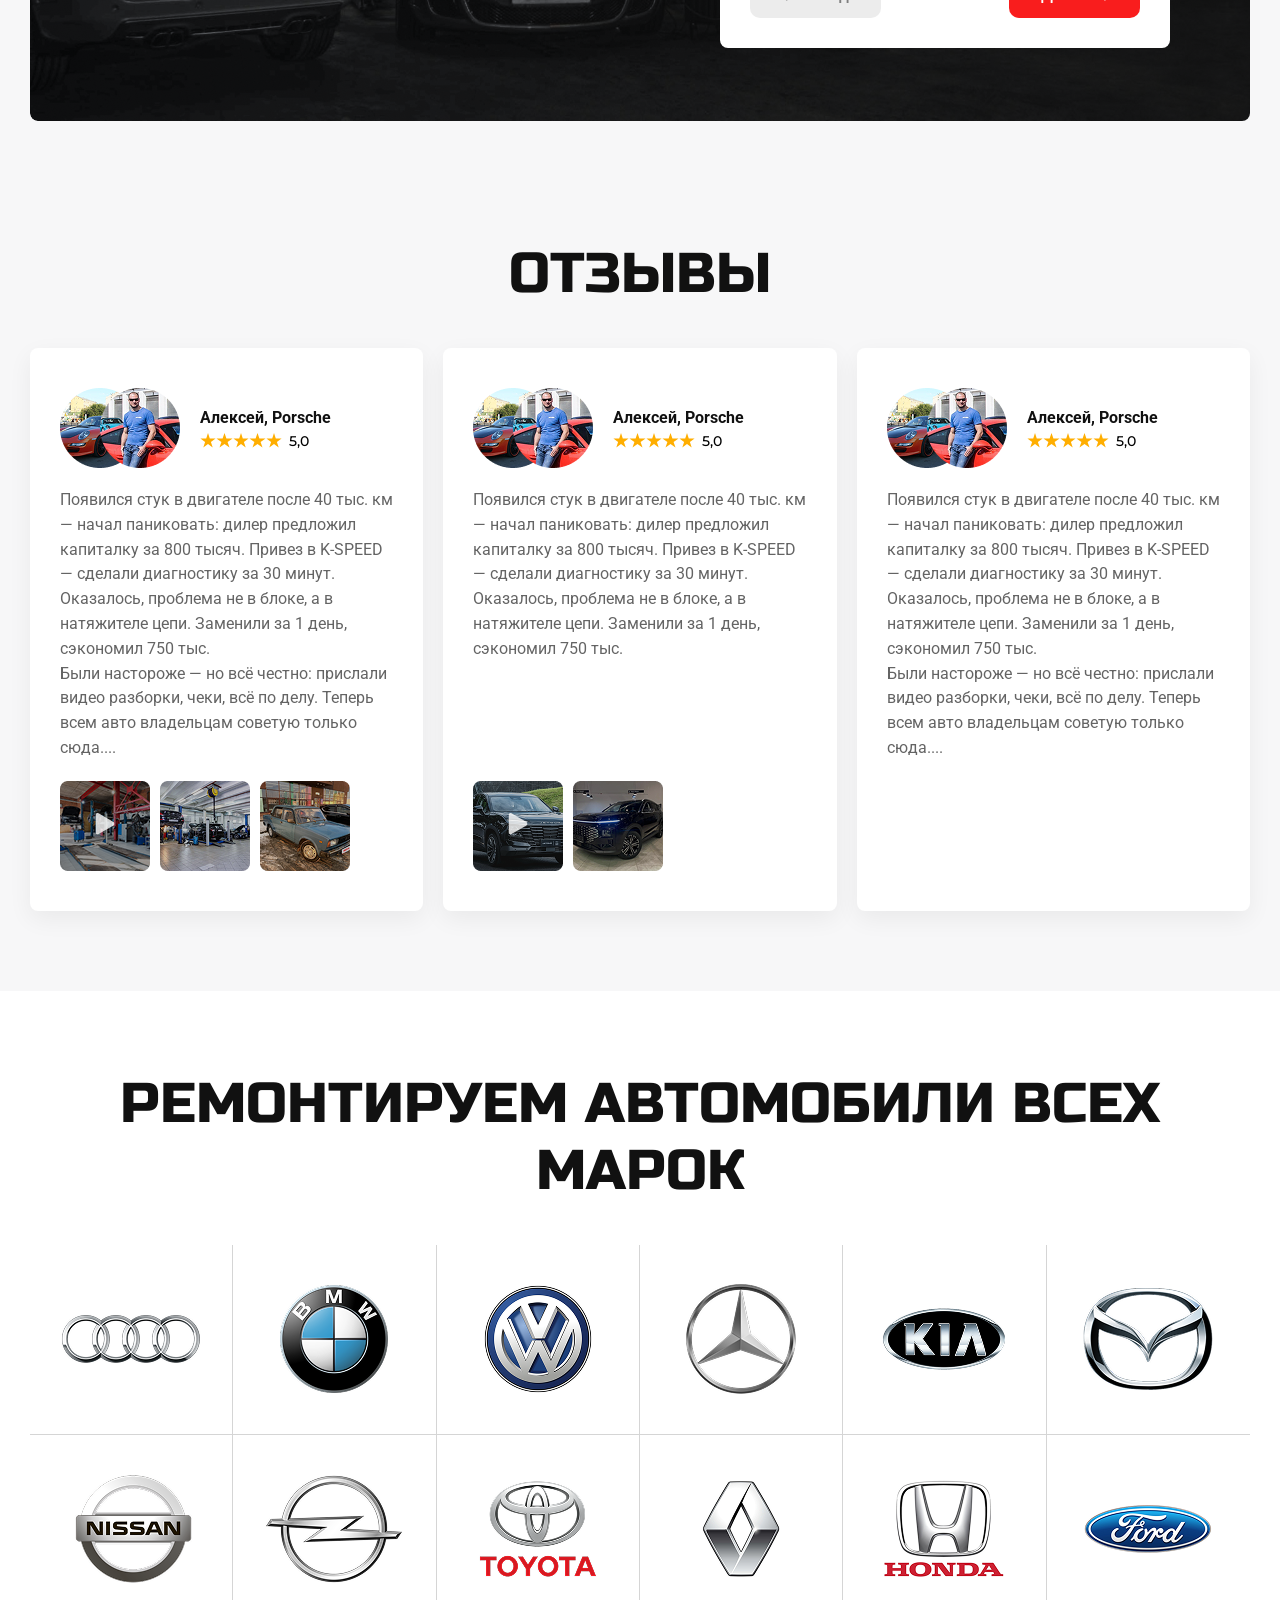
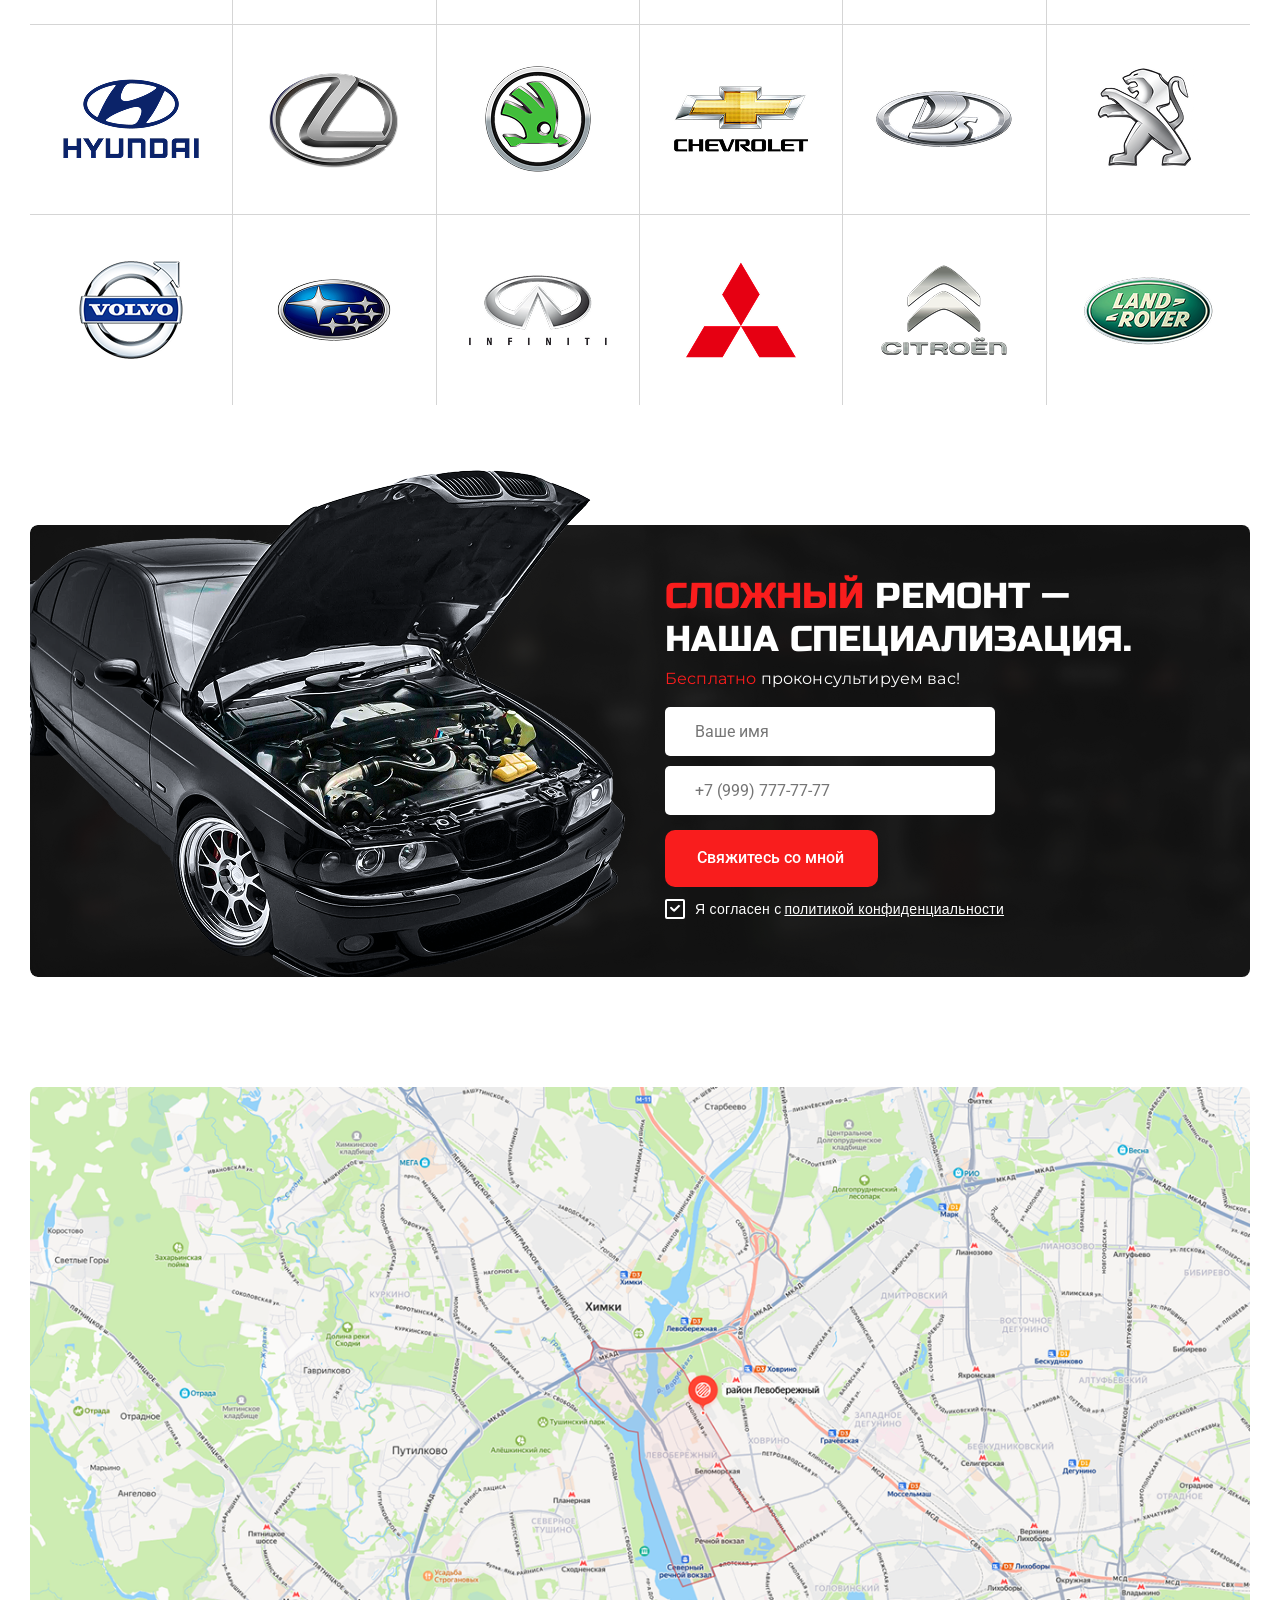
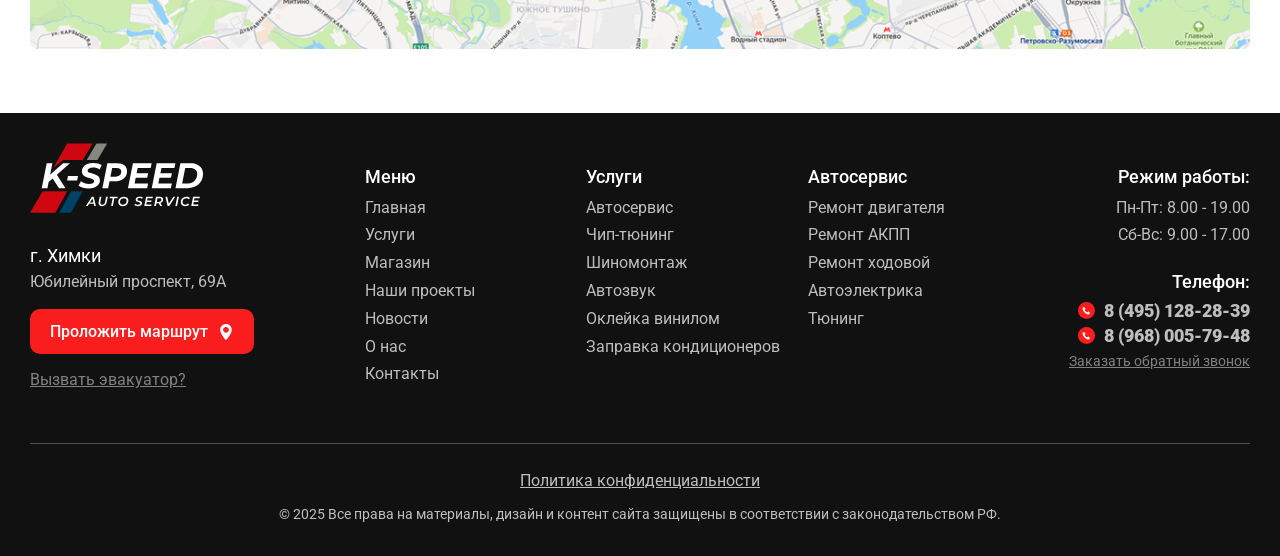
==== commit e5b65052: "add new blocks" ====
--- a/index.html
+++ b/index.html
@@ -108,6 +108,115 @@
                 </div>
             </div>
         </section>
+        <section class="promotion">
+            <div class="container">
+                <h2 class="section__title">Акции</h2>
+                <div class="promotion__list df">
+                    <a href="" class="promotion__item">
+                        <div class="promotion__img">
+                            <img src="images/promotion1.png" alt="promotion1">
+                        </div>
+                        <div class="promotion__content df f-column">
+                            <span class="promotion__tag">Акция</span>
+                            <h3 class="promotion__title">Замена масла в двигателе</h3>
+                            <p class="promotion__text">БЕСПЛАТНО</p>
+                        </div>
+                    </a>
+                    <a href="" class="promotion__item">
+                        <div class="promotion__img">
+                            <img src="images/promotion2.png" alt="promotion1">
+                        </div>
+                        <div class="promotion__content df f-column">
+                            <span class="promotion__tag">Акция</span>
+                            <h3 class="promotion__title">Оставь отзыв на Яндекс картах</h3>
+                            <p class="promotion__text">250 руб. в подарок</p>
+                        </div>
+                    </a>
+                </div>
+            </div>
+        </section>
+        <section class="diagnostics">
+            <div class="container">
+                <h2 class="section__title">бесплатная диагностика авто</h2>
+                <div class="diagnostics__content df">
+                    <div class="diagnostics__left">
+                        <div class="diagnostics__item df">
+                            <h3>Общие проверки</h3>
+                            <p>12 параметров</p>
+                            <button class="btn btn__plus">
+                                <svg xmlns="http://www.w3.org/2000/svg" width="20" height="20" viewBox="0 0 20 20" fill="none">
+                                    <path d="M3 9.81081H17M10.1892 3L10.1892 17" stroke="white" stroke-width="3" stroke-linecap="round"/>
+                                </svg>
+                            </button>
+                        </div>
+                        <div class="diagnostics__item df">
+                            <h3>Проверки под капотом</h3>
+                            <p>7 параметров</p>
+                            <button class="btn btn__plus">
+                                <svg xmlns="http://www.w3.org/2000/svg" width="20" height="20" viewBox="0 0 20 20" fill="none">
+                                    <path d="M3 9.81081H17M10.1892 3L10.1892 17" stroke="white" stroke-width="3" stroke-linecap="round"/>
+                                </svg>
+                            </button>
+                        </div>
+                        <div class="diagnostics__item df">
+                            <h3>Проверка жидкостей</h3>
+                            <p>5 параметров</p>
+                            <button class="btn btn__plus">
+                                <svg xmlns="http://www.w3.org/2000/svg" width="20" height="20" viewBox="0 0 20 20" fill="none">
+                                    <path d="M3 9.81081H17M10.1892 3L10.1892 17" stroke="white" stroke-width="3" stroke-linecap="round"/>
+                                </svg>
+                            </button>
+                        </div>
+                        <div class="diagnostics__item df">
+                            <h3>Проверка под автомобилем</h3>
+                            <p>9 параметров</p>
+                            <button class="btn btn__plus">
+                                <svg xmlns="http://www.w3.org/2000/svg" width="20" height="20" viewBox="0 0 20 20" fill="none">
+                                    <path d="M3 9.81081H17M10.1892 3L10.1892 17" stroke="white" stroke-width="3" stroke-linecap="round"/>
+                                </svg>
+                            </button>
+                        </div>
+                        <div class="diagnostics__item df">
+                            <h3>Проверка тормозов</h3>
+                            <p>5 параметров</p>
+                            <button class="btn btn__plus">
+                                <svg xmlns="http://www.w3.org/2000/svg" width="20" height="20" viewBox="0 0 20 20" fill="none">
+                                    <path d="M3 9.81081H17M10.1892 3L10.1892 17" stroke="white" stroke-width="3" stroke-linecap="round"/>
+                                </svg>
+                            </button>
+                        </div>
+                        <div class="diagnostics__item df">
+                            <h3>Проверка шин</h3>
+                            <p>3 параметров</p>
+                            <button class="btn btn__plus">
+                                <svg xmlns="http://www.w3.org/2000/svg" width="20" height="20" viewBox="0 0 20 20" fill="none">
+                                    <path d="M3 9.81081H17M10.1892 3L10.1892 17" stroke="white" stroke-width="3" stroke-linecap="round"/>
+                                </svg>
+                            </button>
+                        </div>
+                    </div>
+                    <div class="diagnostic__right">
+                        <img src="images/diagnsotic.png" alt="diagnostic">
+                        <div class="diagnostic__form">
+                            <h3>Только для <span>5 автомобилей в день</span></h3>
+                            <p>Перезвоним и уточним дату и время</p>
+                            <form action="" class="df">
+
+                                <div class="form__row">
+                                    <input type="tel" placeholder="+7 (999) 777-77-77">
+                                    <a href="" class="btn btn__red">Записаться бесплатно</a>
+                                </div>
+
+                                <label class="calculator-container">Я согласен с <a href="#">политикой конфиденциальности</a>
+                                    <input type="checkbox" checked="checked" name="radio">
+                                    <span class="checkmark"></span>
+                                </label>
+                            </form>
+                        </div>
+                    </div>
+                </div>
+            </div>
+        </section>
         <section class="services">
             <div class="container">
                 <h2 class="section__title">Наши услуги</h2>
@@ -200,6 +309,26 @@
                         </div>
                         <div class="service__item--right">
                             <img src="images/s9.svg" alt="">
+                        </div>
+                    </div>
+                    <div class="service__item df">
+                        <div class="service__item--left">
+                            <h3>Тюнинг</h3>
+                            <p>Диагностика ошибок, прошивка, ремонт проводки, CAN-шины</p>
+                            <a href="">Подробнее</a>
+                        </div>
+                        <div class="service__item--right">
+                            <img src="images/s10.png" alt="">
+                        </div>
+                    </div>
+                    <div class="service__item df">
+                        <div class="service__item--left">
+                            <h3>Автозвук</h3>
+                            <p>Диагностика ошибок, прошивка, ремонт проводки, CAN-шины</p>
+                            <a href="">Подробнее</a>
+                        </div>
+                        <div class="service__item--right">
+                            <img src="images/s11.png" alt="">
                         </div>
                     </div>
                 </div>
@@ -278,6 +407,21 @@
                 </div>
             </div>
         </section>
+        <section class="fast">
+            <div class="container">
+                <div class="fast__content df f-column">
+                    <div class="fast__row df j-spc-btw">
+                        <h2><span>Быстрая</span> консультация
+                        </h2>
+                        <a href="tel:8 (495) 128-28-39">8 (495) 128-28-39</a>
+                    </div>
+                    <div class="fast__row df j-spc-btw a-center" >
+                        <p>Позвоните нам — за 5 минут рассчитаем примерную стоимость ремонта.</p>
+                        <a href="">Или напишите на Whatsapp</a>
+                    </div>
+                </div>
+            </div>
+        </section>
         <section class="features">
             <div class="container">
                 <h2 class="section__title">Наши преимущества</h2>
@@ -328,6 +472,111 @@
                         <p>Профессиональная диагностика и современный инструмент.</p>
                     </div>
 
+                </div>
+            </div>
+        </section>
+        <section class="comfort">
+            <div class="container">
+                <div class="comfort__content df a-center">
+                    <div class="comfort__left">
+                        <h2><span>Комфортная</span><br>зона ожидания</h2>
+                        <div class="comfort__info">
+                            <h3>Удобные диваны</h3>
+                            <p>Мягкие и просторные диваны для комфортного ожидания.</p>
+                        </div>
+                        <div class="comfort__info">
+                            <h3>Кофе и чай</h3>
+                            <p>Свежий кофе и горячий чай для наших гостей.</p>
+                        </div>
+                        <div class="comfort__info">
+                            <h3>Спокойная атмосфера</h3>
+                            <p>Тихое и уютное пространство, где можно расслабиться</p>
+                        </div>
+                        <div class="comfort__info">
+                            <h3>Бесплатный Wi-Fi</h3>
+                            <p>Оставайтесь на связи, пока ожидаете.</p>
+                        </div>
+                    </div>
+                    <div class="comfort__right">
+                        <img src="images/comfort.png" alt="comfort">
+                    </div>
+                </div>
+            </div>
+        </section>
+        <section class="map-form">
+            <div class="container">
+                <h2 class="section__title">Запишитесь на диагностику</h2>
+                <div class="map-form__content df">
+                    <div class="map-form__left">
+                        <img src="images/map.png" alt="map">
+                    </div>
+                    <div class="map-form__right">
+                        <h3>Бесплатная диагностика</h3>
+                        <form action="">
+                            <div class="form__row">
+                                <label for="">Укажите дату и время</label>
+                                <input type="date" placeholder="дд.мм.гггг">
+                                <span>
+                                    <svg xmlns="http://www.w3.org/2000/svg" width="17" height="17" viewBox="0 0 17 17" fill="none">
+                                        <path d="M3.4 17H13.6C14.5014 16.9991 15.3657 16.6405 16.0031 16.0031C16.6405 15.3657 16.9991 14.5014 17 13.6V5.1C16.9991 4.19855 16.6405 3.3343 16.0031 2.69688C15.3657 2.05946 14.5014 1.70095 13.6 1.7H12.75V0.85C12.75 0.624566 12.6604 0.408365 12.501 0.248959C12.3416 0.0895533 12.1254 0 11.9 0C11.6746 0 11.4584 0.0895533 11.299 0.248959C11.1396 0.408365 11.05 0.624566 11.05 0.85V1.7H5.95V0.85C5.95 0.624566 5.86045 0.408365 5.70104 0.248959C5.54164 0.0895533 5.32543 0 5.1 0C4.87457 0 4.65837 0.0895533 4.49896 0.248959C4.33955 0.408365 4.25 0.624566 4.25 0.85V1.7H3.4C2.49857 1.70101 1.63436 2.05955 0.996955 2.69696C0.359551 3.33436 0.0010124 4.19858 0 5.1V13.6C0.0010124 14.5014 0.359551 15.3656 0.996955 16.003C1.63436 16.6404 2.49857 16.999 3.4 17ZM1.7 7.65H15.3V13.6C15.2995 14.0507 15.1202 14.4828 14.8015 14.8015C14.4828 15.1202 14.0507 15.2995 13.6 15.3H3.4C2.94927 15.2996 2.51713 15.1203 2.19842 14.8016C1.8797 14.4829 1.70045 14.0507 1.7 13.6V7.65Z" fill="#6B6B6B"/>
+                                    </svg>
+                                </span>
+                            </div>
+                            <div class="form__row">
+                                <input type="time" placeholder="--:--">
+                                <span>
+                                    <svg xmlns="http://www.w3.org/2000/svg" width="17" height="17" viewBox="0 0 17 17" fill="none">
+                                        <mask id="mask0_1099_194" style="mask-type:luminance" maskUnits="userSpaceOnUse" x="0" y="0" width="17" height="17">
+                                        <path d="M16.25 16.25V0.75H0.75V16.25H16.25Z" fill="white" stroke="white" stroke-width="1.5"/>
+                                        </mask>
+                                        <g mask="url(#mask0_1099_194)">
+                                        <path d="M15.552 8.4999C15.552 12.4608 12.4605 15.5522 8.49961 15.5522C4.5387 15.5522 1.44727 12.4608 1.44727 8.4999C1.44727 4.53899 4.5387 1.44756 8.49961 1.44756C12.4605 1.44756 15.552 4.53899 15.552 8.4999Z" stroke="#6B6B6B" stroke-width="1.5" stroke-miterlimit="10" stroke-linecap="round" stroke-linejoin="round"/>
+                                        <path d="M8.5 4.675V8.5H11.305" stroke="#6B6B6B" stroke-width="1.5" stroke-miterlimit="10" stroke-linecap="round" stroke-linejoin="round"/>
+                                        </g>
+                                    </svg>
+                                    </span>
+                            </div>
+                            <div class="form__row">
+                                <label for="">Введите телефон</label>
+                                <input  type="tel" placeholder="+7 (999) 777-77-77">
+                            </div>
+                            <div class="form__row">
+                              <textarea placeholder="Ваш комментарий"></textarea>
+                            </div>
+                            <button type="submit" class="btn btn__red">Записаться бесплатно</button>
+                            <label class="calculator-container">Я согласен с <a href="#">политикой конфиденциальности</a>
+                                <input type="checkbox" checked="checked" name="radio">
+                                <span class="checkmark"></span>
+                            </label>
+                        </form>
+                    </div>
+                </div>
+            </div>
+        </section>
+        <section class="lk">
+            <div class="container">
+                <div class="lk__content df">
+                    <div class="lk__left">
+                        <h2>Личный кабинет — <br><span>контроль</span> ремонта вашего авто</h2>
+                        <ul>
+                            <li>Отслеживание ремонта</li>
+                            <li>История работ и документов</li>
+                            <li>История работ и документов</li>
+                            <li>Персональные уведомления</li>
+                            <li>Акции и предложения</li>
+                        </ul>
+                        <div class="stores df">
+                            <a href="" class="store__item">
+                                <img src="images/gp.png" alt="">
+                            </a>
+                            <a href="" class="store__item">
+                                <img src="images/as.png" alt="">
+                            </a>
+                        </div>
+                    </div>
+                    <div class="lk__right">
+                        <img src="images/lk.png" alt="lk">
+                    </div>
                 </div>
             </div>
         </section>
--- a/css/main.css
+++ b/css/main.css
@@ -107,6 +107,10 @@
 
     color: #ffffff;
 }
+.btn{
+    background: transparent;
+    border: none;
+}
 .btn__request{
     font-weight: 400;
     font-size: 14px;
@@ -289,6 +293,9 @@
     max-width: 193px;
     width: 100%;
 }
+.service__item:nth-last-child(-n+2) p{
+    max-width: 220px;
+}
 .service__item--left{
     display: flex;
     flex-direction: column;
@@ -305,6 +312,7 @@
     text-align: left;
     text-decoration-line: underline;
     color: #fff;
+    align-items: flex-end;
     opacity: .27;
 }
 .service__item--right{
@@ -682,6 +690,7 @@
     padding: 40px 30px;
     display: flex;
     flex-direction: column;
+    box-shadow: 0px 8px 24px 0px #0000000F;
 }
 .review__top{
     gap: 20px;
@@ -992,4 +1001,1562 @@
 }
 .btn__menu{
     display: none;
+}
+.breadcrumbs{
+    padding-top: 20px;
+    padding-bottom: 20px;
+
+}
+.breadcrumbs__list{
+    gap: 29px;
+}
+.breadcrumbs__item{
+    font-family: Roboto, sans-serif;
+    font-style: normal;
+    font-weight: 400;
+    font-size: 14px;
+    line-height: 1.55;
+    text-align: left;
+    position: relative;
+    color: #111111;
+}
+.breadcrumbs__item:after{
+    content: '';
+    width: 10px;
+    height: 10px;
+    background: url('../images/arrow-br.svg') no-repeat;
+    position: absolute;
+    right: -23px;
+    top: 6px;
+
+}
+.breadcrumbs__item:last-child:after{
+    display: none;
+}
+.breadcrumbs__item a{
+    color: #111111;
+}
+.breadcrumbs__item:last-child{
+    color: #646464;
+}
+.repair__content{
+    background: #FFFFFF;
+    border-radius: 8px;
+    gap: 40px;
+    min-height: 507px;
+}
+.repair__left{
+    max-width: 762px;
+    width: 100%;
+
+
+}
+.repair__right{
+    max-width: calc(100% - 802px);
+    width: 100%;
+    padding-right: 49px;
+    padding-top: 40px;
+}
+.repair__left img{
+    width: 100%;
+    height: 100%;
+    object-fit: cover;
+    border-radius: 8px;
+}
+.repair__right .section__title{
+    font-weight: 400;
+    font-size: 34px;
+    line-height: 44px;
+    text-align: left;
+    text-transform: uppercase;
+    color: #111111;
+    margin-bottom: 15px;
+}
+.repair__right p{
+    font-weight: 400;
+    font-size: 16px;
+    line-height: 1.35;
+    text-align: left;
+    color: #111111;
+    margin-bottom: 10px;
+
+}
+.repair__right ul{
+    margin-bottom: 44px;
+}
+.repair__right li{
+    font-weight: 400;
+    font-size: 16px;
+    line-height: 1.55;
+    text-align: left;
+    padding-left: 18px;
+    color: #646464;
+    position: relative;
+}
+.repair__right li:before{
+    content: '';
+    width: 6px;
+    height: 6px;
+    background: #f91d1d;
+    position: absolute;
+    left: 5px;
+    top: 8px;
+    border-radius: 100%;
+
+}
+.repair__actions{
+    gap: 10px;
+}
+.btn__blue{
+    padding: 16px 32px;
+    background: #004166;
+    border-radius: 10px;
+    font-weight: 500;
+    font-size: 16px;
+    line-height: 1.55;
+    text-align: left;
+    color: #ffffff;
+    border: none;
+    display: flex;
+    align-items: center;
+    justify-content: center;
+}
+.btn__blue--square{
+    padding: 15px;
+}
+.points{
+    padding-top: 130px;
+}
+.point__list{
+    gap: 20px;
+}
+.point__item{
+    background: #111111;
+    border-radius: 8px;
+    width: calc(100%/4 - 10px);
+    padding: 60px 30px 24px;
+    position: relative;
+}
+.point__icon{
+    background: #E52020;
+    border-radius: 8px;
+    display: flex;
+    align-items: center;
+    justify-content: center;
+    width: 80px;
+    height: 80px;
+    position: absolute;
+    top: -40px;
+}
+.point__title{
+    font-family: Russo One, sans-serif;
+    font-weight: 400;
+    font-size: 24px;
+    line-height: 32px;
+    text-align: left;
+    text-transform: uppercase;
+    color: #ffffff;
+    margin-bottom: 7px;
+}
+.point__text{
+    font-weight: 400;
+    font-size: 16px;
+    line-height: 1.55;
+    text-align: left;
+    color: #b3b3b3;
+}
+.diagnostics{
+    padding-top: 110px;
+}
+.diagnostic__list{
+    margin-top: 40px;
+    gap: 20px;
+}
+.diagnostic__item{
+    width: calc(100%/3 - 14px);
+    background: #fff;
+    border-radius: 8px;
+    padding: 30px;
+    box-shadow: 0px 8px 24px 0px #0000000F;
+
+}
+.diagnostic__icon{
+    margin-bottom: 15px;
+}
+.diagnostic__title{
+    font-family: Russo One, sans-serif;
+    font-weight: 400;
+    font-size: 20px;
+    line-height: 30px;
+    text-align: left;
+    text-transform: uppercase;
+    color: #111111;
+    margin-bottom: 7px;
+}
+.diagnostic__text{
+    font-weight: 400;
+    font-size: 16px;
+    line-height: 1.55;
+    text-align: left;
+    color: #646464;
+}
+
+.diagnostic__item:last-child{
+    background: url('../images/d-bg.svg') no-repeat;
+    background-size: cover;
+    padding-top: 40px;
+}
+.diagnostic__item:last-child .diagnostic__title{
+    color: #fff;
+    margin-bottom: 7px;
+}
+.diagnostic__item:last-child .diagnostic__text{
+    margin-bottom: 28px;
+    color: #b3b3b3;
+}
+.diagnostic__item:last-child .btn__red{
+    display: flex;
+    max-width: 272px;
+    width: 100%;
+}
+.price{
+    padding-top: 100px;
+}
+.price__content{
+    margin-top: 40px;
+    gap: 20px;
+}
+.price__list{
+    width: calc(100%/2 - 10px);
+    display: flex;
+    flex-direction: column;
+}
+.price__top{
+    padding: 30px;
+    font-weight: 400;
+    font-size: 24px;
+    line-height: 29px;
+    text-align: left;
+    text-transform: uppercase;
+    background: #111111;
+    color: #ffffff;
+    border-radius: 8px 8px 0px 0px;
+}
+.price__info{
+    padding: 25px 30px 40px;
+    background: #fff;
+    border-radius: 0 0 8px 8px;
+    flex: 1;
+}
+
+.price__row{
+    padding-top: 10px;
+    padding-bottom: 10px;
+    border-bottom: 1px solid rgba(17,17,17, .15);
+    font-weight: 400;
+    font-size: 16px;
+    line-height: 1.55;
+    text-align: left;
+
+    color: #111111;
+}
+
+.price__row:first-child{
+    padding-top: 0;
+}
+.price__row:last-child{
+    padding-bottom: 0;
+    border-bottom: 0;
+}
+.repair-contact{
+    background: url('../images/repair-contact.png') no-repeat;
+    background-size: cover;
+    height: 596px;
+    padding-top: 0;
+    margin-top: 88px;
+    padding-bottom: 0;
+}
+.repair-contact .contact__content{
+    background: none;
+    align-items: flex-end;
+    height: 100%;
+    justify-content: space-between;
+    padding-left: 71px;
+}
+.repair-contact .contact__left{
+    max-width: 748px;
+}
+.repair-contact .contact__right{
+    max-width: 608px;
+    width: 100%;
+    background: #111;
+    height: 100%;
+    padding-left: 40px;
+    padding-top: 57px;
+}
+.repair-contact .contact__right h2{
+    margin-bottom: 10px;
+}
+.repair-contact  .contact__right p{
+    max-width: 444px;
+    margin-bottom: 25px;
+}
+.repair-contact .contact__right .btn__red{
+    margin-top: 20px;
+}
+.gallery{
+    padding-top: 100px;
+}
+.gallery__list{
+    margin-top: 40px;
+    gap: 20px;
+}
+.gallery__item{
+    width: calc(100%/3 - 14px);
+    border-radius: 8px;
+    overflow: hidden;
+}
+.gallery__item img{
+    width: 100%;
+    height: 100%;
+    object-fit: cover;
+}
+.faq{
+    padding-top: 110px;
+}
+.faq__content{
+    margin-top: 20px;
+    gap: 22px;
+}
+.faq__left{
+    max-width: 536px;
+    width: 100%;
+    position: relative;
+}
+
+.faq__right{
+    max-width: calc(100% - 558px);
+    width: 100%;
+    padding-top: 46px;
+}
+.btn__call{
+    background: none;
+    border: none;
+    width: 114px;
+    height: 114px;
+    border-radius: 100%;
+    position: absolute;
+    right: 35px;
+    top: 88px;
+}
+.faq__item{
+    width: 100%;
+    background: #fff;
+    margin-bottom: 10px;
+    border-radius: 0 0 8px 8px;
+}
+.faq__title{
+    background: #111111;
+    border-radius: 8px;
+    padding: 25px 40px;
+    color: #ffffff;
+    font-weight: 500;
+    font-size: 20px;
+    line-height: 1.55;
+    text-align: left;
+    position: relative;
+    transition: all .3s;
+}
+.faq__title:after{
+    content: '';
+    position: absolute;
+    width: 31px;
+    height: 31px;
+    top: 25px;
+    right: 40px;
+    background: url('../images/plus.svg') no-repeat;
+}
+.faq__item[open] .faq__title:after{
+    background: url('../images/close.svg') no-repeat;
+}
+.faq__title::marker{
+    content: '';
+}
+.faq__item div{
+    padding: 15px 40px 20px;
+
+
+}
+.faq__item:last-child{
+    margin-bottom: 0;
+}
+.faq__item  p{
+    font-weight: 400;
+    font-size: 16px;
+    line-height: 1.55;
+    text-align: left;
+    color: #646464;
+    margin-bottom: 5px;
+}
+.faq__item li{
+    position: relative;
+    font-weight: 400;
+    font-size: 16px;
+    line-height: 1.55;
+    text-align: left;
+    color: #646464;
+    padding-left: 20px;
+}
+.faq__item li:before{
+    content: '';
+    width: 4px;
+    height: 4px;
+    border-radius: 100%;
+    background: #646464;
+    position: absolute;
+    left: 5px;
+    top: 50%;
+    transform: translateY(-50%);
+}
+.tuning{
+    padding-top: 100px;
+}
+.tuning__right{
+    display: flex;
+    flex-direction: column;
+    padding-bottom: 81px;
+}
+.tuning__right .repair__actions{
+    margin-top: auto;
+}
+.tuning__list{
+    margin-top: 40px;
+    gap: 20px;
+}
+.tuning__item{
+    width: calc(100%/2 - 10px);
+    position: relative;
+}
+.tuning__content{
+    position: absolute;
+    top: 0;
+    left: 0;
+    width: 100%;
+    height: 100%;
+    border-radius: 8px;
+    background: linear-gradient(180deg, rgba(17, 17, 17, 0) 0%, #111111 100%);
+    padding:30px 40px;
+    display: flex;
+    flex-direction: column;
+    justify-content: flex-end;
+}
+.tuning__content h3{
+    padding-left: 18px;
+    color: #fff;
+    font-size: 24px;
+    font-weight: 400;
+    font-family: 'Russo One', sans-serif;
+    margin-bottom: 7px;
+    position: relative;
+}
+.tuning__content h3:before{
+    content: '';
+    position: absolute;
+    width: 9px;
+    height: 9px;
+    border-radius: 100%;
+    background: #F91D1D;
+    left: 0;
+    top: 50%;
+    transform: translateY(-50%);
+}
+.tuning__content p{
+    color: #B3B3B3;
+    font-weight: 400;
+    line-height: 1.55;
+    font-size: 16px;
+    min-height: 50px;
+}
+.tuning-contact .contact__left{
+    max-width: 872px;
+
+}
+.tuning-contact .contact__content{
+    padding-left: 0;
+}
+.tuning-contact .contact__right{
+    max-width: calc(100% - 872px);
+    padding-left: 0;
+}
+.project__left{
+    position: relative;
+    max-width: 873px;
+    width: 100%;
+    border-radius: 8px;
+    overflow: hidden;
+    height: 547px;
+}
+.project__right{
+    max-width: calc(100% - 893px);
+    width: 100%;
+}
+.project__content{
+    gap: 20px;
+    margin-top: 40px;
+}
+.projects{
+    padding-top: 110px;
+}
+.project__item{
+    margin-bottom: 10px;
+}
+.project__item:last-child{
+    margin-bottom: 0;
+}
+.project__item details{
+    padding: 20px 25px;
+    background: #fff;
+    border-radius: 8px;
+}
+.project__item summary{
+    color: #111111;
+    font-size: 24px;
+    font-weight: 400;
+    font-family: 'Russo One', sans-serif;
+    text-transform: uppercase;
+}
+.project__item summary::marker{
+    content: '';
+}
+.project__item details[open]{
+    background: #111111;
+}
+.project__item details[open] summary{
+    color: #fff;
+    padding-left: 18px;
+    position: relative;
+}
+.project__item details[open] summary:before{
+    content: '';
+    width: 9px;
+    height: 9px;
+    position: absolute;
+    top: 50%;
+    transform: translateY(-50%);
+    left: 0;
+    background: #F91D1D;
+    border-radius: 100%;
+}
+.project__item details[open] div{
+    color: #B3B3B3;
+    line-height: 1.55;
+    font-size: 16px;
+    font-weight: 400;
+    margin-top: 7px;
+}
+.project__point--btn{
+    width: 45px;
+    height: 45px;
+    background: url('../images/project-plus.svg') no-repeat;
+    border-radius: 100%;
+    background-size: 100% 100%;
+}
+.project__point--content{
+    max-width: 330px;
+    width: 100%;
+    background: #111111;
+    border-radius: 8px;
+    padding: 15px;
+}
+.project__point--content h3{
+    color: #fff;
+    font-family: 'Montserrat', sans-serif;
+    font-weight: 700;
+    font-size: 16px;
+    line-height: 1.4;
+    margin-bottom: 7px;
+}
+.project__point--content p{
+    color: #B3B3B3;
+    font-size: 14px;
+    line-height: 1.55;
+    font-weight: 400;
+}
+.project__point{
+    position: absolute;
+    max-width: 383px;
+    width:auto;
+    gap: 8px;
+}
+.project__point:first-child{
+    top: 65px;
+    left: 28%;
+}
+.project__point:nth-child(2){
+    top: 235px;
+    left: 15%;
+}
+.project__point:nth-child(3){
+    top: 250px;
+    left: 39%;
+}
+.project__point:nth-child(4){
+    bottom: 200px;
+    right: 25%;
+}
+.project__point:nth-child(5){
+    bottom: 100px;
+    right: 54%;
+}
+.project__point--content{
+    display: none;
+    position: absolute;
+    width: 330px;
+    left: 53px;
+}
+.project__point:nth-child(4) .project__point--content{
+    left: -340px;
+}
+.project__point--btn:hover + .project__point--content{
+    display: flex;
+    flex-direction: column;
+    z-index: 1;
+
+}
+.news{
+    padding-bottom: 60px;
+    padding-top: 10px;
+}
+.news__list{
+    gap: 30px 20px;
+    margin-bottom: 50px;
+}
+.news .btn__red{
+    margin: 0 auto;
+    width: 227px;
+    display: flex;
+    justify-content: center;
+    align-items: center;
+}
+.news__item{
+    width: calc(100%/3 - 14px);
+    background: #FFFFFF;
+    box-shadow: 0px 8px 24px 0px #0000000F;
+    border-radius: 8px;
+    overflow: hidden;
+}
+.news__item:first-child{
+    width: calc(100%/2 - 10px);
+}
+.news__item:nth-child(2){
+    width: calc(100%/2 - 10px);
+}
+.news__content{
+    padding: 20px 30px 32px;
+}
+.news__tag{
+    gap: 15px;
+    margin-bottom: 11px;
+}
+.news__tag span{
+    color: #7E7E7E;
+    font-size: 14px;
+    font-weight: 400;
+    font-family: 'Inter', sans-serif;
+    background: #F7F7F8;
+    border-radius: 3px;
+    padding: 10px 20px;
+}
+.news__title{
+    color: #111111;
+    font-size: 20px;
+    font-weight: 500;
+    line-height: 1.4;
+    letter-spacing: 0.01em;
+    font-family: 'Roboto', sans-serif;
+    margin-bottom: 15px;
+}
+.news__date{
+    color: #7E7E7E;
+    font-size: 15px;
+    font-weight: 400;
+    font-family: 'Inter', sans-serif;
+}
+.news__item:first-child:not(.related-news .news__item) .news__title, .news__item:nth-child(2):not(.related-news .news__item) .news__title{
+    font-size: 24px;
+}
+.news__item:first-child:not(.related-news .news__item) .news__date, .news__item:nth-child(2):not(.related-news .news__item) .news__date{
+    font-size: 16px;
+}
+.news__img img{
+    max-height: 350px;
+    width: 100%;
+    height: 100%;
+    object-fit: cover;
+}
+.news-inner__right{
+    max-width: 417px;
+    width: 100%;
+}
+.news-inner__left{
+    max-width: calc(100% - 447px);
+}
+.adv{
+    width: 100%;
+    background: #111111;
+    border-radius: 8px;
+    height: 583px;
+    display: flex;
+}
+.news-inner{
+    padding-top: 10px;
+}
+.news-inner__content{
+    gap: 30px;
+}
+.news-inner__content pre{
+    display: flex;
+    padding-left: 16px;
+    width: 100%;
+    max-width: 100%;
+    white-space: pre-wrap;
+    border-left: 6px solid #E92929;
+    margin-bottom: 15px;
+    padding-top: 2px;
+    padding-bottom: 2px;
+    color: #646464;
+    font-weight: 400;
+    font-family: 'Roboto', sans-serif;
+    line-height: 1.55;
+}
+.news-inner__content p{
+    font-weight: 400;
+    font-size: 16px;
+    line-height: 1.55;
+    text-align: left;
+    color: #646464;
+    margin-bottom: 15px;
+}
+.news-inner .news__date{
+    font-family: Inter, sans-serif;
+    font-weight: 400;
+    font-size: 15px;
+    line-height: 18px;
+    display: flex;
+    margin-top: 20px;
+    margin-bottom: 30px;
+    color: #7e7e7e;
+}
+.news-inner h2{
+    font-family: Russo One, sans-serif;
+    font-weight: 400;
+    font-size: 34px;
+    line-height: 42px;
+    text-align: left;
+    text-transform: uppercase;
+    color: #111111;
+    margin-bottom: 15px;
+}
+
+.news__images{
+    gap: 11px;
+    margin-bottom: 30px;
+}
+.news__images img{
+    width: calc(100%/2 - 5px);
+}
+.news-inner h3{
+    font-weight: 500;
+    font-size: 20px;
+    line-height: 1.4;
+    letter-spacing: 0.01em;
+    text-align: left;
+    margin-bottom: 15px;
+    color: #111111;
+
+}
+.news-inner li{
+    padding-left: 16px;
+    font-weight: 400;
+    font-size: 16px;
+    line-height: 1.55;
+    text-align: left;
+    color: #646464;
+    margin-bottom: 10px;
+    position: relative;
+}
+.news-inner li:before{
+    content: '';
+    width: 6px;
+    height: 6px;
+    border-radius: 100%;
+    position: absolute;
+    left: 0;
+    top: 9px;
+    background: #F91D1D;
+}
+.related-news .news__item{
+    width: calc(100%/3 - 14px);
+}
+.related-news{
+    padding-bottom: 40px;
+}
+.related-news .news__list{
+    margin-top: 40px;
+}
+.related-news{
+    padding-top: 110px;
+}
+.about .repair__content{
+    background: transparent;
+    min-height: 460px;
+}
+.about .repair__left{
+    max-width: 650px;
+}
+.about .repair__left img{
+    height: 460px;
+}
+.about .repair__right{
+    max-width: calc(100% - 690px);
+    padding-right: 0;
+    padding-top: 20px;
+    padding-bottom: 0;
+}
+.about .repair__right p{
+    color: #646464;
+    font-size: 16px;
+    font-weight: 400;
+    line-height: 1.55;
+    margin-bottom: 30px;
+}
+.about .repair__right .repair__actions{
+    margin-top: 0;
+}
+.about .btn__red{
+    width: 272px;
+    height: 57px;
+    background: #E92929;
+}
+.history{
+    padding-top: 110px;
+}
+.history__list{
+    margin-top: 40px;
+    gap: 20px;
+}
+.history__item{
+    width: 100%;
+    background: #111111;
+    border-radius: 8px;
+    padding: 24px 20px 30px;
+}
+.history__year{
+    background: #E92929;
+    border-radius: 3px;
+    padding-left: 10px;
+    padding-right: 10px;
+    width: fit-content;
+    color: #FFFFFF;
+    font-size: 56px;
+    font-weight: 400;
+    font-family: 'Russo One', sans-serif;
+    margin-bottom: 11px;
+}
+.history__item h3{
+    color: #fff;
+    font-size: 16px;
+    font-weight: 400;
+    font-family: 'Russo One', sans-serif;
+    margin-bottom: 10px;
+    text-transform: uppercase;
+}
+.history__item p{
+    color: #B3B3B3;
+    font-size: 16px;
+    font-weight: 400;
+}
+.team{
+    padding-top: 110px;
+}
+.team__list{
+    margin-top: 40px;
+    justify-content: center;
+    gap: 59px 20px;
+}
+
+.team__item h3{
+    text-align: center;
+    margin-top: 25px;
+    color: #111111;
+    font-size: 20px;
+    font-family: 'Russo One', sans-serif;
+    font-weight: 400;
+    margin-bottom: 3px;
+}
+.team__item p{
+    color: #646464;
+    line-height: 1.55;
+    font-weight: 400;
+    font-size: 16px;
+    text-align: center;
+}
+.about-contact{
+    height: 552px;
+}
+.about-contact .contact__content{
+    padding-left: 0;
+}
+.about-contact .contact__left{
+    max-width: 856px;
+    width: 100%;
+    height: 100%;
+}
+.about-contact .contact__left img{
+    height: 100%;
+    object-fit: cover;
+}
+.about-contact .contact__right{
+    padding-top: 60px;
+    max-width: calc(100% - 856px);
+}
+.about-contact .contact__right div{
+    display: flex;
+    flex-direction: column;
+    color: #fff;
+    font-size: 52px;
+    font-weight: 400;
+    font-family: 'Russo One', sans-serif;
+    line-height: 1;
+    margin-bottom: 25px;
+}
+.about-contact .contact__right div span{
+    font-size: 20px;
+    text-transform: uppercase;
+    margin-top: 5px;
+}
+.about-contact .contact__right .btn__red{
+    margin-top: 50px;
+    width: 208px;
+    height: 57px;
+}
+.help{
+    padding-top: 110px;
+}
+.help__content{
+    gap: 40px;
+    margin-top: 40px;
+}
+.help__left{
+    max-width: 760px;
+    width: 100%;
+}
+.help__right{
+    max-width: calc(100% - 800px);
+    width: 100%;
+}
+.help__right h3{
+    color: #111111;
+    font-weight: 400;
+    font-size: 34px;
+    font-family: 'Russo One', sans-serif;
+    text-transform: uppercase;
+    margin-bottom: 20px;
+    margin-top: 20px;
+}
+.help__right p{
+    color: #646464;
+    font-size: 16px;
+    line-height: 1.55;
+    margin-bottom: 33px;
+}
+.help__right div{
+    gap: 20px;
+}
+.help__right div img{
+    width: calc(100%/2 - 10px);
+    border-radius: 8px;
+}
+.about-gallery{
+    padding-bottom: 80px;
+}
+.about-gallery .section__title{
+    font-size: 48px;
+}
+.about-gallery .gallery__list{
+    gap: 11px;
+}
+
+.about-gallery .gallery__item:first-child, .about-gallery .gallery__item:nth-child(2){
+    width: calc(100%/4 - 9px);
+}
+.about-gallery .gallery__item:nth-child(3){
+    width: calc(100%/2 - 5px);
+}
+.about-gallery .gallery__item:nth-child(4){
+    width: calc(100%/2 - 9px);
+}
+.about-gallery .gallery__item:nth-child(5){
+    width: calc(100%/2 - 2px);
+}
+.about-gallery .gallery__item:nth-child(5){
+    display: flex;
+    flex-wrap: wrap;
+    gap: 11px;
+}
+.about-gallery .gallery__item:nth-child(5) img{
+    width: calc(100%/2 - 6px);
+    height: auto;
+    border-radius: 8px;
+}
+.contact-page .map{
+    margin-top: 20px;
+}
+.contact-page  .repair__left{
+    max-width: 762px;
+}
+.contact-page .repair__right{
+    max-width: calc(100% - 782px);
+    background: #fff;
+    padding: 40px 62px 40px 30px;
+    border-radius: 8px;
+}
+.contact-page .repair__content{
+    background: transparent ;
+    min-height: 487px;
+    gap: 20px;
+    padding-bottom: 70px;
+}
+.contact-page  .repair__right .section__title{
+    margin-bottom: 30px;
+}
+.contact__list{
+    justify-content: space-between;
+    gap: 25px;
+}
+.contact__item h3{
+    font-size: 14px;
+    color: #111111;
+    font-weight: 500;
+    line-height: 1.55;
+    gap: 7px;
+    text-transform: uppercase;
+    margin-bottom: 5px;
+}
+.contact__item p{
+    font-size: 16px;
+    color: #646464;
+    font-weight: 400;
+    line-height: 1.55;
+    margin-bottom: 0px;
+}
+.contact__item a{
+    display: flex;
+    color: #111;
+    font-size: 20px;
+    font-weight: 900;
+    line-height: 1.4;
+    margin-bottom: 2px;
+}
+.contact-page .repair__actions{
+    margin-top: 40px;
+}
+.contact-page .btn__red{
+    width: 243px;
+    height: 57px;
+    gap: 5px;
+    display: flex;
+    align-items: center;
+    justify-content: center;
+}
+
+.promotion{
+    padding-top: 90px;
+}
+.promotion__list{
+    margin-top: 40px;
+    gap: 20px;
+}
+.promotion__item{
+    position: relative;
+    border-radius: 8px;
+    overflow: hidden;
+}
+.promotion__img{
+    width: 100%;
+    height: 100%;
+}
+.promotion__img img{
+    width: 100%;
+    height: 100%;
+    object-fit: cover;
+}
+.promotion__content{
+    position: absolute;
+    width: 100%;
+    height: 100%;
+    padding: 30px 40px 40px;
+    z-index: 1;
+    top: 0;
+    left: 0;
+}
+.promotion__tag{
+    background: #fff;
+    border-radius: 3px;
+    height: 25px;
+    width: 68px;
+    color: #4D4D4D;
+    font-size: 14px;
+    line-height: 1.35;
+    display: flex;
+    align-items: center;
+    justify-content: center;
+    text-transform: uppercase;
+}
+.promotion__title{
+    margin-top: auto;
+    color: #FFFFFF;
+    font-size: 28px;
+    font-weight: 400;
+    font-family: 'Russo One', sans-serif;
+    margin-bottom: 6px;
+    text-transform: uppercase;
+}
+.promotion__text{
+    padding: 4px 10px;
+    background: #F91D1D;
+    border-radius: 3px;
+    color: #FFFFFF;
+    font-size: 36px;
+    text-transform: uppercase;
+    font-weight: 400;
+    font-family: 'Russo One', sans-serif;
+    width: fit-content;
+}
+.diagnostics__content{
+    margin-top: 40px;
+    gap: 20px;
+}
+.diagnostics__left{
+    max-width: 427px;
+    width: 100%;
+}
+.diagnostic__right{
+    max-width: calc(100% - 447px);
+    background: #fff;
+    border-radius: 8px;
+}
+.diagnostic__right img{
+    margin-bottom: 40px;
+}
+.diagnostics__item{
+    background: #fff;
+    border-radius: 8px;
+    padding: 26px 20px;
+    position: relative;
+    margin-bottom: 10px;
+    display: flex;
+    flex-direction: column;
+}
+.diagnostics__item:last-child{
+    margin-bottom: 0;
+}
+.diagnostics__item h3{
+    color: #111111;
+    font-weight: 600;
+    font-size: 22px;
+    line-height: 1.55;
+
+}
+.diagnostics__item p{
+    color: #656565;
+    font-weight: 400;
+    font-size: 14px;
+    line-height: 1.55;
+
+}
+.diagnostics__item .btn__plus{
+    position: absolute;
+    right: 20px;
+    top: 50%;
+    transform: translateY(-50%);
+    width: 38px;
+    height: 38px;
+    display: flex;
+    align-items: center;
+    justify-content: center;
+    background: #F91D1D;
+    border-radius: 100%;
+}
+.diagnostic__form{
+    padding: 0 48px 58px 50px;
+}
+.diagnostic__form h3{
+    font-weight: 400;
+    font-size: 36px;
+    font-family: "Russo One", sans-serif;
+    margin-bottom: 10px;
+    text-transform: uppercase;
+    color: #111111;
+}
+.diagnostic__form h3 span{
+    color: #E92929;
+}
+.diagnostic__form p{
+    color: #111111;
+    font-weight: 600;
+    font-size: 22px;
+    line-height: 1.55;
+
+}
+.diagnostic__form form{
+    margin-top: 29px;
+    flex-direction: column;
+    width: 100%;
+    align-items: flex-end;
+}
+.diagnostic__form .form__row{
+    display: flex;
+    width: 100%;
+    gap: 20px;
+
+}
+.diagnostic__form  .form__row input{
+    width: calc(100%/2 - 10px);
+    border: 1px solid #EAEAEF;
+    background: #fff;
+    padding: 16px 20px;
+    border-radius: 5px;
+    height: 57px;
+}
+.diagnostic__form  .btn__red{
+    width: calc(100%/2 - 10px);
+    display: flex;
+    align-items: center;
+    justify-content: center;
+}
+.diagnostic__form label{
+    color: #111111;
+    font-size: 14px;
+    letter-spacing: .5px ;
+    margin-bottom: 0;
+    padding-left: 28px;
+}
+.diagnostic__form label a{
+    color: #111111;
+    text-decoration: underline;
+    padding-right: 25px;
+}
+.diagnostic__form .checkmark{
+    border-radius: 5px;
+    border: 1px solid #BEBEBE;
+    width: 17px;
+    height: 17px;
+    top: 0;
+}
+.diagnostic__form .calculator-container input:checked ~ .checkmark{
+    border: 1px solid #BEBEBE;
+}
+.diagnostic__form .calculator-container input:checked ~ .checkmark:after{
+    background: url('../images/check-red.svg') no-repeat;
+    width: 11px;
+    height: 8px;
+    top: 3px;
+}
+.fast{
+    padding-top: 50px;
+}
+.fast__content{
+    padding: 60px;
+    background: url('../images/special.png') no-repeat;
+    backdrop-filter: blur(7.099999904632568px);
+    border-radius: 8px;
+
+}
+.fast__content h2{
+    font-size: 42px;
+    font-weight: 400;
+    font-family: "Russo One", sans-serif;
+    text-transform: uppercase;
+    color: #fff;
+
+}
+.fast__content h2 span{
+    color: #E92929;
+}
+.fast__content{
+    gap: 10px;
+}
+.fast__row:first-child a{
+    font-size: 42px;
+    font-weight: 400;
+    font-family: "Russo One", sans-serif;
+    text-transform: uppercase;
+    color: #fff;
+}
+.fast__row p{
+    color: #D0D0D0;
+    font-weight: 600;
+    font-size: 22px;
+    line-height: 1.55;
+
+
+}
+.fast__row{
+    gap: 30px;
+}
+.fast__row:last-child a{
+    color: #D0D0D0;
+    font-weight: 600;
+    font-size: 22px;
+    line-height: 1.55;
+    text-decoration: underline;
+    text-align: right;
+}
+.comfort{
+    padding-top: 110px;
+}
+.comfort__left{
+    max-width: 558px;
+    width: 100%;
+    height: fit-content;
+    background: #111111;
+    padding: 45px 50px 54px;
+    border-top-left-radius: 8px;
+    border-bottom-left-radius: 8px;
+}
+.comfort__right{
+    max-width: calc(100% - 558px);
+    width: 100%;
+    height: 600px;
+    border-radius: 8px;
+    overflow: hidden;
+}
+.comfort__right img{
+    height: 100%;
+    object-fit: cover;
+}
+.comfort__left h2{
+    font-size: 42px;
+    font-family: "Russo One", sans-serif;
+    margin-bottom: 33px;
+    color: #fff;
+    text-transform: uppercase;
+    font-weight: 400;
+}
+.comfort__left h2 span{
+    color: #E92929;
+}
+.comfort__left h3{
+    padding-left: 18px;
+    color: #fff;
+    font-size: 20px;
+    font-weight: 400;
+    font-family: "Russo One", sans-serif;
+    position: relative;
+    margin-bottom: 7px;
+}
+
+.comfort__left h3:before{
+    content: '';
+    width: 8px;
+    height: 8px;
+    background: #F91D1D;
+    border-radius: 100%;
+    position: absolute;
+    left: 0;
+    top: 50%;
+    transform: translateY(-50%);
+}
+.comfort__left p{
+    color: #CFCFD0;
+    font-size: 16px;
+    line-height: 1.55;
+    font-weight: 400;
+}
+.comfort__info{
+    margin-bottom: 20px;
+}
+.comfort__info:last-child{
+    margin-bottom: 0;
+}
+.map-form{
+    padding-top: 110px;
+}
+.map-form__content{
+    margin-top: 40px;
+    gap: 20px;
+}
+.map-form__right{
+    max-width: 427px;
+    width: 100%;
+    border-radius: 8px;
+    background: #fff;
+    padding: 40px 30px;
+}
+.map-form__left{
+    max-width: calc(100% - 447px);
+    width: 100%;
+    border-radius: 8px;
+    overflow: hidden;
+}
+.map-form__left img{
+    height: 100%;
+    object-fit: cover;
+}
+.map-form__right h3{
+    font-size: 24px;
+    color: #111;
+    font-weight: 400;
+    font-family: "Russo One", sans-serif;
+    text-transform: uppercase;
+}
+.map-form__right form label{
+    color: #000000;
+    font-size: 16px;
+    font-weight: 400;
+    line-height: 1.55;
+    margin-bottom: 5px;
+    margin-top: 20px;
+    display: flex;
+}
+.map-form__right input{
+    border: 1px solid #EAEAEF;
+    border-radius: 5px;
+    height: 49px;
+    width: 100%;
+    margin-bottom: 10px;
+}
+.map-form__right textarea{
+    border: 1px solid #EAEAEF;
+    border-radius: 5px;
+    height: 106px;
+    width: 100%;
+    margin-bottom: 10px;
+    resize: none;
+    font-family: Roboto, sans-serif;
+    padding: 12px 20px;
+    color: #656565;
+    font-size: 16px;
+    line-height: 1.55;
+}
+.map-form__right .btn__red{
+    width: 100%;
+}
+
+.map-form__right input::-webkit-calendar-picker-indicator{
+    display: none;
+}
+.map-form__right .form__row{
+    position: relative;
+    margin-bottom: 0;
+    width: 100%;
+}
+.map-form__right .form__row span{
+    position: absolute;
+    bottom: 22px;
+    right: 20px;
+}
+.map-form__right .calculator-container input{
+    height: auto;
+}
+.map-form__right .calculator-container{
+    color: #111111;
+    font-size: 14px;
+    padding-left: 30px;
+}
+.map-form__right .calculator-container a{
+    color: #111111;
+    text-decoration: underline;
+    margin-left: 5px;
+}
+.map-form__right .checkmark{
+    width: 17px;
+    height: 17px;
+    border: 1px solid #BEBEBE;
+    border-radius: 5px;
+
+}
+.map-form__right .calculator-container input:checked ~ .checkmark{
+    border: 1px solid #BEBEBE;
+}
+.map-form__right .calculator-container .checkmark:after{
+    background: url('../images/check-red.svg');
+    width: 11px;
+    height: 8px;
+    top: 3px;
+}
+.lk{
+    padding-top: 135px;
+}
+.lk__content{
+    background: url('../images/lkbg.png') no-repeat;
+    border-radius: 8px;
+    background-size: cover;
+    min-height: 500px;
+    height: auto;
+}
+.lk__right{
+    max-width: 572px;
+    width: 100%;
+    position: relative;
+}
+.lk__right img{
+    position: absolute;
+    bottom: 0;
+    right: 0;
+}
+.lk__left{
+    padding: 50px 60px;
+    max-width: calc(100% - 572px);
+    width: 100%;
+}
+.lk__left h2{
+    color: #fff;
+    font-weight: 400;
+    font-family: "Russo One", sans-serif;
+   font-size: 42px;
+    margin-bottom: 20px;
+    text-transform: uppercase;
+}
+.lk__left h2 span{
+    color: #F91D1D;
+}
+.lk__left ul{
+    height: 130px;
+    flex-wrap: wrap;
+    display: flex;
+    flex-direction: column;
+    gap: 7px 60px;
+    margin-bottom: 46px;
+}
+.lk__left li{
+    color: #CFCFD0;
+    font-size: 20px;
+    font-weight: 400;
+    line-height: 1.55;
+    padding-left: 15px;
+    position: relative;
+}
+.lk__left li:before{
+    content: '';
+    width: 7px;
+    height: 7px;
+    border-radius: 100%;
+    background: #F91D1D;
+    position: absolute;
+    left: 0;
+    top: 50%;
+    transform: translateY(-50%);
+}
+.stores{
+    gap: 20px;
+    background: #FFFFFF26;
+    padding: 10px 20px;
+    width: fit-content;
+    align-items: center;
+    border-radius: 8px;
+}
+.store__item{
+    display: flex;
 }
--- a/css/media.css
+++ b/css/media.css
@@ -1,8 +1,31 @@
+@media screen and (min-width: 1441px){
+    .repair-contact .contact__content{
+        justify-content: center;
+    }
+    .tuning-contact .contact__right{
+        max-width: 608px;
+    }
+    .about-contact .contact__right{
+        max-width: 608px;
+    }
+}
 @media screen and (max-width: 1340px) {
     .container{
         padding-left: 30px;
         padding-right: 30px;
     }
+    .repair__left{
+        max-width: 650px;
+    }
+    .repair__right{
+        max-width: calc(100% - 690px);
+    }
+    .contact-page .repair__left {
+        max-width: 550px;
+    }
+    .contact-page .repair__right{
+        max-width: calc(100% - 570px);
+    }
 }
 @media screen and (max-width: 1200px) {
     .banner__title{
@@ -37,8 +60,90 @@
     .special-banner__right .btn__red{
         margin-top: 20px;
     }
+    .point__title{
+        font-size: 20px;
+    }
+    .tuning-contact .contact__left{
+        max-width: 650px;
+    }
+    .tuning-contact .contact__right{
+        max-width: calc(100% - 650px);
+    }
+    .project__left{
+        max-width: 750px;
+    }
+    .project__right{
+        max-width: calc(100% - 770px);
+    }
+    .project__left img{
+        height: 100%;
+        object-fit: cover;
+    }
+    .help__left{
+        max-width: 650px;
+    }
+    .help__right{
+        max-width: calc(100% - 690px);
+    }
+    .about-contact .contact__left{
+        max-width: 750px;
+    }
+    .about-contact .contact__right{
+        max-width: calc(100% - 750px);
+    }
+    .about .repair__left{
+        max-width: 550px;
+    }
+    .about .repair__right{
+        max-width: calc(100% - 590px);
+
+    }
+    .fast__row:first-child a, .fast__content h2{
+        font-size: 38px;
+    }
+    .fast__row p, .fast__row:last-child a{
+        font-size: 16px;
+    }
+    .fast__content{
+        padding: 30px;
+    }
+    .lk__right{
+        max-width: 480px;
+    }
+    .lk__left{
+        max-width: calc(100% - 480px);
+    }
+    .lk__left ul{
+        height: auto;
+    }
 }
-
+@media screen and (max-width: 1100px) {
+    .repair__left {
+        max-width: 550px;
+    }
+    .repair__right{
+        max-width: calc(100% - 590px);
+    }
+    .about-contact .contact__left{
+        max-width: 650px;
+    }
+    .about-contact .contact__left img{
+        z-index: 1;
+        object-position:80%;
+    }
+    .about-contact .contact__right{
+        max-width: calc(100% - 650px);
+    }
+    .promotion__text{
+        font-size: 28px;
+    }
+    .promotion__title{
+        font-size: 20px;
+    }
+    .lk__left h2{
+        font-size: 38px;
+    }
+}
 @media screen and (max-width: 1024px) {
     .banner__right{
         max-width: 500px;
@@ -109,6 +214,154 @@
     .banner__left{
         position: relative;
         z-index: 1;
+    }
+    .repair-contact .contact__right h2{
+        font-size: 30px;
+    }
+    .repair__right .section__title{
+        font-size: 30px;
+    }
+    .repair__actions{
+        flex-wrap: wrap;
+    }
+    .repair__actions .btn__blue:first-child{
+        width: 100%;
+    }
+    .point__item{
+        width: calc(100%/2 - 10px);
+    }
+    .point__list{
+        flex-wrap: wrap;
+        gap: 60px 20px;
+    }
+    .diagnostic__item{
+        width: calc(100%/2 - 10px);
+    }
+    .price__content{
+        flex-direction: column;
+    }
+    .price__list{
+        width: 100%;
+    }
+    .faq__content{
+        flex-direction: column;
+    }
+    .faq__right{
+        max-width: 100%;
+    }
+    .repair-contact .contact__content{
+        padding-left: 40px;
+    }
+    .tuning-contact .contact__left{
+        max-width: 550px;
+    }
+    .tuning-contact .contact__right{
+        max-width: calc(100% - 550px);
+    }
+    .project__content{
+        flex-direction: column;
+    }
+    .project__left {
+        max-width: 100%;
+    }
+    .project__left img {
+        height: 100%;
+        object-fit: cover;
+        width: 100%;
+    }
+    .project__right{
+        max-width: 100%;
+    }
+    .news__item{
+        width: calc(100%/2 - 10px);
+    }
+    .news-inner__right{
+        max-width: 350px;
+    }
+    .news-inner__left {
+        max-width: calc(100% - 380px);
+    }
+    .about .repair__left {
+        max-width: 500px;
+    }
+    .about .repair__right{
+        max-width: calc(100% - 520px);
+    }
+    .history__list{
+        flex-wrap: wrap;
+    }
+    .history__item{
+        width: calc(100%/2 - 10px);
+    }
+    .about-contact .contact__left {
+        max-width: 550px;
+    }
+    .about-contact .contact__content{
+        padding-left: 0;
+    }
+    .about-contact .contact__right {
+        max-width: calc(100% - 550px);
+    }
+    .help__left {
+        max-width: 550px;
+    }
+    .help__right {
+        max-width: calc(100% - 590px);
+    }
+    .contact-page .repair__content{
+        flex-direction: column;
+    }
+    .contact-page .repair__left{
+        max-width: 100%;
+    }
+    .contact-page .repair__right{
+        max-width: 100%;
+    }
+    .diagnostics__content{
+        flex-direction: column;
+    }
+    .diagnostics__left{
+        max-width: 100%;
+        flex-direction: row;
+        flex-wrap: wrap;
+        gap: 10px;
+        display: flex;
+    }
+    .diagnostics__item{
+        width: calc(100%/2 - 10px);
+        margin-bottom: 0;
+    }
+    .diagnostic__right{
+        max-width: 100%;
+    }
+    .diagnostic__right img{
+        width: 100%;
+    }
+    .fast__row{
+        flex-direction: column;
+        justify-content: center;
+        align-items: center;
+        gap: 0;
+    }
+    .comfort__content{
+        flex-direction: column;
+    }
+    .comfort__right{
+        max-width: 100%;
+        text-align: center;
+    }
+    .comfort__right img{
+        margin: 0 auto;
+    }
+    .comfort__left{
+        border-top-right-radius: 8px;
+        border-bottom-left-radius: 0;
+    }
+    .lk__right {
+        max-width: 400px;
+    }
+    .lk__left {
+        max-width: calc(100% - 400px);
     }
 }
 
@@ -124,6 +377,7 @@
     .banner__right img{
         position: relative;
         max-width: 400px;
+        width: 100%;
     }
     .banner__left{
         max-width: 100%;
@@ -306,7 +560,144 @@
     .header__logo{
         width: 150px;
     }
+    .repair__content{
+        flex-direction: column;
+        gap: 30px;
+    }
+    .repair__right{
+        max-width: 100%;
+        padding-left: 20px;
+        padding-top: 0;
+        padding-bottom: 40px;
+        padding-right: 20px;
+    }
+    .repair__actions{
+        flex-wrap: nowrap;
+    }
+    .repair__actions .btn__blue:first-child{
+        width: auto;
+    }
+    .repair-contact .contact__content{
+        flex-direction: column;
+        gap: 0;
+        padding-left: 0;
+    }
+    .repair-contact{
+        height: auto;
+        background: transparent;
+        padding-top: 0;
+    }
+    .repair-contact .contact__left{
+        max-width: 100%;
+        display: flex;
+        align-items: flex-end;
+        justify-content: center;
+    }
+    .repair-contact .contact__right{
+        max-width: 100%;
+        padding-right: 20px;
+        padding-bottom: 50px;
+    }
+    .repair-contact .contact__right form{
+        max-width: 480px;
+        width: 100%;
+    }
+    .repair-contact .contact__right .btn__red{
+        text-align: center;
+        align-items: center;
+        justify-content: center;
+    }
+    .repair-contact .contact__right h2{
+        text-align: center;
+    }
+    .repair-contact .contact__right p{
+        margin: 0 auto 10px;
+        text-align: center;
+    }
+    .repair-contact .contact__right form{
+        margin: 0 auto;
+    }
+    .news__tag{
+        flex-wrap: wrap;
 
+    }
+    .related-news .news__item {
+        width: calc(100% / 2 - 10px);
+    }
+    .news-inner__content{
+        flex-direction: column;
+    }
+    .news-inner__left {
+        max-width: 100%;
+    }
+    .news-inner__right{
+        max-width: 100%;
+    }
+    .adv{
+        height: 300px;
+    }
+    .related-news{
+        padding-top: 80px;
+    }
+    .about .repair__right{
+        max-width: 100%;
+    }
+    .about-contact .contact__right{
+        padding-top: 30px;
+        padding-bottom: 30px;
+    }
+    .about-contact .contact__right div{
+        align-items: center;
+        font-size: 40px;
+    }
+    .about-contact .contact__right div span{
+        font-size: 16px;
+    }
+    .about-contact .contact__right .btn__red{
+        margin: 50px auto 0;
+    }
+    .help__content{
+        flex-direction: column;
+    }
+    .help__right{
+        max-width: 100%;
+    }
+    .promotion__list{
+        flex-direction: column;
+    }
+    .promotion{
+        padding-top: 60px;
+    }
+    .map-form__content{
+        flex-direction: column;
+    }
+    .map-form__left{
+        max-width: 100%;
+    }
+    .map-form__right{
+        max-width: 100%;
+    }
+    .lk__content{
+        flex-direction: column-reverse;
+        background: transparent;
+        gap: 0;
+    }
+    .lk__right{
+        max-width: 100%;
+        display: flex;
+        align-items: flex-end;
+        justify-content: center;
+    }
+    .lk__right img{
+        position: relative;
+        max-width: 400px;
+    }
+    .lk__left{
+        background: url('../images/lkbg.png') no-repeat;
+        background-size: cover;
+        max-width: 100%;
+        border-radius: 8px;
+    }
 }
 @media screen and (max-width: 768px){
     .header__top--content{
@@ -358,8 +749,109 @@
     .autoservice__content{
         padding: 30px;
     }
+    .repair__left{
+        max-width: 100%;
+    }
+    .price{
+        padding-top: 80px;
+    }
+    .repair-contact{
+        margin-top: 80px;
+    }
+    .diagnostics{
+        padding-top: 80px;
+    }
+    .gallery{
+        padding-top: 80px;
+    }
+    .gallery__item{
+        width: calc(100%/ 2 - 10px);
+    }
+    .faq__left{
+        max-width: 100%;
+    }
+    .faq__left img{
+        width: 100%;
+        object-fit: cover;
+    }
+    .tuning__item{
+        width: 100%;
+    }
+    .tuning__img img{
+        width: 100%;
+        height: 100%;
+        object-fit: cover;
+    }
+    .news__content{
+        padding: 20px;
+    }
+    .news__item:first-child .news__title, .news__item:nth-child(2) .news__title {
+        font-size: 18px;
+    }
+    .news__title{
+        font-size: 18px;
+    }
+    .news__tag span{
+        font-size: 12px;
+        padding: 5px 10px;
+    }
+    .news__item:first-child .news__date, .news__item:nth-child(2) .news__date {
+        font-size: 14px;
+    }
+    .news__date{
+        font-size: 14px;
+    }
+    .news__title{
+        margin-bottom: 10px;
+    }
+    .news__img img{
+        height: 280px;
+    }
+    .team__item{
+        width: calc(100%/2 - 10px);
+    }
+    .team{
+        padding-top: 80px;
+    }
+    .help{
+        padding-top: 80px;
+    }
+    .about .repair__left img{
+        height: auto;
+    }
+    .about .repair__right{
+        padding-left: 0;
+    }
+    .promotion__content{
+        padding: 25px;
+    }
+    .promotion__text {
+        font-size: 24px;
+    }
+    .diagnostics__item h3{
+        padding-right: 40px;
+        line-height: 1.3;
+    }
+    .diagnostic__form h3{
+        font-size: 30px;
+    }
+    .diagnostic__form{
+        padding: 0 30px 40px;
+    }
+    .diagnostic__form .form__row{
+        flex-direction: column;
+    }
+    .diagnostic__form .form__row input{
+        width: 100%;
+    }
+    .diagnostic__form .form__row .btn__red{
+        width: 100%;
+    }
 }
 @media screen and (max-width: 600px){
+    .promotion__item{
+        height: 280px;
+    }
     .banner__title{
         font-size: 34px;
     }
@@ -404,8 +896,178 @@
         text-align: center;
         justify-content: center;
     }
+    .point__item{
+        width: 100%;
+    }
+    .points{
+        padding-top: 80px;
+    }
+    .diagnostic__item{
+        width: 100%;
+    }
+    .faq__title{
+        padding: 15px 65px 15px 30px;
+    }
+    .faq__title:after{
+
+        top: 50%;
+        transform: translateY(-50%);
+        right: 20px;
+        width: 20px;
+        height: 20px;
+        background-size: 100% 100%;
+    }
+    .faq__item[open] .faq__title:after{
+        background-size: 100% 100%;
+    }
+    .contact__left img{
+        width: 100%;
+    }
+    .breadcrumbs__list{
+        flex-wrap: wrap;
+    }
+    .repair-contact .contact__right{
+        padding-left: 20px;
+    }
+    .project__left{
+        height: 400px;
+    }
+    .project__point--btn{
+        width: 30px;
+        height: 30px;
+    }
+    .project__point:first-child {
+         top: 54px;
+         left: 23%;
+    }
+    .project__point--content {
+        width: 250px;
+        left: 38px;
+    }
+    .project__point--content h3{
+        font-size: 14px;
+    }
+    .project__point--content p{
+        font-size: 12px;
+    }
+    .project__point:nth-child(2) {
+        top: 185px;
+        left: 10%;
+    }
+    .project__point:nth-child(4) {
+        bottom: 130px;
+        right: 25%;
+    }
+    .project__point:nth-child(3) {
+        top: 180px;
+        left: 39%;
+    }
+    .project__point:nth-child(5) {
+        bottom: 70px;
+        right: 50%;
+    }
+    .project__point:nth-child(5) .project__point--content{
+        bottom: 0;
+    }
+    .project__point:nth-child(4) .project__point--content {
+        left: -260px;
+    }
+    .repair__actions .btn__red{
+        width: 100%;
+    }
+    .tuning__content{
+        padding: 20px;
+    }
+    .news__item, .news__item:nth-child(2), .news__item:first-child{
+        width: 100%;
+    }
+    .related-news .news__item {
+        width: 100%;
+    }
+    .news-inner h2{
+        font-size: 30px;
+    }
+    .news__images{
+        flex-direction: column;
+    }
+    .news__images img{
+        width: 100%;
+    }
+    .about-gallery .section__title{
+        font-size: 30px;
+    }
+    .about-gallery .gallery__item:first-child, .about-gallery .gallery__item:nth-child(2), .about-gallery .gallery__item:nth-child(3), .about-gallery .gallery__item:nth-child(4){
+        width: calc(100%/2 - 6px);
+    }
+    .about-gallery .gallery__item:nth-child(5){
+        width: 100%;
+    }
+    .about .repair__right{
+        padding-top: 0;
+    }
+    .special-banner__right{
+        padding: 30px;
+        background-repeat: no-repeat;
+    }
+    .lk__left h2 {
+        font-size: 28px;
+    }
+    .lk__left li{
+        font-size: 16px;
+    }
+    .lk__left{
+        padding: 20px 30px;
+    }
+    .lk{
+        padding-top: 60px;
+    }
+    .comfort__left h2{
+        font-size: 28px;
+    }
+    .comfort__left h3{
+        font-size: 18px;
+    }
+    .comfort__left p{
+        font-size: 14px;
+    }
+    .fast__row:first-child a, .fast__content h2{
+        text-align: center;
+        font-size: 24px;
+        margin-bottom: 5px;
+    }
+    .fast__row p, .fast__row:last-child a{
+        text-align: center;
+    }
+    .diagnostics__item{
+        width: 100%;
+    }
+    .comfort__right{
+        height: auto;
+    }
+    .map-form{
+        padding-top: 80px;
+    }
+    .map-form__right .calculator-container{
+        flex-wrap: wrap;
+    }
 }
 @media  screen and (max-width: 480px) {
+    .history__item{
+        width: 100%;
+    }
+    .team__item h3{
+        margin-top: 10px;
+        font-size: 18px;
+    }
+    .team__item p{
+        font-size: 14px;
+    }
+    .team__list{
+        gap: 20px;
+    }
+    .help__right h3{
+        font-size: 24px;
+    }
     .container{
         padding-left: 20px;
         padding-right: 20px;
@@ -461,4 +1123,69 @@
     .footer__bottom p{
         font-size: 12px;
     }
+    .btn__call{
+        width: 80px;
+        height: 80px;
+        right: 20px;
+        top: 60px;
+    }
+    .faq__right{
+        padding-top: 0;
+    }
+    .faq__title{
+        padding: 15px 65px 15px 30px;
+        font-size: 18px;
+    }
+    .repair__actions{
+        flex-wrap: wrap;
+        justify-content: center;
+    }
+    .repair__actions .btn__blue:first-child{
+        width: 100%;
+    }
+    .price__row{
+        flex-direction: column;
+    }
+    .price__top{
+        font-size: 18px;
+    }
+    .diagnostic__item{
+        padding: 20px;
+    }
+    .repair__right .section__title{
+        font-size: 24px;
+        line-height: 34px;
+    }
+    .project__points{
+        display: none;
+    }
+    .tuning{
+        padding-top: 80px;
+    }
+    .projects{
+        padding-top: 80px;
+    }
+    .news__img img {
+        height: 250px;
+    }
+    .contact-page .repair__right{
+        padding-right: 30px;
+    }
+    .diagnostic__form h3 {
+        font-size: 24px;
+    }
+    .diagnostic__form p{
+        font-size: 16px;
+    }
+    .diagnostic__form label{
+        flex-wrap: wrap;
+    }
+    .diagnostics__item h3{
+        font-size: 18px;
+    }
+    .stores{
+        flex-direction: column;
+        width: 100%;
+        gap: 10px;
+    }
 }
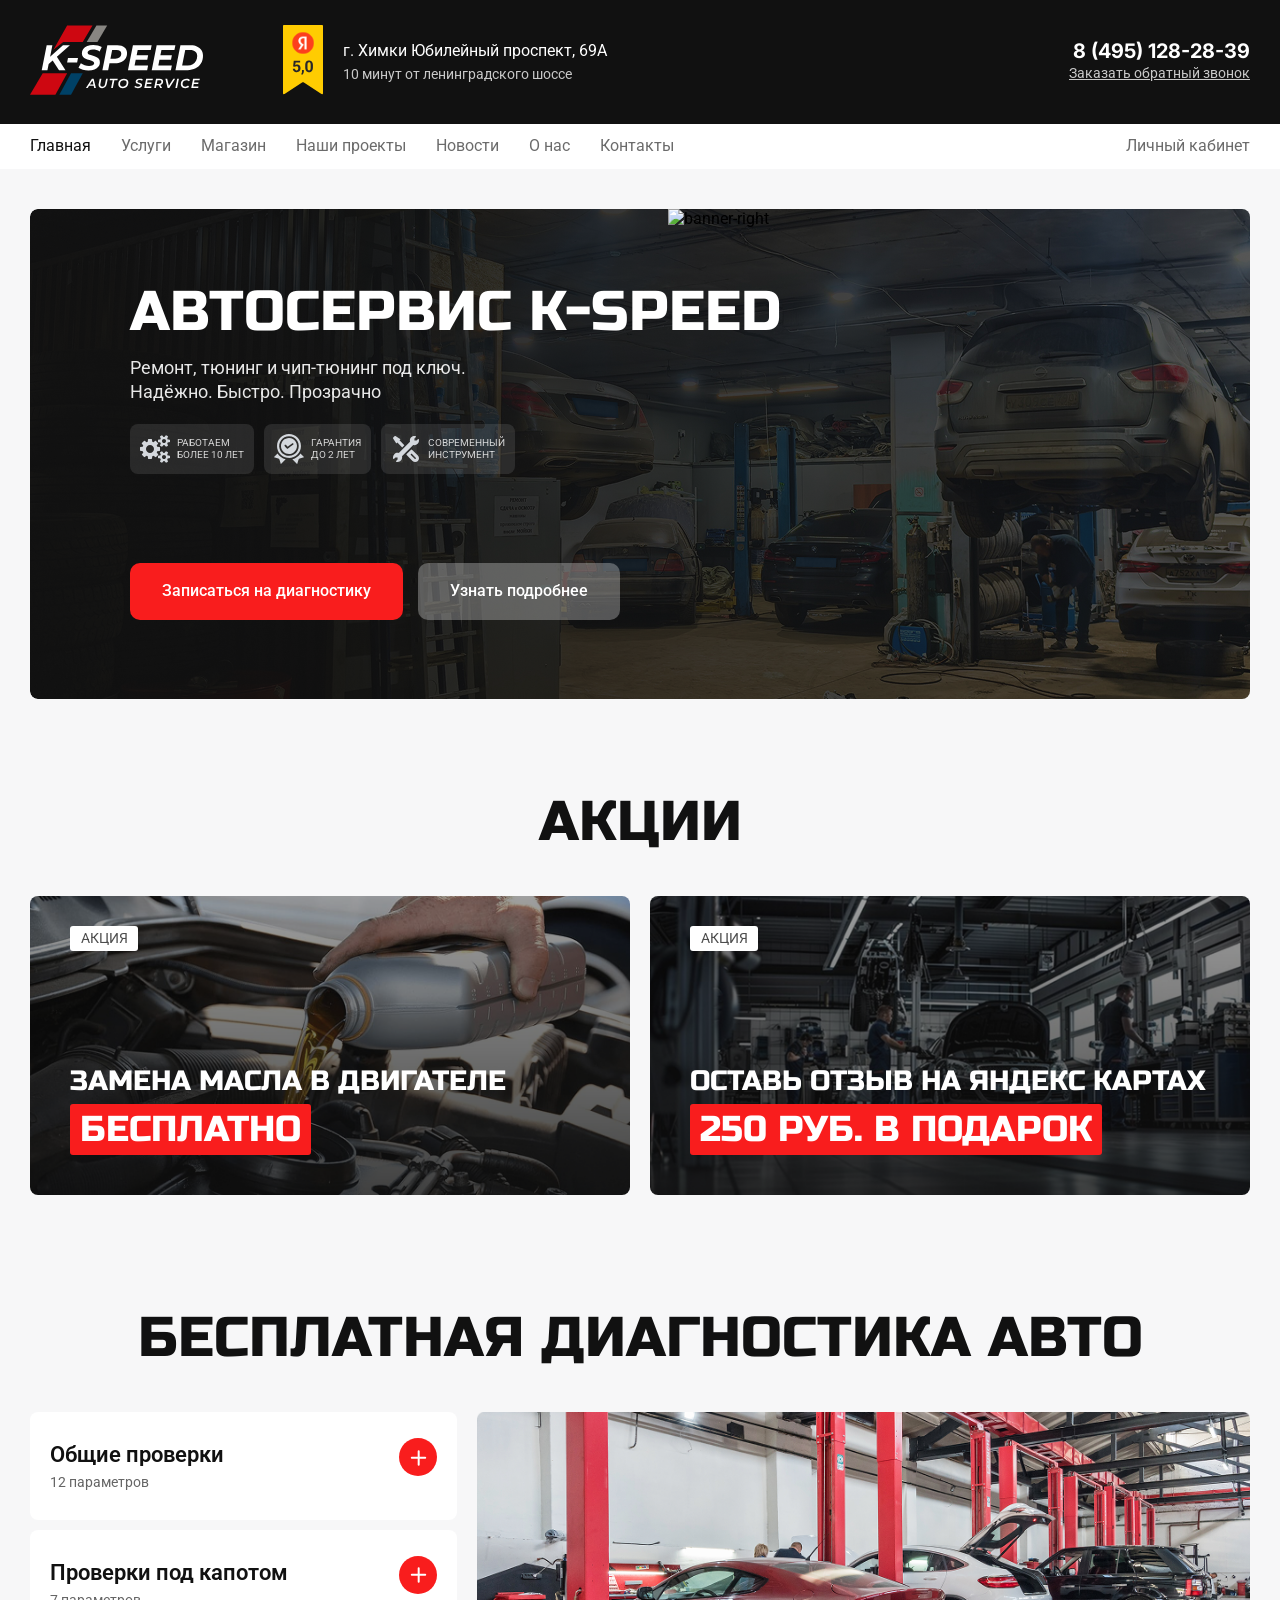
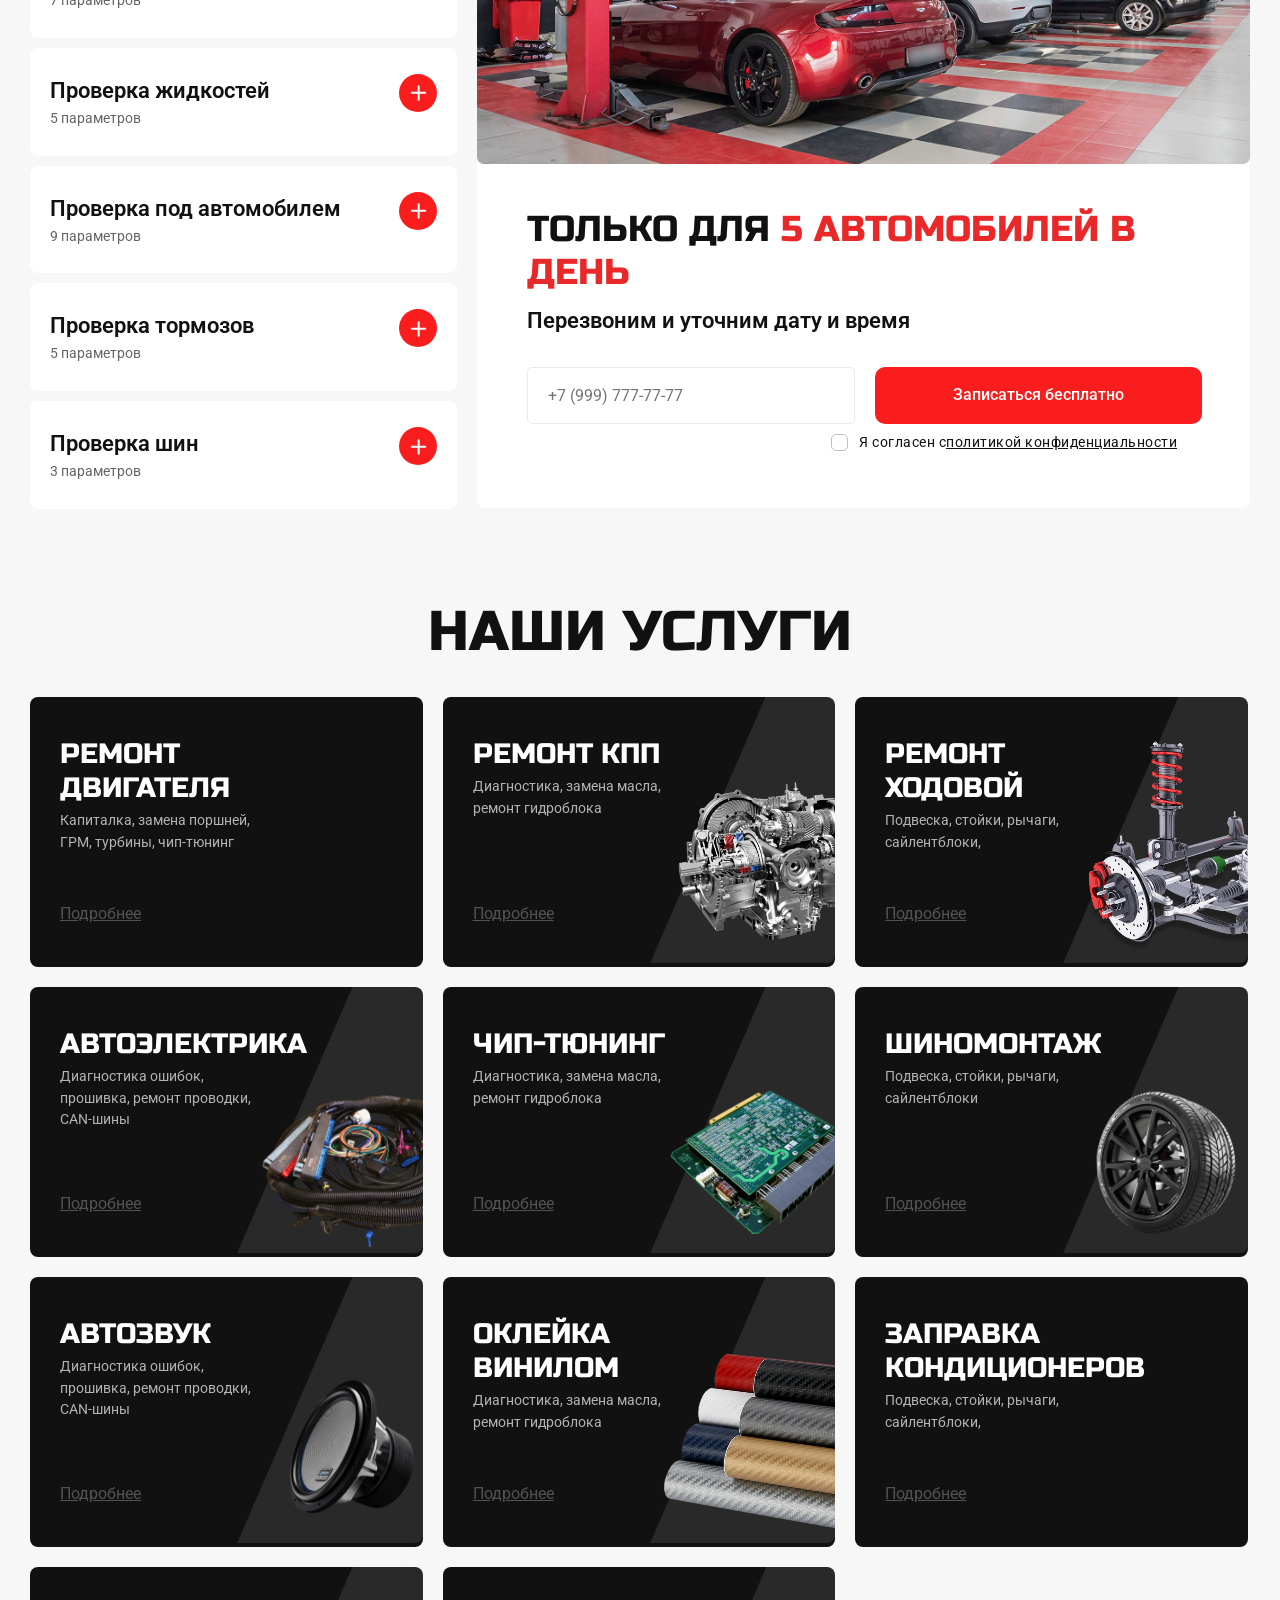
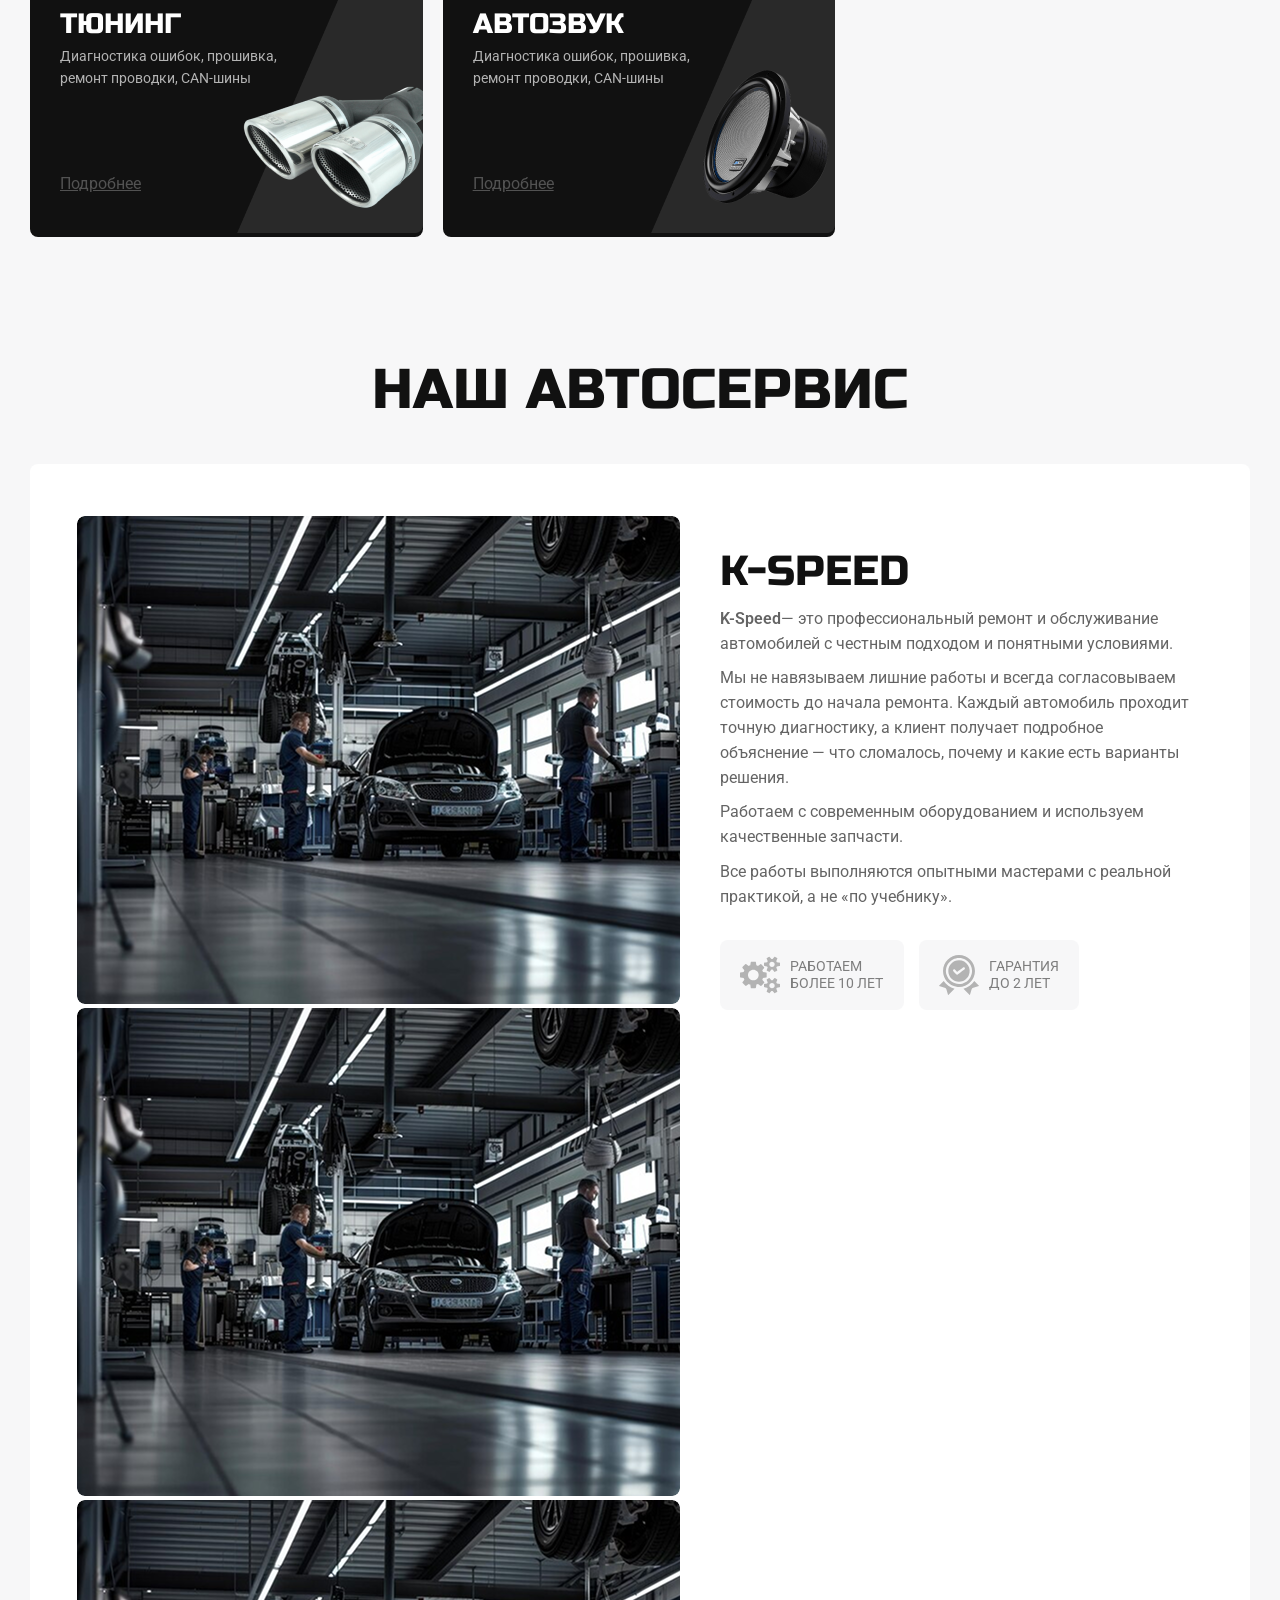
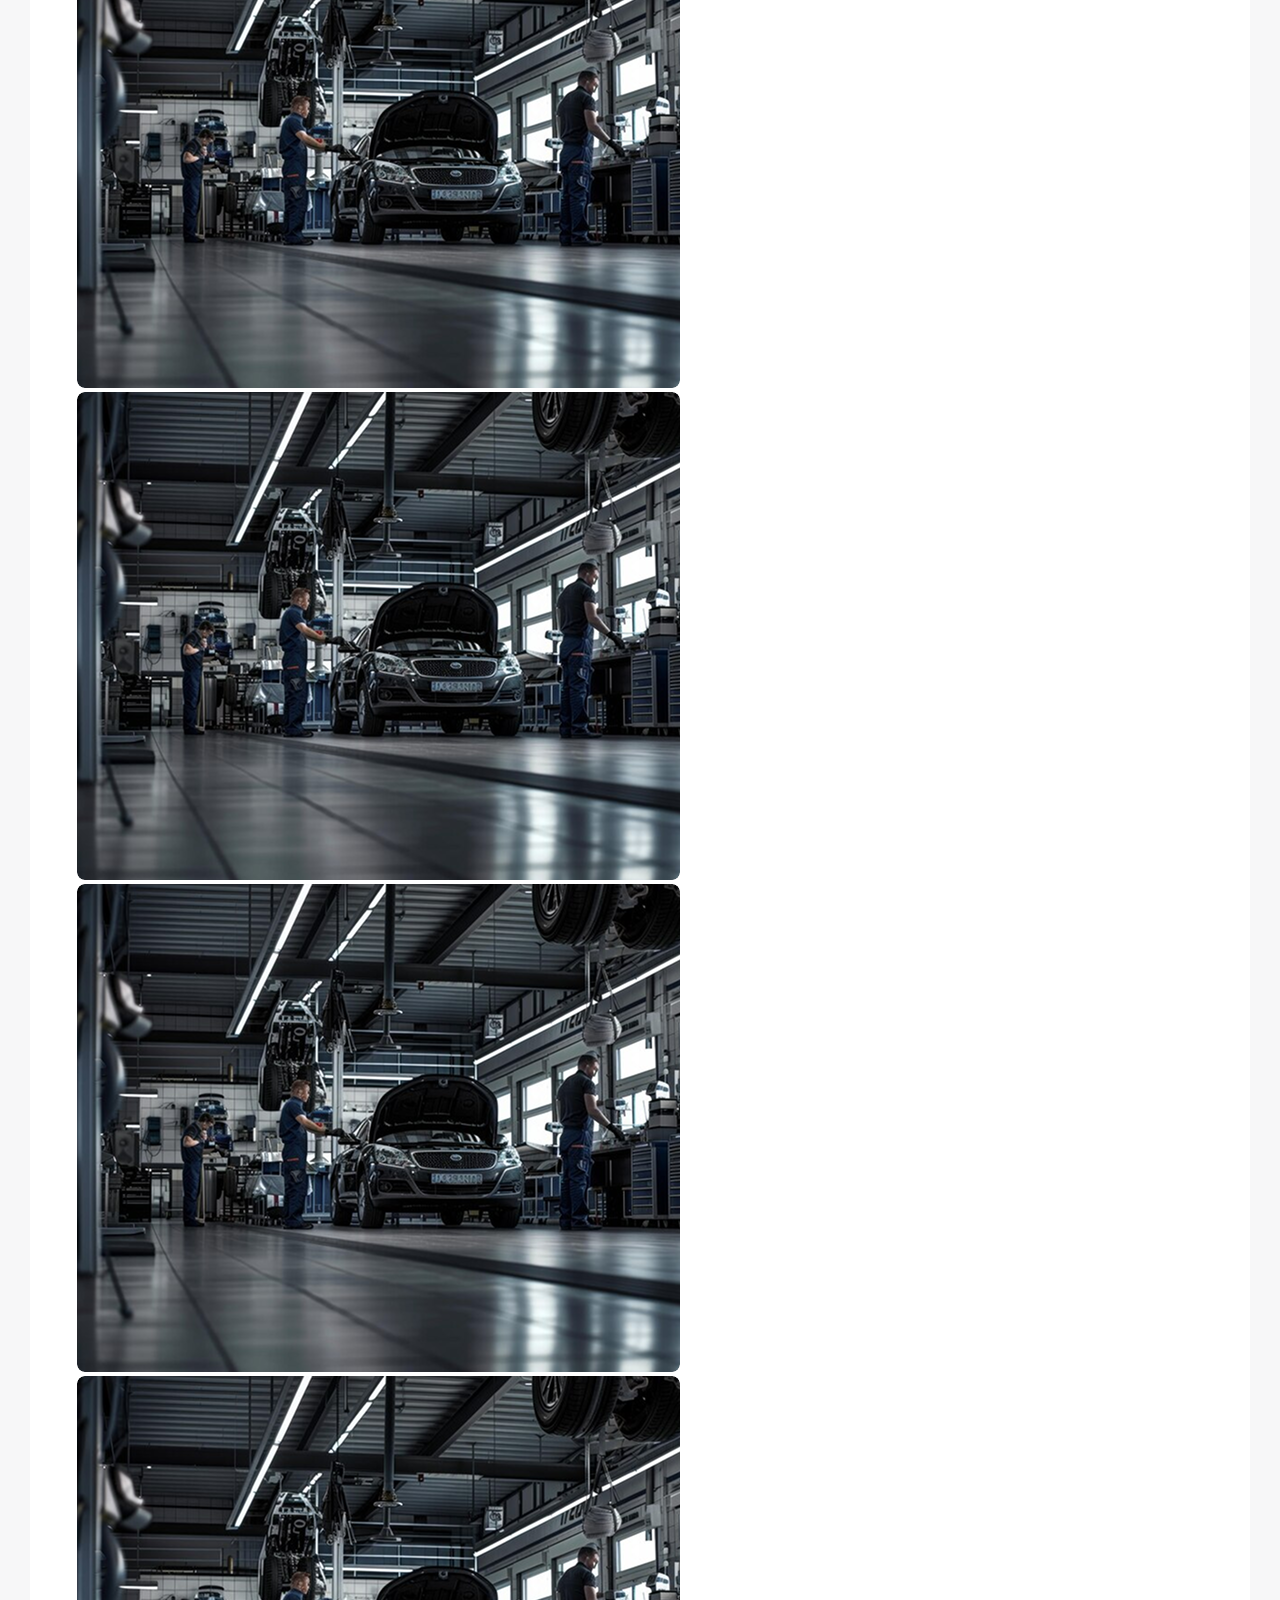
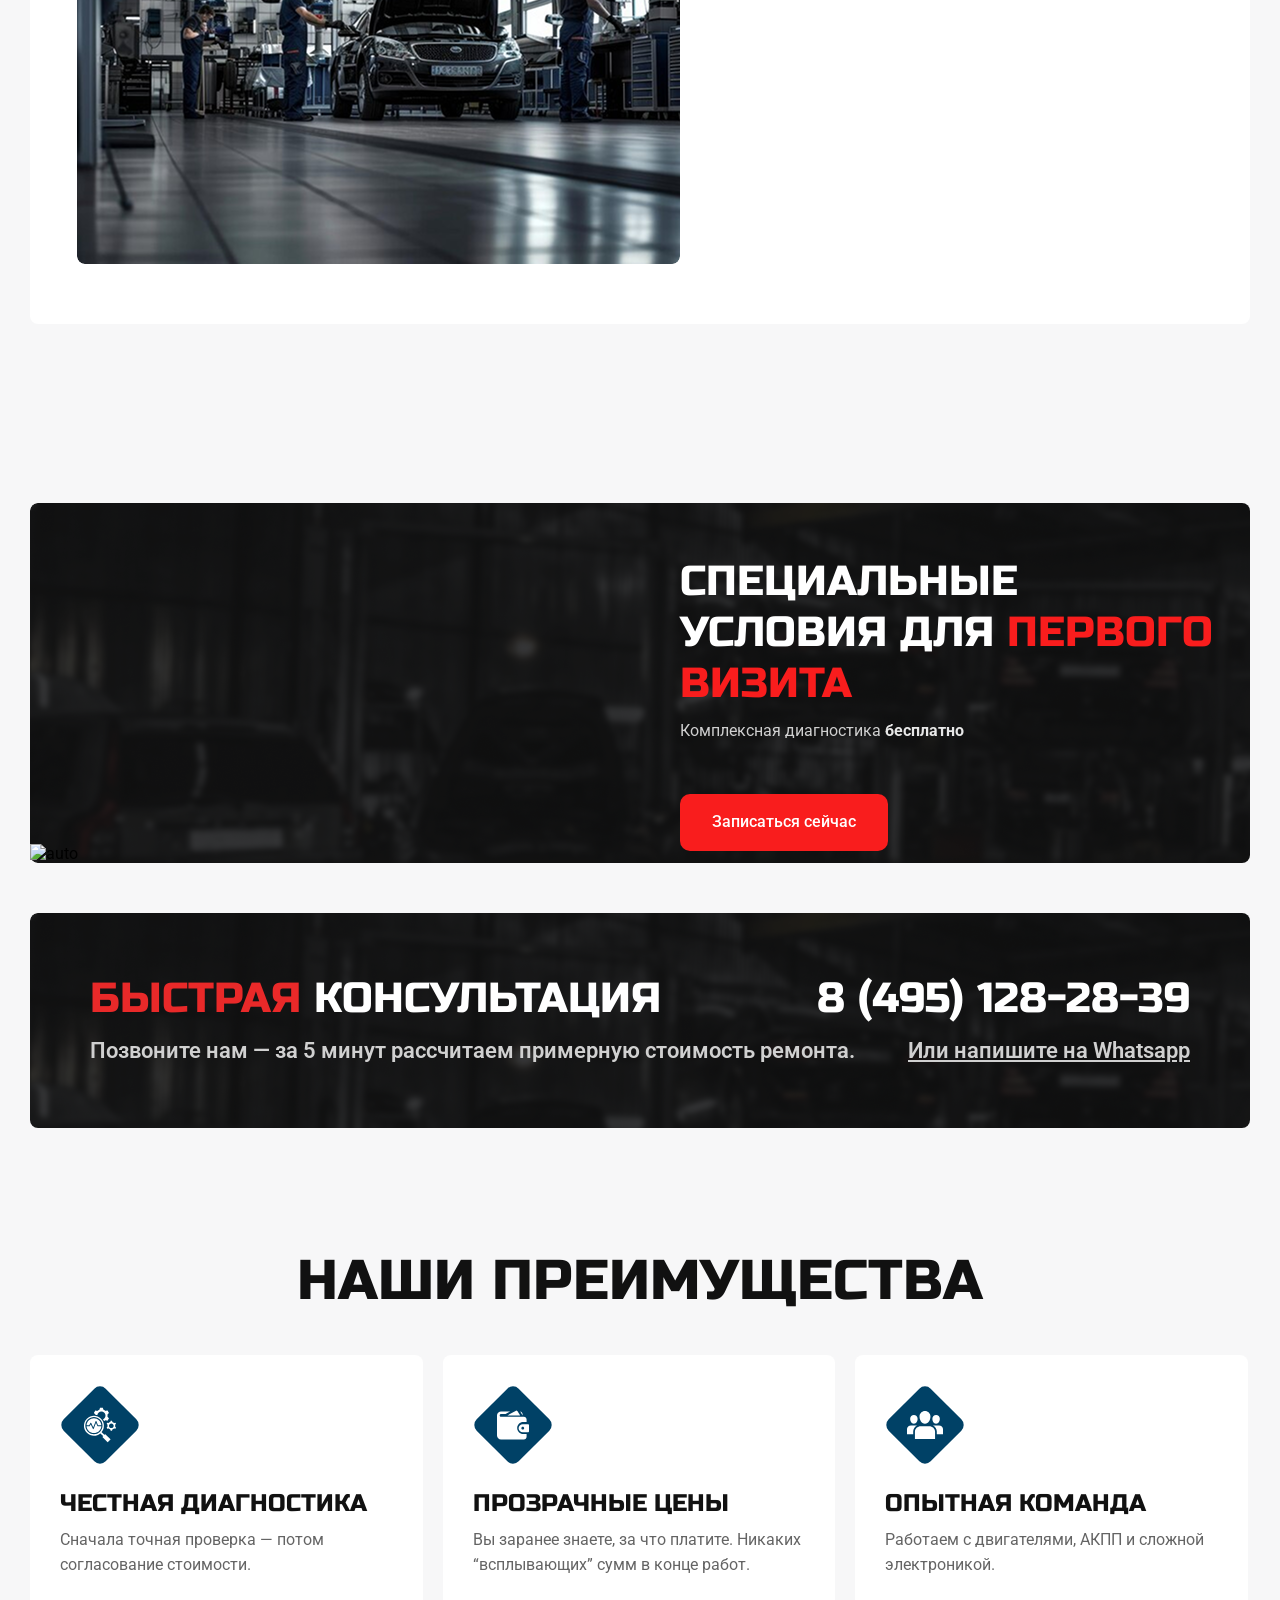
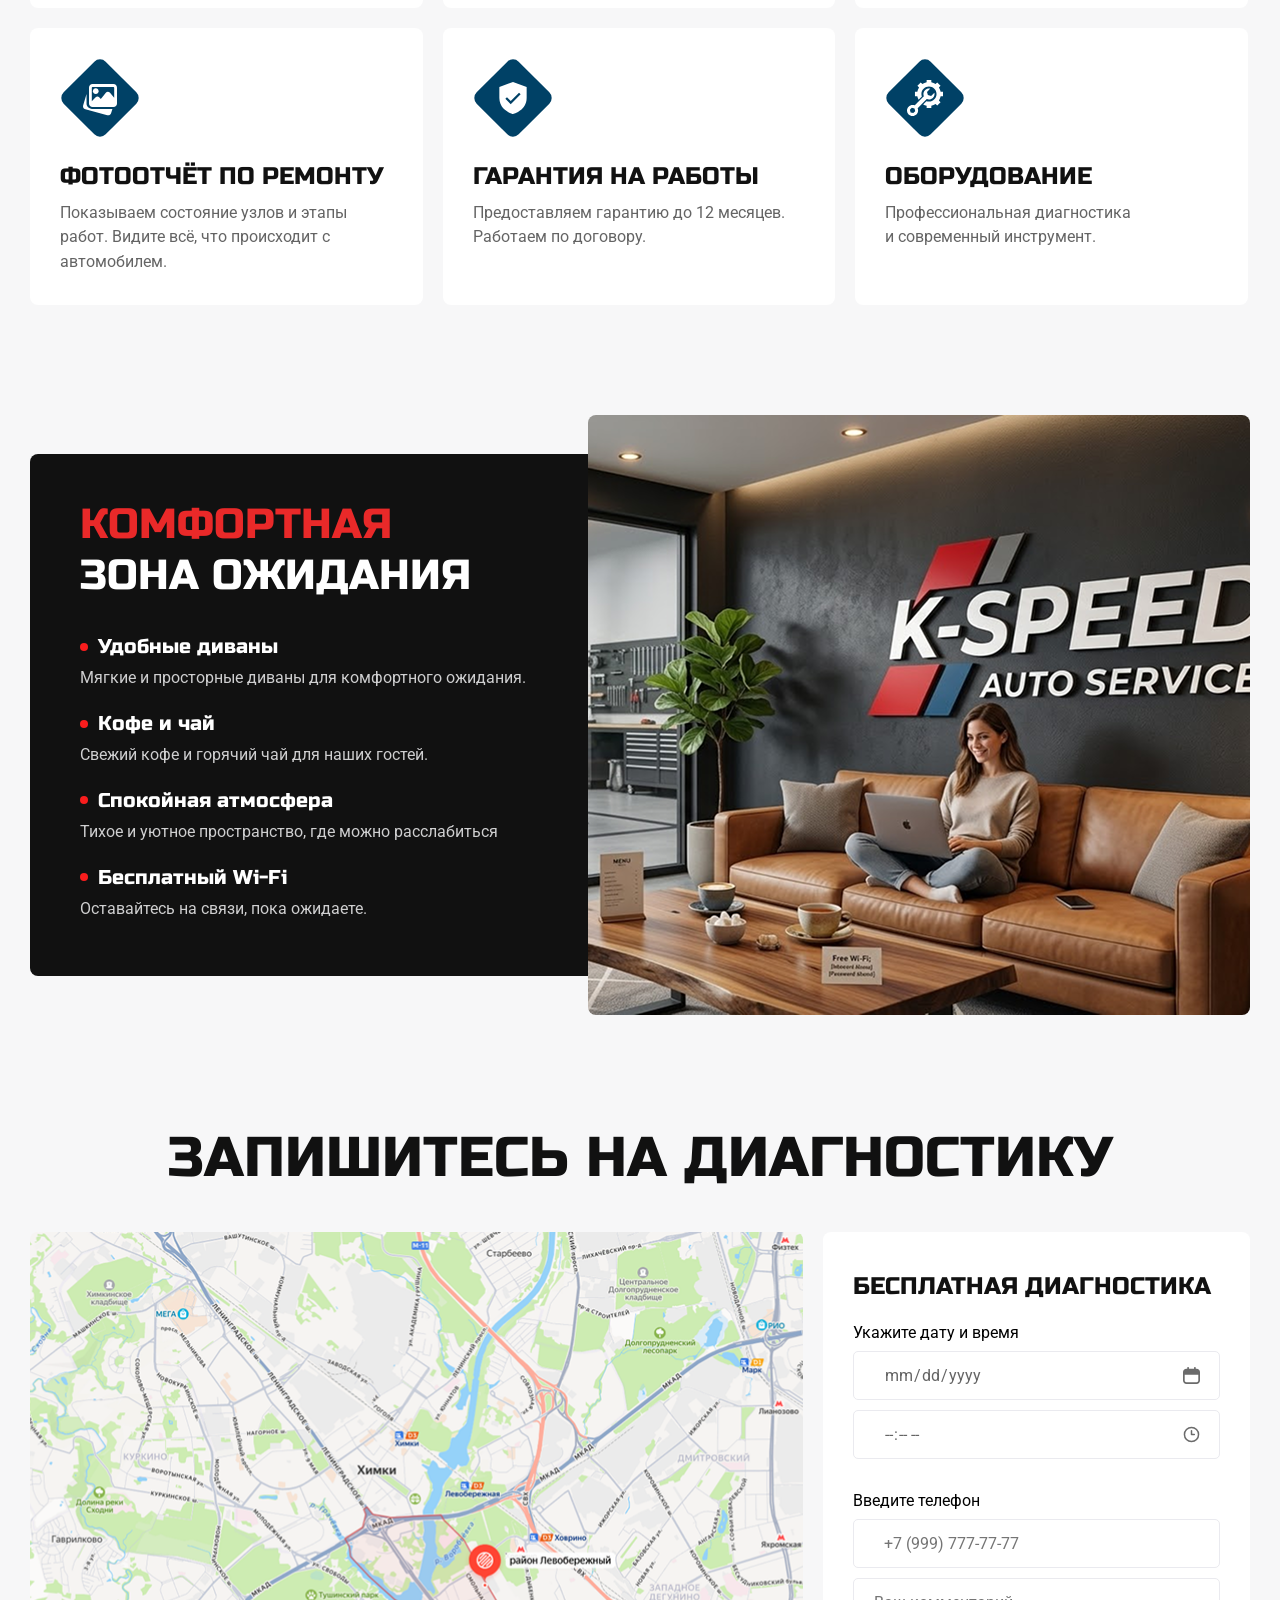
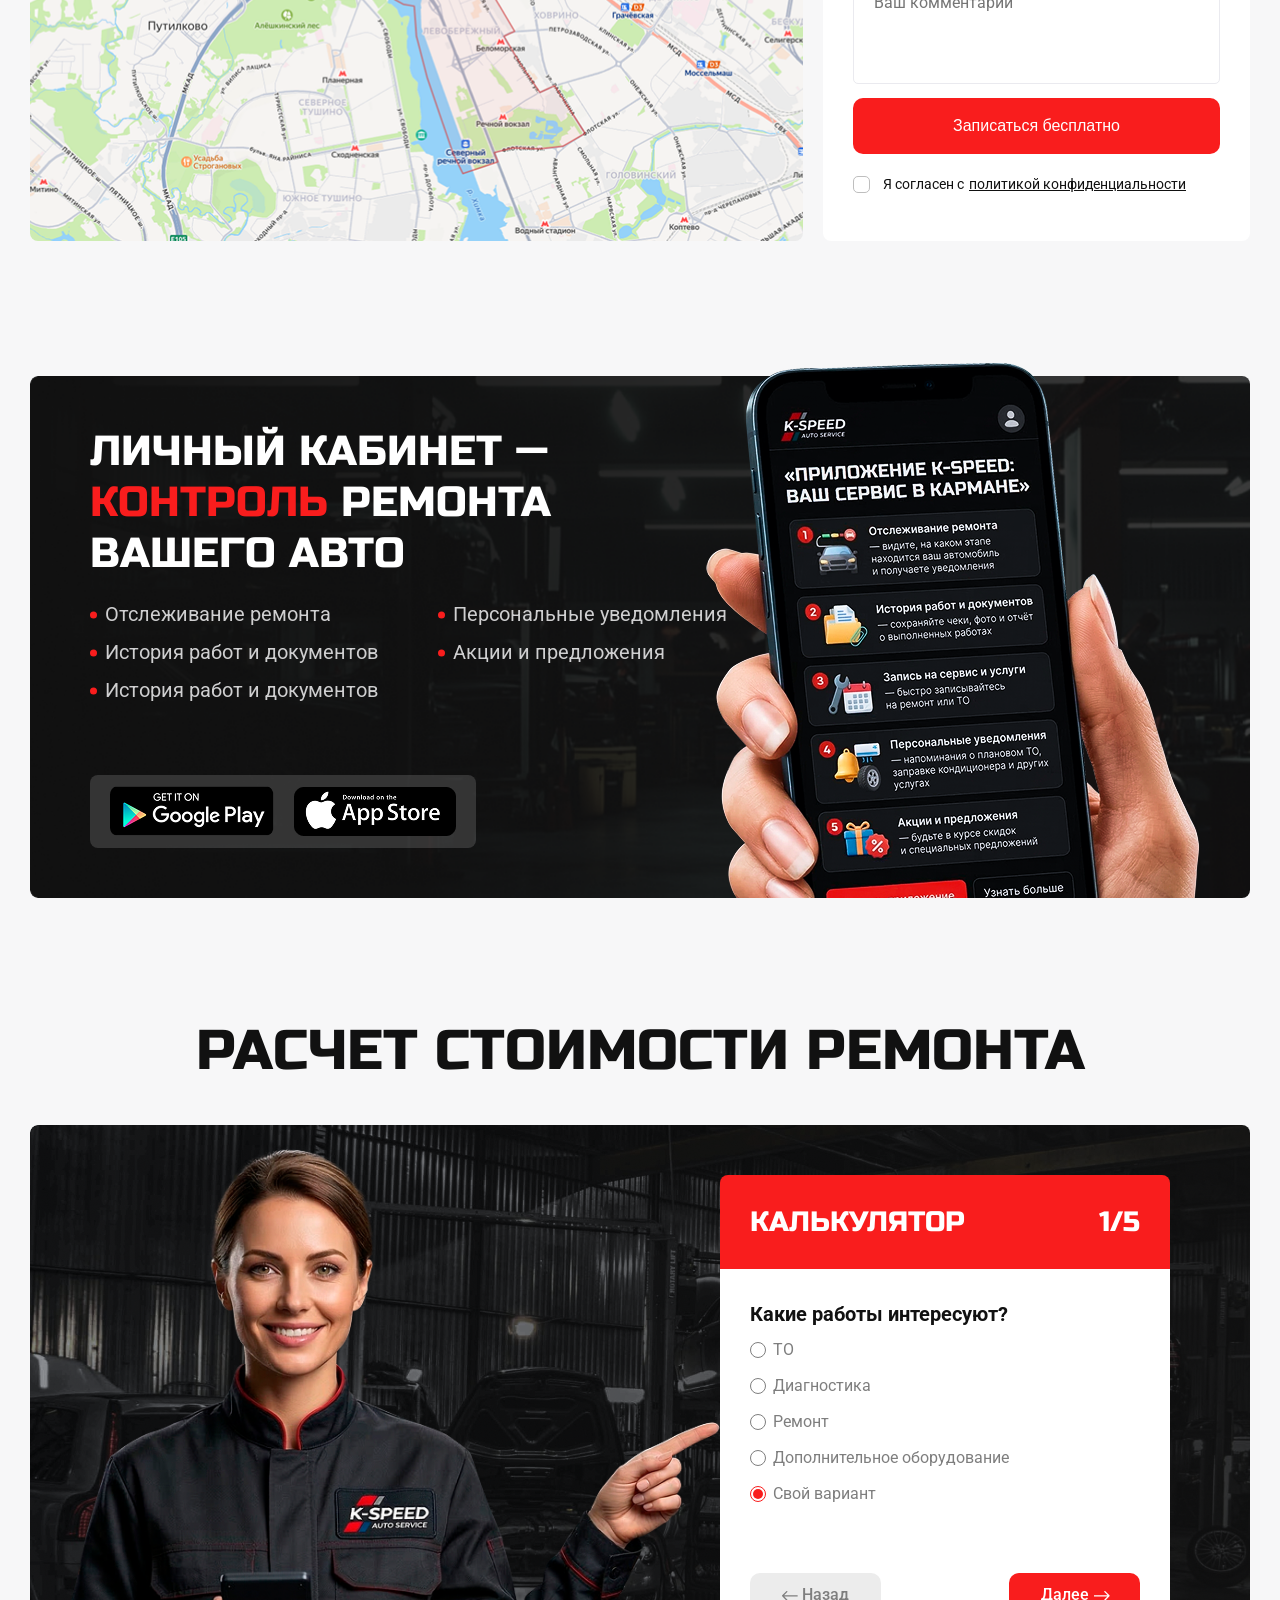
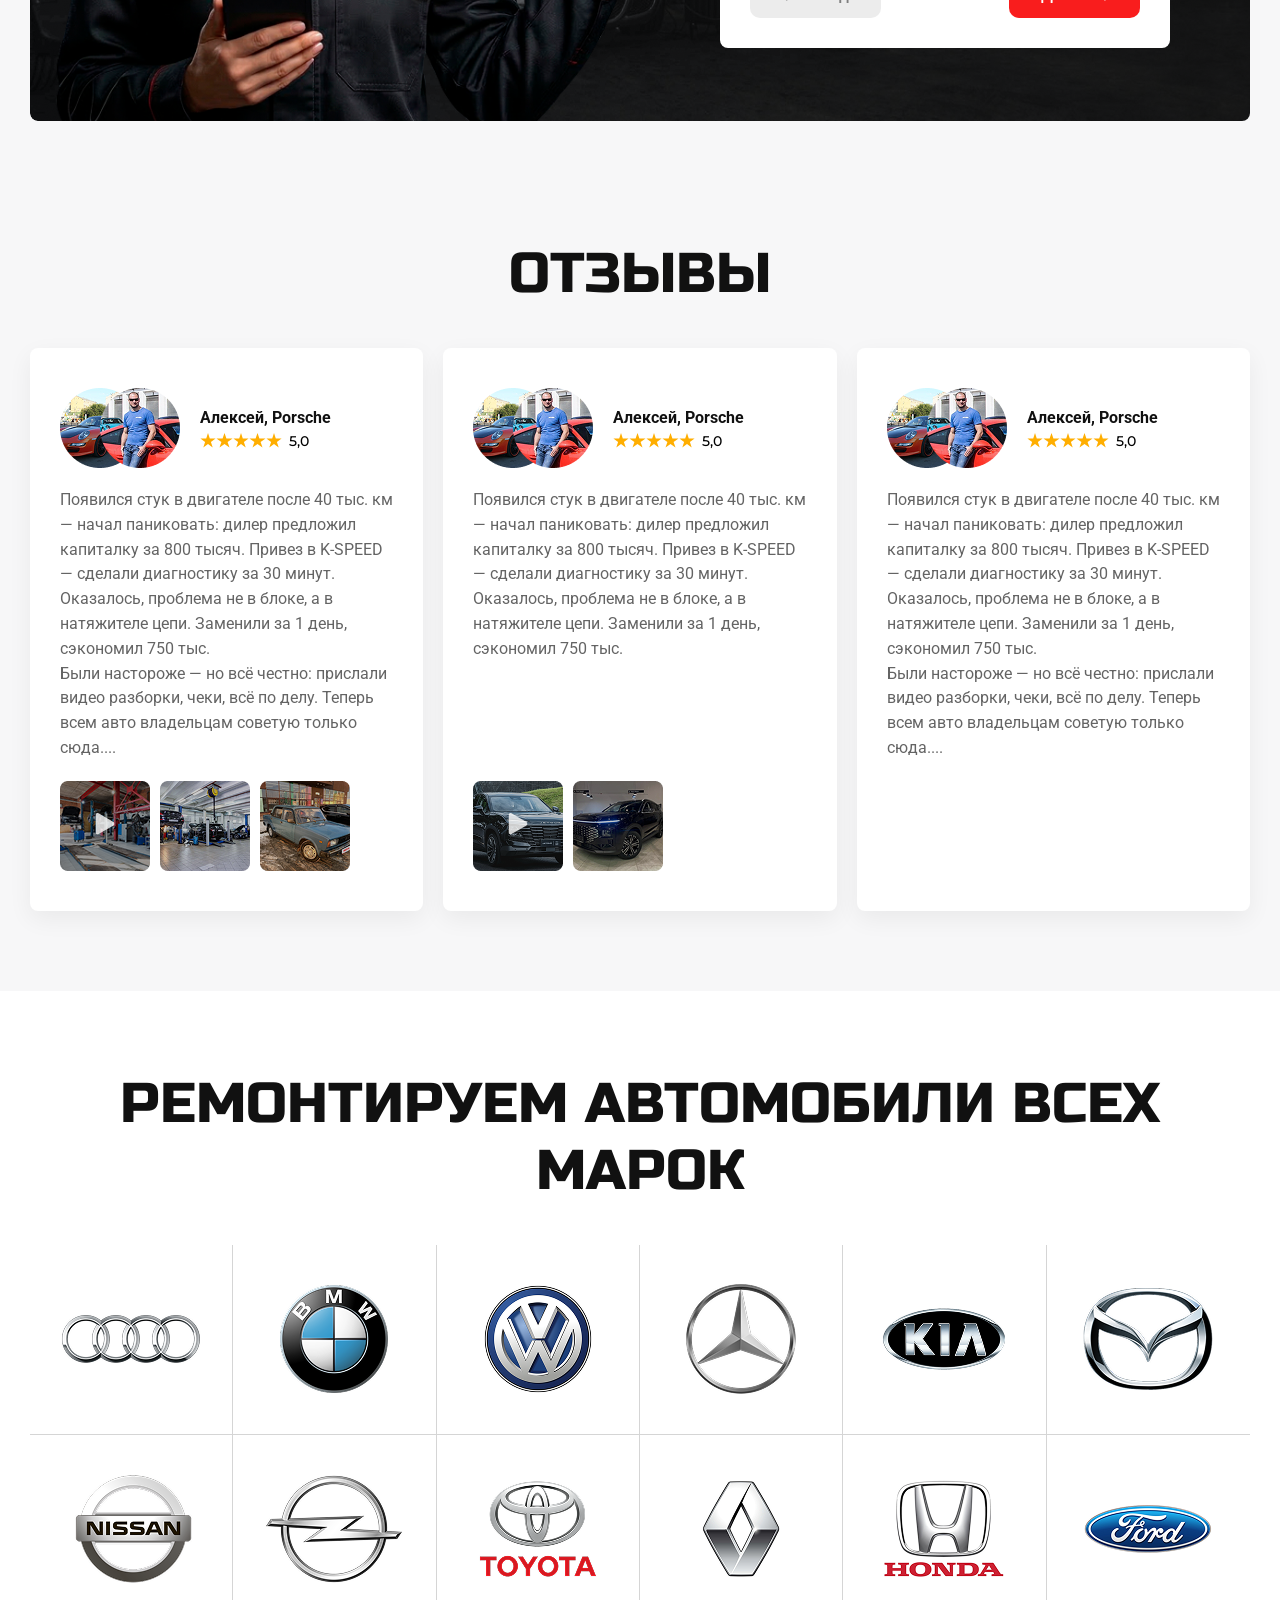
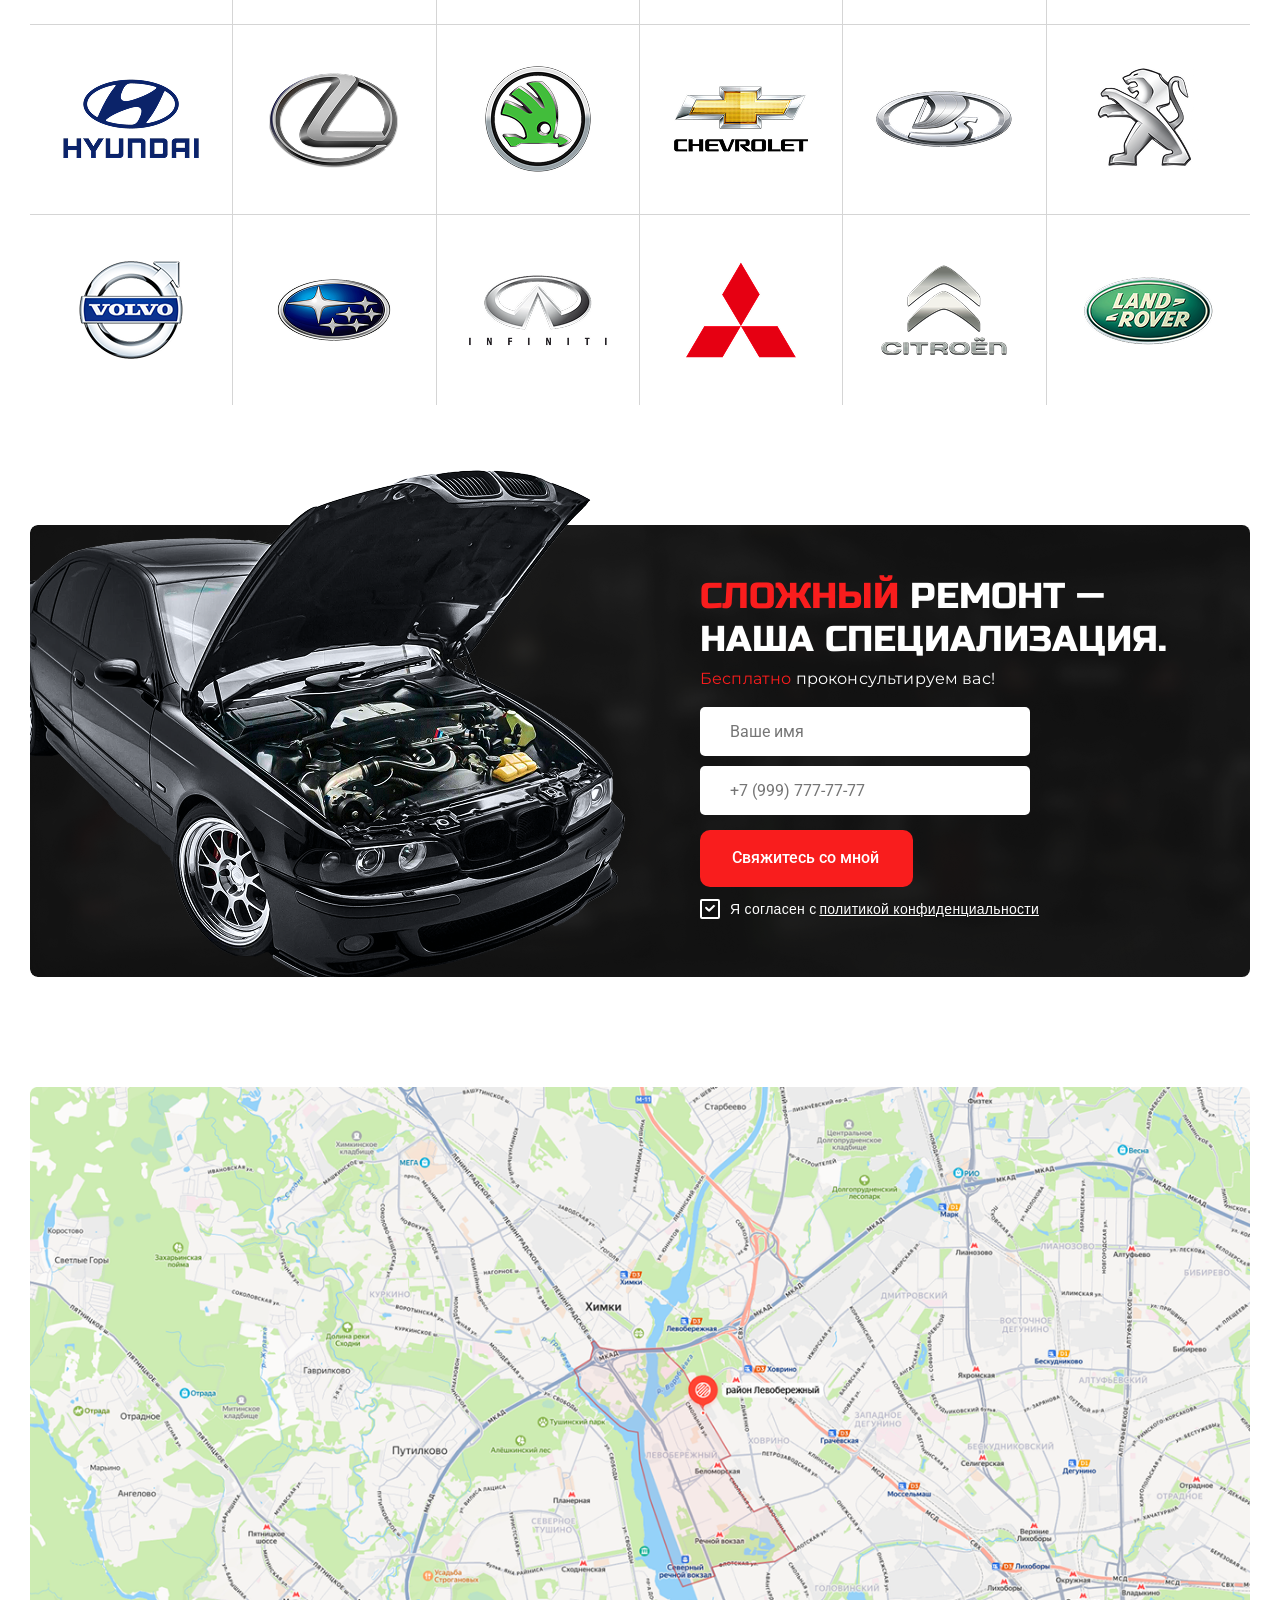
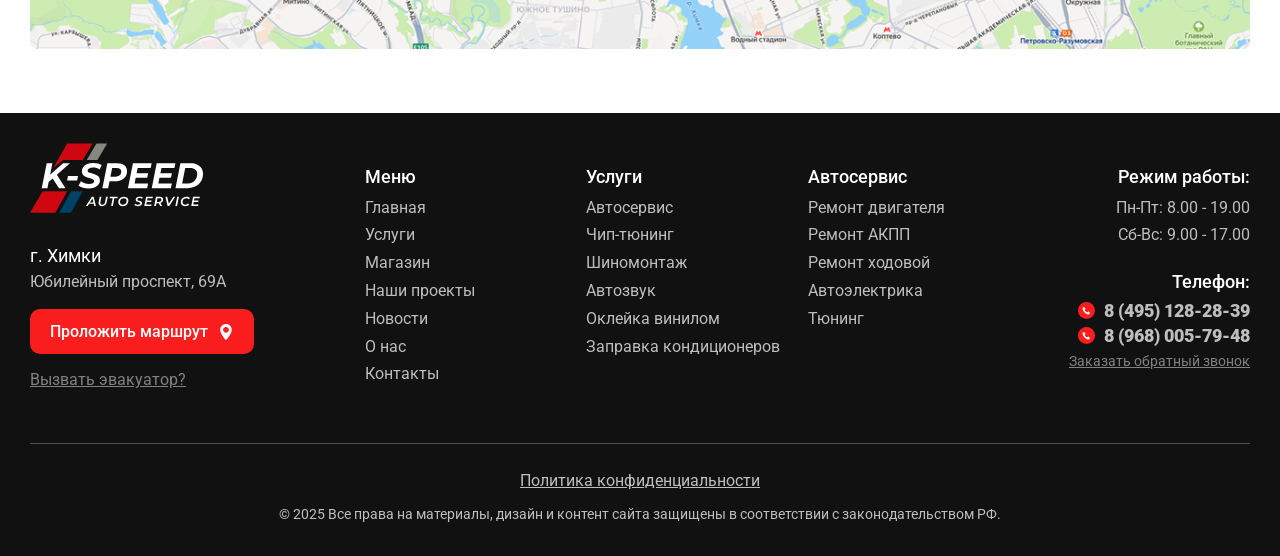
==== commit fc8f05f9: "add modal" ====
--- a/index.html
+++ b/index.html
@@ -140,59 +140,123 @@
                 <h2 class="section__title">бесплатная диагностика авто</h2>
                 <div class="diagnostics__content df">
                     <div class="diagnostics__left">
+                        <div class="diagnostics__item df f-column">
+                            <div class="diagnostic__top df f-column">
+                                <h3>Общие проверки</h3>
+                                <p>12 параметров</p>
+                                <button class="btn btn__plus">
+                                </button>
+                            </div>
+                            <div class="diagnostic__body">
+                                <ul>
+                                    <li>Замок, фиксация капота</li>
+                                    <li>Аккумулятор</li>
+                                    <li>Воздушный фильтр</li>
+                                    <li>Радиатор</li>
+                                    <li>Водяной насос</li>
+                                    <li>Шланги охлаждения</li>
+                                    <li>Ремни (Кроме ГРМ)</li>
+                                </ul>
+                            </div>
+
+                        </div>
                         <div class="diagnostics__item df">
-                            <h3>Общие проверки</h3>
-                            <p>12 параметров</p>
-                            <button class="btn btn__plus">
-                                <svg xmlns="http://www.w3.org/2000/svg" width="20" height="20" viewBox="0 0 20 20" fill="none">
-                                    <path d="M3 9.81081H17M10.1892 3L10.1892 17" stroke="white" stroke-width="3" stroke-linecap="round"/>
-                                </svg>
-                            </button>
+                            <div class="diagnostic__top df f-column">
+                                <h3>Проверки под капотом</h3>
+                                <p>7 параметров</p>
+                                <button class="btn btn__plus">
+                                </button>
+                            </div>
+                            <div class="diagnostic__body">
+                                <ul>
+                                    <li>Замок, фиксация капота</li>
+                                    <li>Аккумулятор</li>
+                                    <li>Воздушный фильтр</li>
+                                    <li>Радиатор</li>
+                                    <li>Водяной насос</li>
+                                    <li>Шланги охлаждения</li>
+                                    <li>Ремни (Кроме ГРМ)</li>
+                                </ul>
+                            </div>
                         </div>
                         <div class="diagnostics__item df">
-                            <h3>Проверки под капотом</h3>
-                            <p>7 параметров</p>
-                            <button class="btn btn__plus">
-                                <svg xmlns="http://www.w3.org/2000/svg" width="20" height="20" viewBox="0 0 20 20" fill="none">
-                                    <path d="M3 9.81081H17M10.1892 3L10.1892 17" stroke="white" stroke-width="3" stroke-linecap="round"/>
-                                </svg>
-                            </button>
+
+                            <div class="diagnostic__top df f-column">
+                                <h3>Проверка жидкостей</h3>
+                                <p>5 параметров</p>
+                                <button class="btn btn__plus">
+                                </button>
+                            </div>
+                            <div class="diagnostic__body">
+                                <ul>
+                                    <li>Замок, фиксация капота</li>
+                                    <li>Аккумулятор</li>
+                                    <li>Воздушный фильтр</li>
+                                    <li>Радиатор</li>
+                                    <li>Водяной насос</li>
+                                    <li>Шланги охлаждения</li>
+                                    <li>Ремни (Кроме ГРМ)</li>
+                                </ul>
+                            </div>
                         </div>
                         <div class="diagnostics__item df">
-                            <h3>Проверка жидкостей</h3>
-                            <p>5 параметров</p>
-                            <button class="btn btn__plus">
-                                <svg xmlns="http://www.w3.org/2000/svg" width="20" height="20" viewBox="0 0 20 20" fill="none">
-                                    <path d="M3 9.81081H17M10.1892 3L10.1892 17" stroke="white" stroke-width="3" stroke-linecap="round"/>
-                                </svg>
-                            </button>
+
+                            <div class="diagnostic__top df f-column">
+                                <h3>Проверка под автомобилем</h3>
+                                <p>9 параметров</p>
+                                <button class="btn btn__plus">
+                                </button>
+                            </div>
+                            <div class="diagnostic__body">
+                                <ul>
+                                    <li>Замок, фиксация капота</li>
+                                    <li>Аккумулятор</li>
+                                    <li>Воздушный фильтр</li>
+                                    <li>Радиатор</li>
+                                    <li>Водяной насос</li>
+                                    <li>Шланги охлаждения</li>
+                                    <li>Ремни (Кроме ГРМ)</li>
+                                </ul>
+                            </div>
                         </div>
                         <div class="diagnostics__item df">
-                            <h3>Проверка под автомобилем</h3>
-                            <p>9 параметров</p>
-                            <button class="btn btn__plus">
-                                <svg xmlns="http://www.w3.org/2000/svg" width="20" height="20" viewBox="0 0 20 20" fill="none">
-                                    <path d="M3 9.81081H17M10.1892 3L10.1892 17" stroke="white" stroke-width="3" stroke-linecap="round"/>
-                                </svg>
-                            </button>
+                            <div class="diagnostic__top df f-column">
+                                <h3>Проверка тормозов</h3>
+                                <p>5 параметров</p>
+                                <button class="btn btn__plus">
+                                </button>
+                            </div>
+                            <div class="diagnostic__body">
+                                <ul>
+                                    <li>Замок, фиксация капота</li>
+                                    <li>Аккумулятор</li>
+                                    <li>Воздушный фильтр</li>
+                                    <li>Радиатор</li>
+                                    <li>Водяной насос</li>
+                                    <li>Шланги охлаждения</li>
+                                    <li>Ремни (Кроме ГРМ)</li>
+                                </ul>
+                            </div>
                         </div>
                         <div class="diagnostics__item df">
-                            <h3>Проверка тормозов</h3>
-                            <p>5 параметров</p>
-                            <button class="btn btn__plus">
-                                <svg xmlns="http://www.w3.org/2000/svg" width="20" height="20" viewBox="0 0 20 20" fill="none">
-                                    <path d="M3 9.81081H17M10.1892 3L10.1892 17" stroke="white" stroke-width="3" stroke-linecap="round"/>
-                                </svg>
-                            </button>
-                        </div>
-                        <div class="diagnostics__item df">
-                            <h3>Проверка шин</h3>
-                            <p>3 параметров</p>
-                            <button class="btn btn__plus">
-                                <svg xmlns="http://www.w3.org/2000/svg" width="20" height="20" viewBox="0 0 20 20" fill="none">
-                                    <path d="M3 9.81081H17M10.1892 3L10.1892 17" stroke="white" stroke-width="3" stroke-linecap="round"/>
-                                </svg>
-                            </button>
+
+                            <div class="diagnostic__top df f-column ">
+                                <h3>Проверка шин</h3>
+                                <p>3 параметров</p>
+                                <button class="btn btn__plus">
+                                </button>
+                            </div>
+                            <div class="diagnostic__body">
+                                <ul>
+                                    <li>Замок, фиксация капота</li>
+                                    <li>Аккумулятор</li>
+                                    <li>Воздушный фильтр</li>
+                                    <li>Радиатор</li>
+                                    <li>Водяной насос</li>
+                                    <li>Шланги охлаждения</li>
+                                    <li>Ремни (Кроме ГРМ)</li>
+                                </ul>
+                            </div>
                         </div>
                     </div>
                     <div class="diagnostic__right">
@@ -208,7 +272,7 @@
                                 </div>
 
                                 <label class="calculator-container">Я согласен с <a href="#">политикой конфиденциальности</a>
-                                    <input type="checkbox" checked="checked" name="radio">
+                                    <input type="checkbox"  name="radio">
                                     <span class="checkmark"></span>
                                 </label>
                             </form>
@@ -545,7 +609,7 @@
                             </div>
                             <button type="submit" class="btn btn__red">Записаться бесплатно</button>
                             <label class="calculator-container">Я согласен с <a href="#">политикой конфиденциальности</a>
-                                <input type="checkbox" checked="checked" name="radio">
+                                <input type="checkbox"  name="radio">
                                 <span class="checkmark"></span>
                             </label>
                         </form>
@@ -585,7 +649,7 @@
                 <h2 class="section__title">РАСЧЕТ СТОИМОСТИ РЕМОНТА</h2>
                 <div class="calculator__content df">
                     <div class="calculator__left">
-                        <img src="images/calculator-l.svg" alt="">
+                        <img src="images/calculator-l.png" alt="">
                     </div>
                     <div class="calculator__right">
                         <div class="calculator__block">
@@ -931,6 +995,44 @@
             </div>
         </div>
     </footer>
+    <div class="modal" id="modal">
+        <div class="modal__content">
+            <div class="modal__top">
+                <img src="images/popup.png" alt="">
+                <button class="btn modal__close">
+                    <svg xmlns="http://www.w3.org/2000/svg" width="26" height="26" viewBox="0 0 26 26" fill="none">
+                        <g clip-path="url(#clip0_1105_3764)">
+                            <path d="M5.7353 19.4091L18.9096 6.23481M6.09136 6.23481L19.2657 19.4091" stroke="white" stroke-width="2" stroke-linecap="round"/>
+                        </g>
+                        <defs>
+                            <clipPath id="clip0_1105_3764">
+                                <rect width="26" height="26" fill="white"/>
+                            </clipPath>
+                        </defs>
+                    </svg>
+                </button>
+            </div>
+            <div class="modal__body">
+                <h2 class="modal__title">Проконсультируем <br> по любым вопросам</h2>
+                <p class="modal__text">Оставьте заявку и наш специалист перезвонит вам в течении 10 минут</p>
+                <form action="">
+                    <div class="form__row">
+                        <label for="">Ваше имя</label>
+                        <input type="text" placeholder="Ваше имя">
+                    </div>
+                    <div class="form__row">
+                        <label for="">Введите телефон</label>
+                        <input type="tel" placeholder="+7 (999) 777-77-77">
+                    </div>
+                    <button class="btn btn__red">Свяжитесь со мной</button>
+                    <label class="calculator-container">Я согласен с <a href="#">политикой конфиденциальности</a>
+                        <input type="checkbox" checked="checked">
+                        <span class="checkmark"></span>
+                    </label>
+                </form>
+            </div>
+        </div>
+    </div>
     <script src="https://cdn.jsdelivr.net/npm/swiper@12/swiper-bundle.min.js"></script>
     <script src="js/main.js"></script>
 </body>
--- a/css/main.css
+++ b/css/main.css
@@ -769,7 +769,7 @@
 .contact__content{
     height: 452px;
     background: url('../images/contact-bg.png') no-repeat;
-
+    gap: 35px;
     border-radius: 8px;
 }
 .contact__right{
@@ -1525,7 +1525,7 @@
     font-family: 'Russo One', sans-serif;
     text-transform: uppercase;
 }
-.project__item summary::marker{
+summary::marker{
     content: '';
 }
 .project__item details[open]{
@@ -2145,6 +2145,7 @@
     max-width: calc(100% - 447px);
     background: #fff;
     border-radius: 8px;
+    height: fit-content;
 }
 .diagnostic__right img{
     margin-bottom: 40px;
@@ -2178,13 +2179,46 @@
 .diagnostics__item .btn__plus{
     position: absolute;
     right: 20px;
+    top: 26px;
+    width: 38px;
+    height: 38px;
+    display: flex;
+    align-items: center;
+    justify-content: center;
+    background: url('../images/plus.svg') #F91D1D no-repeat center;
+    border-radius: 100%;
+}
+.diagnostics__item.active .btn__plus{
+    background: url('../images/minus.svg') #F91D1D no-repeat center;
+}
+.diagnostic__body{
+    margin-top: 20px;
+    display: none;
+}
+.diagnostics__item.active .diagnostic__body{
+    display: flex;
+}
+.diagnostic__body ul{
+    padding-left: 20px;
+
+}
+.diagnostic__body li{
+    color: #111111;
+    margin-bottom: 3px;
+    line-height: 1.55;
+    font-size: 16px;
+    font-weight: 400;
+    padding-left: 15px;
+    position: relative;
+}
+.diagnostic__body li:before{
+    content: '';
+    width: 5px;
+    height: 5px;
+    position: absolute;
+    left: 0;
     top: 50%;
     transform: translateY(-50%);
-    width: 38px;
-    height: 38px;
-    display: flex;
-    align-items: center;
-    justify-content: center;
     background: #F91D1D;
     border-radius: 100%;
 }
@@ -2559,4 +2593,272 @@
 }
 .store__item{
     display: flex;
+}
+.different{
+    padding-top: 110px;
+}
+.different__list{
+    margin-top: 40px;
+    gap: 20px;
+}
+.different__item{
+    position: relative;
+    width: calc(100%/2 - 10px);
+}
+.different__img{
+    height: 380px;
+}
+.different__img img{
+    height: 100%;
+    object-fit: cover;
+    border-radius: 8px;
+}
+.different__content{
+    box-shadow: 0px 8px 24px 0px #0000000F;
+    background: #111111;
+    border-radius: 8px;
+    padding: 25px 30px 30px;
+    width: calc(100% - 120px);
+    margin: -74px auto 0;
+    position: relative;
+    z-index: 1;
+}
+.different__content h3{
+    color: #FFFFFF;
+    font-weight: 400;
+    font-size: 28px;
+    font-family: "Russo One", sans-serif;
+    margin-bottom: 15px;
+}
+ .minus__icon,
+.check__icon{
+     display: flex;
+     align-items: center;
+     justify-content: center;
+     border-radius: 100%;
+     background: #E92929;
+     width: 23px;
+     height: 23px;
+ }
+ .check__icon{
+     background: #25B518;
+ }
+ .different__content li{
+     display: flex;
+     align-items: center;
+     gap: 9px;
+     color: #FFFFFF;
+     font-weight: 400;
+     font-size: 18px;
+     line-height: 1.55  ;
+     margin-bottom: 5px;
+ }
+.different__content li:last-child{
+    margin-bottom: 0;
+}
+.other-services{
+    padding-top: 110px;
+}
+.other-service__content{
+    margin-top: 40px;
+}
+.other-service__item{
+    align-items: center;
+    background: #fff;
+    padding: 24px 30px;
+    border-radius: 8px;
+    color: #111111;
+    font-size: 20px;
+    font-weight: 500;
+    margin-bottom: 10px;
+}
+.other-service__item:last-child{
+    margin-bottom: 0;
+
+}
+.modal{
+    position: fixed;
+    top: 0;
+    left: 0;
+    width: 100%;
+    height: 100%;
+    background: #111111CC;
+    align-items: center;
+    justify-content: center;
+    z-index: 9999;
+    transition: all .3s;
+    display: none;
+}
+.modal.open{
+    display: flex;
+}
+.modal__content{
+    max-width: 460px;
+    width: 100%;
+
+    border-radius: 8px;
+}
+.modal__top{
+    position: relative;
+    height: 153px;
+    width: 100%;
+    border-top-left-radius: 8px;
+    border-top-right-radius: 8px;
+}
+.modal__top img{
+    width: 100%;
+    height: 100%;
+    object-fit: cover;
+}
+body.no-scroll{
+    overflow: hidden;
+}
+.modal__close{
+    position: absolute;
+    top: 10px;
+    right: 10px;
+    cursor: pointer;
+}
+.modal__body{
+    background: #fff;
+    padding: 20px 30px 30px;
+}
+.modal__title{
+    color: #111111;
+    font-size: 28px;
+    font-weight: 400;
+    font-family: "Russo One", sans-serif;
+    margin-bottom: 10px;
+    text-transform: uppercase;
+}
+.modal__text{
+    color: #656565;
+    font-size: 16px;
+    line-height: 1.25;
+    margin-bottom: 20px;
+    font-weight: 400;
+    font-family: Roboto, sans-serif;
+}
+.modal .form__row{
+    width: 100%;
+}
+.modal .form__row label{
+    color: #000;
+    font-size: 16px;
+    font-weight: 400;
+    line-height: 1.55;
+    margin-bottom: 5px;
+}
+.modal input{
+    height: 49px;
+    width: 100%;
+    border: 1px solid #EAEAEF;
+    border-radius: 8px;
+    padding: 12px 20px;
+}
+.modal .btn__red{
+    margin-top: 30px;
+    width: 100%;
+    margin-bottom: 10px;
+}
+.modal .calculator-container{
+    color: #111111;
+    font-size: 14px;
+    line-height: 1.35;
+    letter-spacing: .5px;
+
+}
+.modal .calculator-container a{
+    margin-left: 5px;
+    color: #111111;
+    text-decoration: underline;
+}
+.modal .checkmark{
+    border-radius: 5px;
+    border: 1px solid #BEBEBE;
+    top:1px;
+}
+.modal .calculator-container input:checked ~ .checkmark{
+    border: 1px solid #BEBEBE;
+}
+.modal .calculator-container .checkmark:after{
+    background: url('../images/check-red.svg') no-repeat;
+    width: 11px;
+    height: 8px;
+    top: 3px;
+}
+.promotion--page{
+    padding-top: 20px;
+    padding-bottom: 70px;
+}
+.promotion--page .promotion__list{
+    margin-top: 0;
+}
+.promotion-inner h2{
+    margin-top: 30px;
+}
+.promotion-inner{
+    padding-bottom: 40px;
+}
+.vacancies{
+    padding-top: 10px;
+}
+.vacancy{
+    background: #fff;
+    border-radius: 8px;
+    padding: 24px 30px;
+    margin-bottom: 10px;
+}
+.vacancy summary{
+    color: #111111;
+    font-weight: 500;
+    font-size: 20px;
+    position: relative;
+
+}
+.vacancy summary:before{
+    content: '';
+    width: 18px;
+    height: 13px;
+    background: url('../images/arrow-down.svg') no-repeat;
+    position: absolute;
+    right: 0px;
+    top: 10px;
+    transition: all .3s;
+}
+.vacancy[open] summary:before{
+    transform: rotate(180deg);
+}
+.vacancy div{
+    margin-top: 30px;
+}
+.vacancy  p{
+    color: #646464;
+    font-size: 16px;
+    line-height: 1.55;
+    font-weight: 400;
+    margin-bottom: 5px;
+}
+.vacancy  ul{
+    padding-left: 20px;
+    list-style: disc;
+    margin-left: 5px;
+}
+.vacancy li{
+    color: #646464;
+    font-size: 16px;
+    line-height: 1.55;
+    font-weight: 400;
+
+}
+.vacancy .btn__red{
+    width: 213px;
+    height: 57px;
+    margin-top: 30px;
+}
+.vacancy-contact{
+    background: transparent;
+}
+.vacancy-contact .contact__content{
+    padding-left: 73px;
 }
--- a/css/media.css
+++ b/css/media.css
@@ -363,6 +363,12 @@
     .lk__left {
         max-width: calc(100% - 400px);
     }
+    .different__content{
+        width: calc(100% - 60px);
+    }
+    .vacancy-contact .contact__content{
+        padding-left: 0;
+    }
 }
 
 @media screen and (max-width: 900px){
@@ -668,6 +674,9 @@
     .promotion{
         padding-top: 60px;
     }
+    .promotion--page{
+        padding-top: 20px;
+    }
     .map-form__content{
         flex-direction: column;
     }
@@ -697,6 +706,44 @@
         background-size: cover;
         max-width: 100%;
         border-radius: 8px;
+    }
+    .different__list{
+        flex-direction: column;
+    }
+    .different__item{
+        width: 100%;
+    }
+    .different__img img{
+        width: 100%;
+        height: auto;
+    }
+    .vacancy-contact .contact__content{
+        flex-direction: column;
+        gap: 0;
+        background: transparent;
+    }
+    .vacancy-contact .contact__right{
+        background: url('../images/contact-bg.png') no-repeat;
+        max-width: 100%;
+        border-radius: 8px;
+        padding: 30px;
+        background-size: cover  ;
+    }
+    .vacancy-contact .contact__left{
+        display: flex;
+        align-items: flex-end;
+        max-width: 100%;
+        justify-content: center;
+    }
+    .vacancy-contact .contact__right h2,   .vacancy-contact .contact__right p{
+        text-align: center;
+    }
+    .vacancy-contact .contact__right form{
+        max-width: 330px;
+        margin: 0 auto;
+    }
+    .vacancy-contact  .contact__right .calculator-container{
+        flex-wrap: wrap;
     }
 }
 @media screen and (max-width: 768px){
@@ -846,6 +893,19 @@
     }
     .diagnostic__form .form__row .btn__red{
         width: 100%;
+    }
+    .different{
+        padding-top: 80px;
+    }
+    .other-services{
+        padding-top: 80px;
+    }
+    .different__img{
+        height: auto;
+    }
+    .other-service__item{
+        gap: 20px;
+        font-size: 18px;
     }
 }
 @media screen and (max-width: 600px){
@@ -1050,6 +1110,46 @@
     .map-form__right .calculator-container{
         flex-wrap: wrap;
     }
+    .different__content h3{
+        font-size: 20px;
+    }
+    .different__content li{
+        font-size: 16px;
+    }
+    .different__content{
+        padding: 20px;
+        width: calc(100% - 30px);
+    }
+    .other-service__item{
+        flex-direction: column;
+        gap: 10px;
+        padding: 15px;
+        text-align: center;
+    }
+    .faq{
+        padding-top: 80px;
+    }
+    .modal .calculator-container{
+        flex-wrap: wrap;
+    }
+    .modal{
+        padding-top: 20px;
+        padding-bottom: 20px;
+    }
+    .modal__content{
+        height: 100%;
+        overflow: auto;
+    }
+
+    .vacancy{
+        padding: 15px;
+    }
+    .vacancy summary:before{
+        top: 6px;
+    }
+    .vacancy[open] summary:before{
+        top: 3px;
+    }
 }
 @media  screen and (max-width: 480px) {
     .history__item{
@@ -1188,4 +1288,11 @@
         width: 100%;
         gap: 10px;
     }
+    .modal{
+        padding-top: 5px;
+        padding-bottom: 5px;
+    }
+    .vacancy summary{
+        padding-right: 40px;
+    }
 }
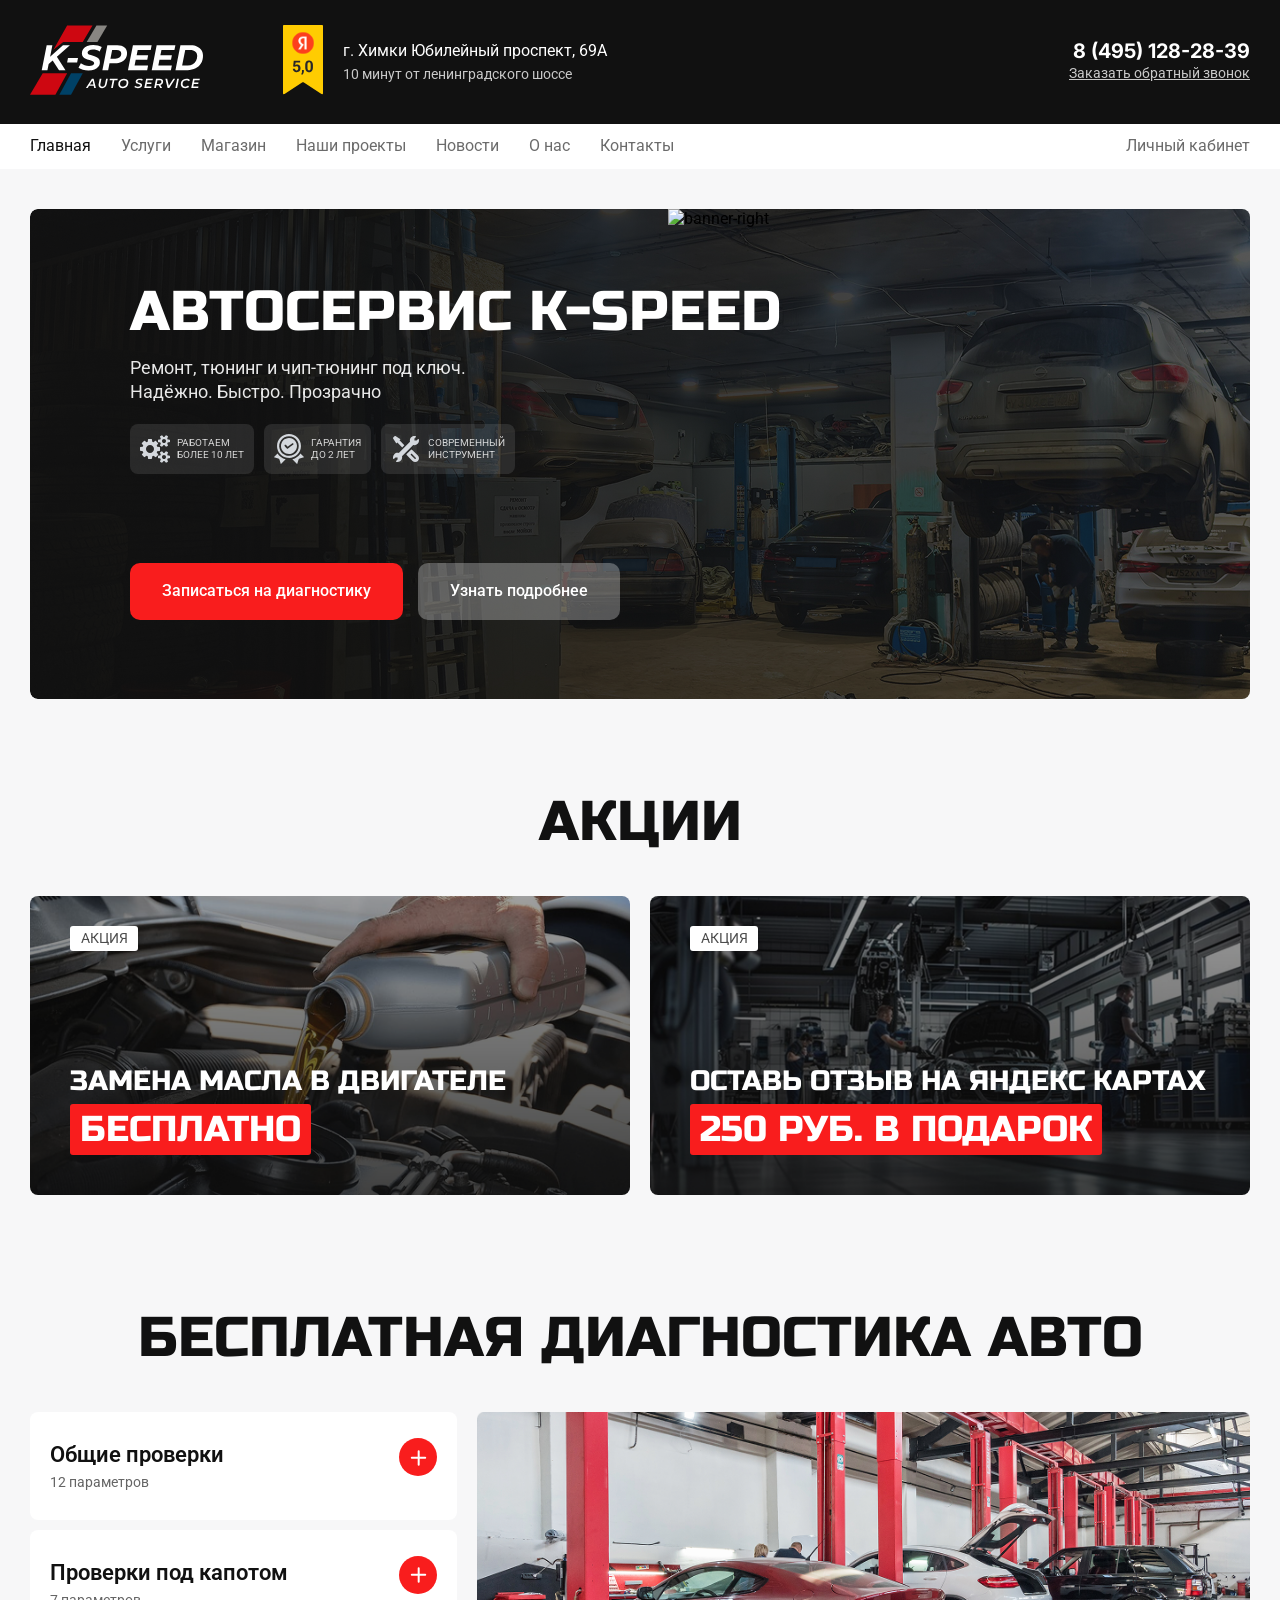
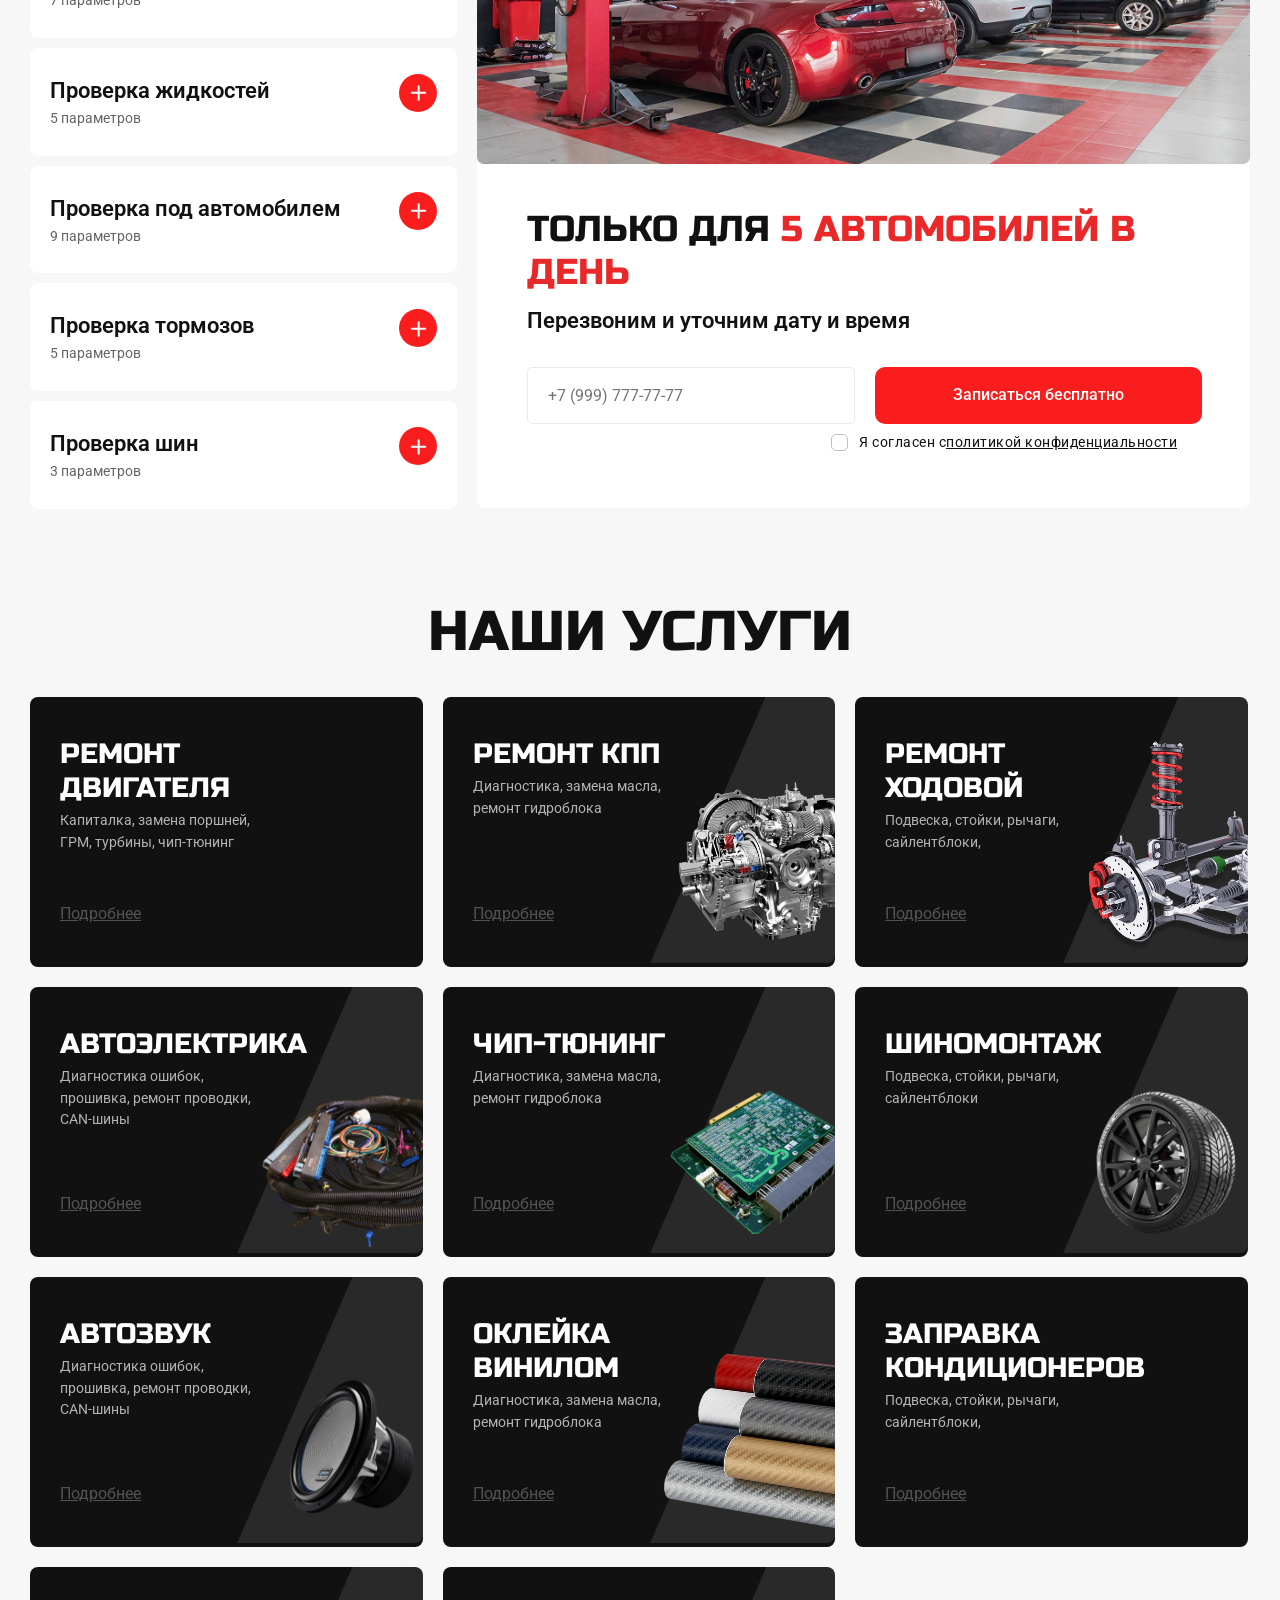
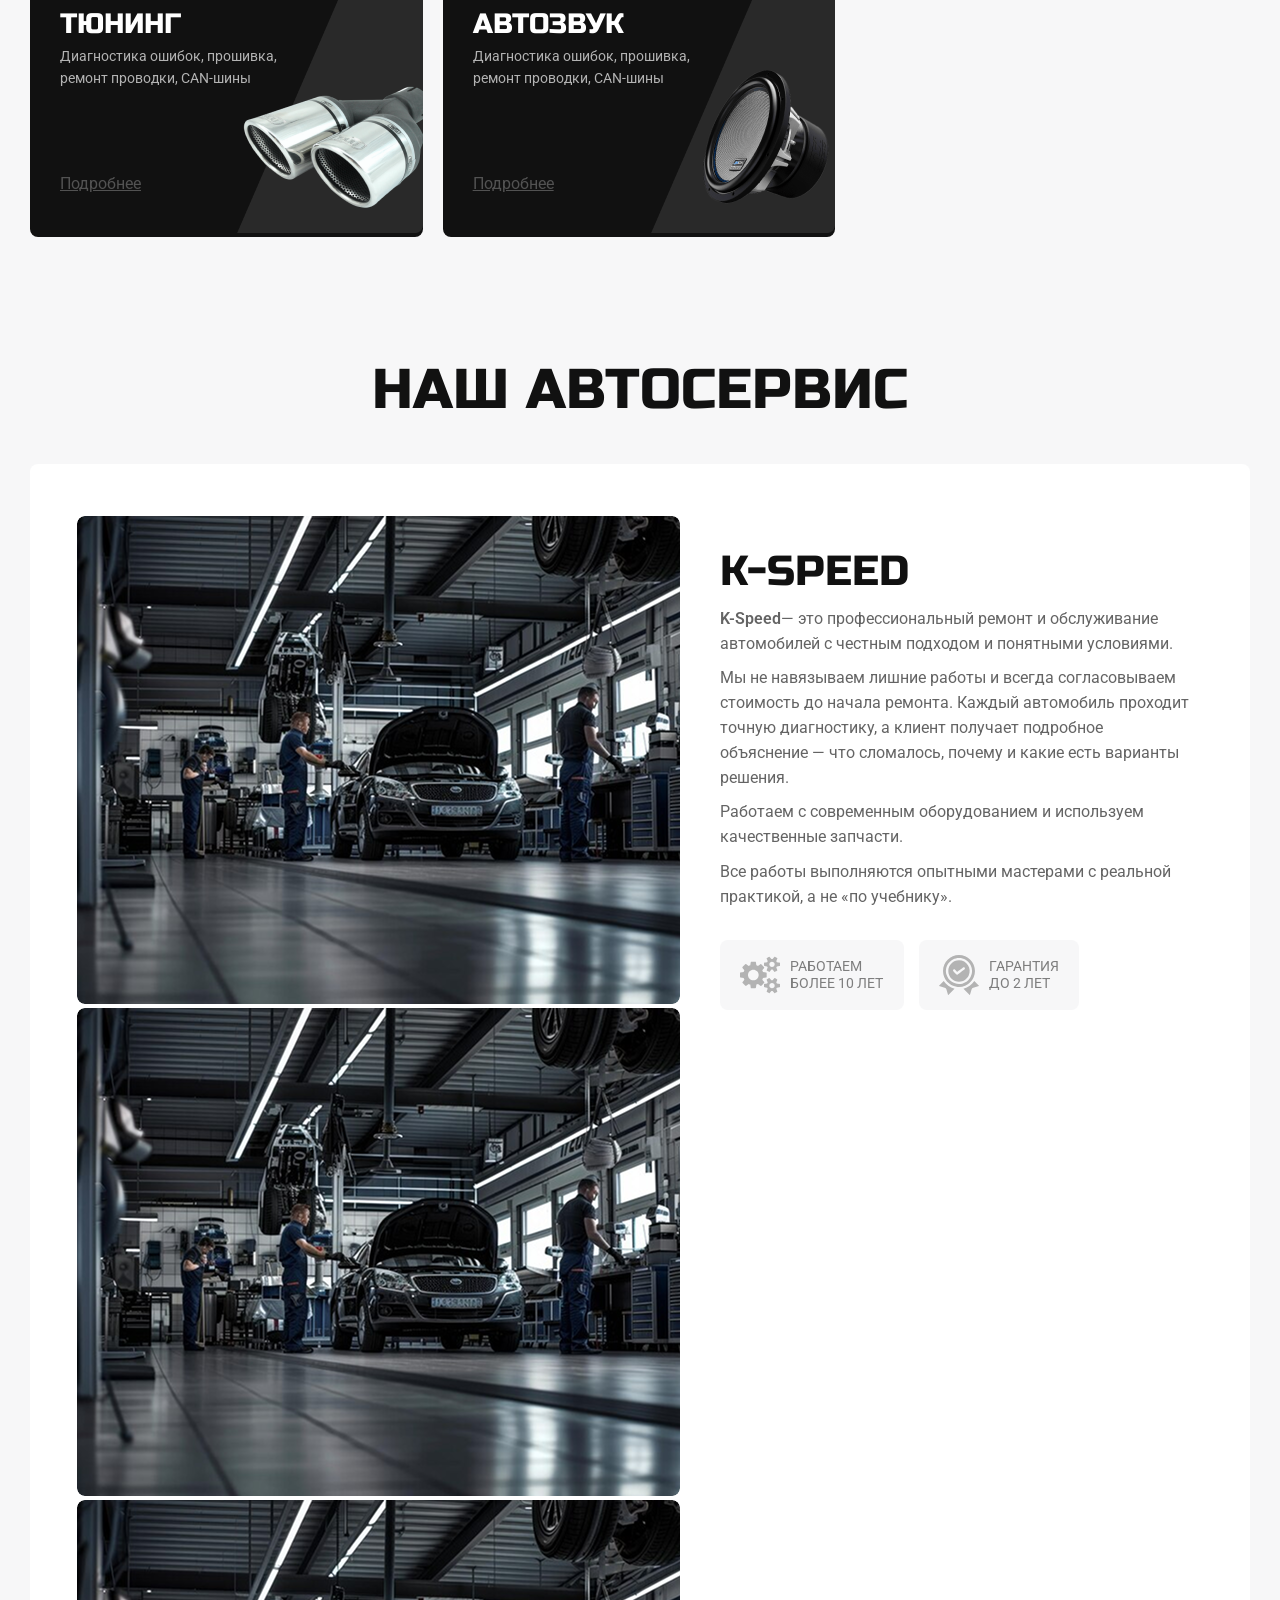
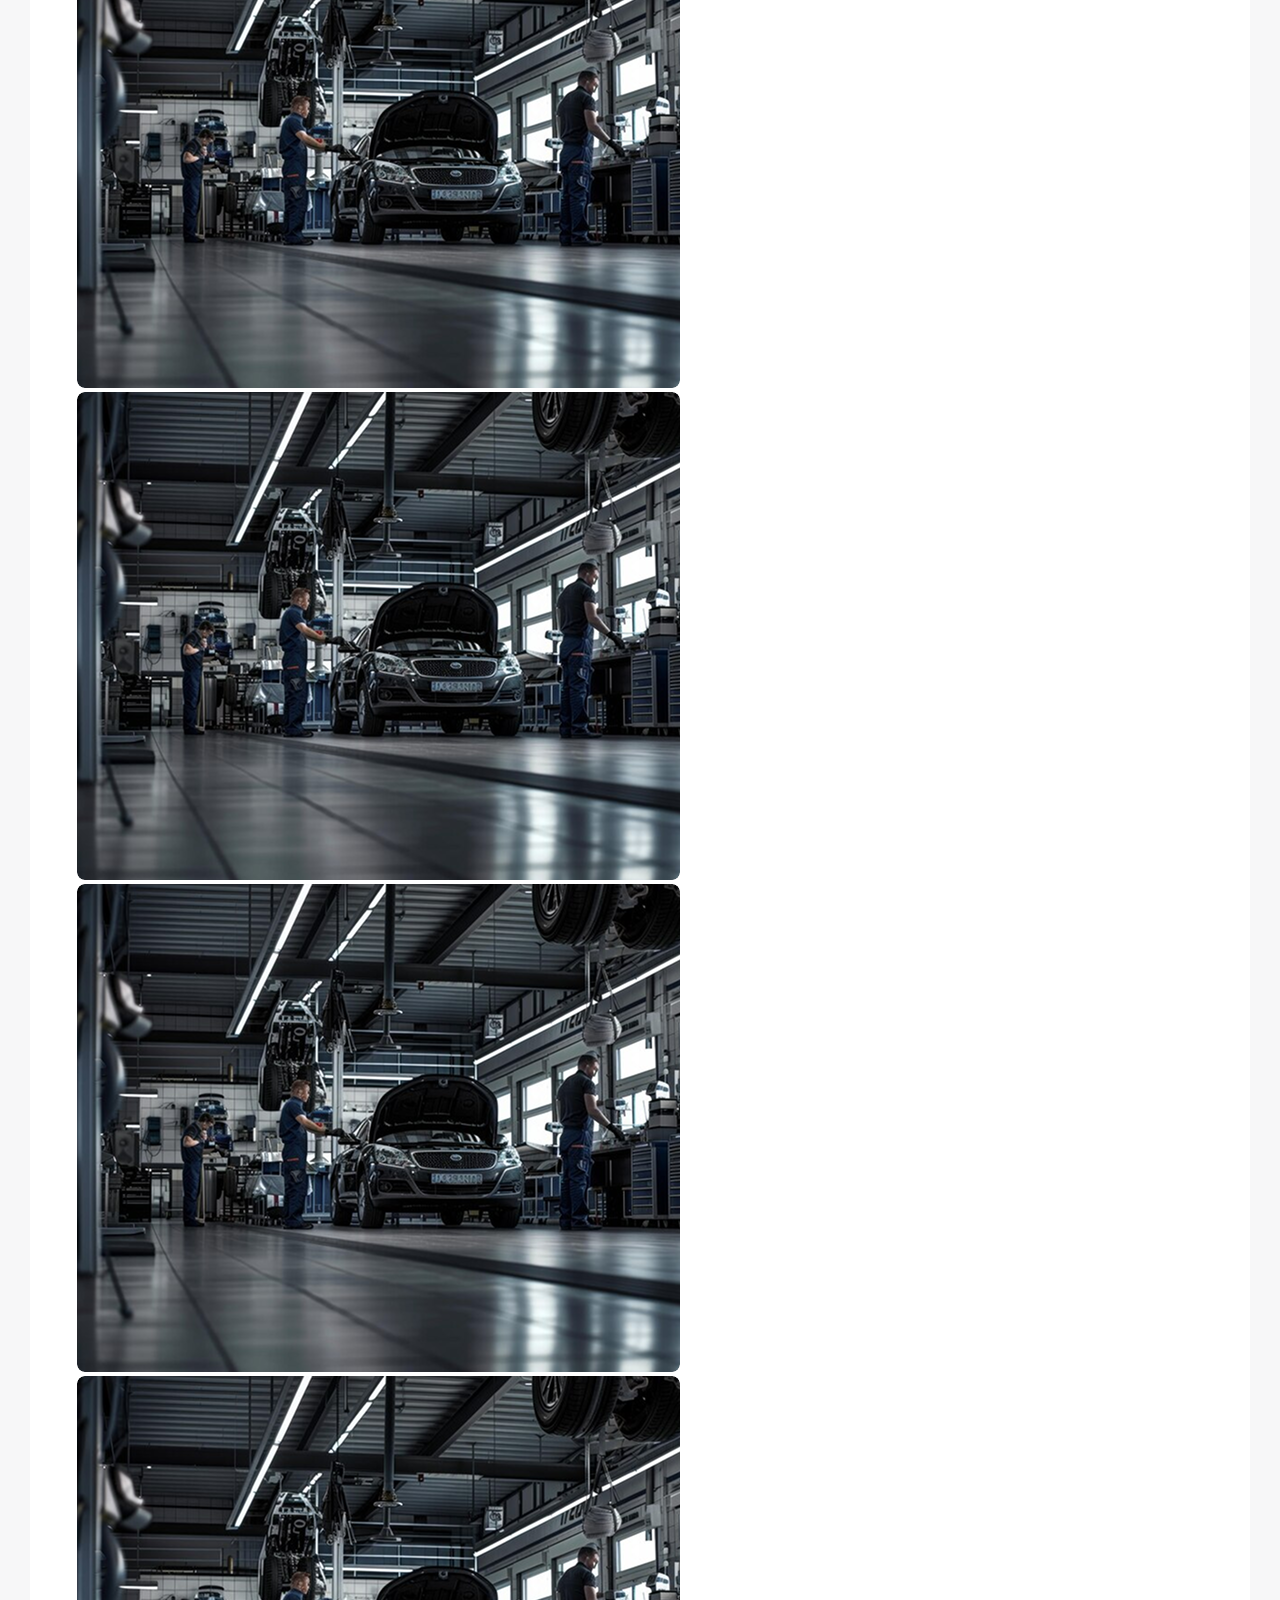
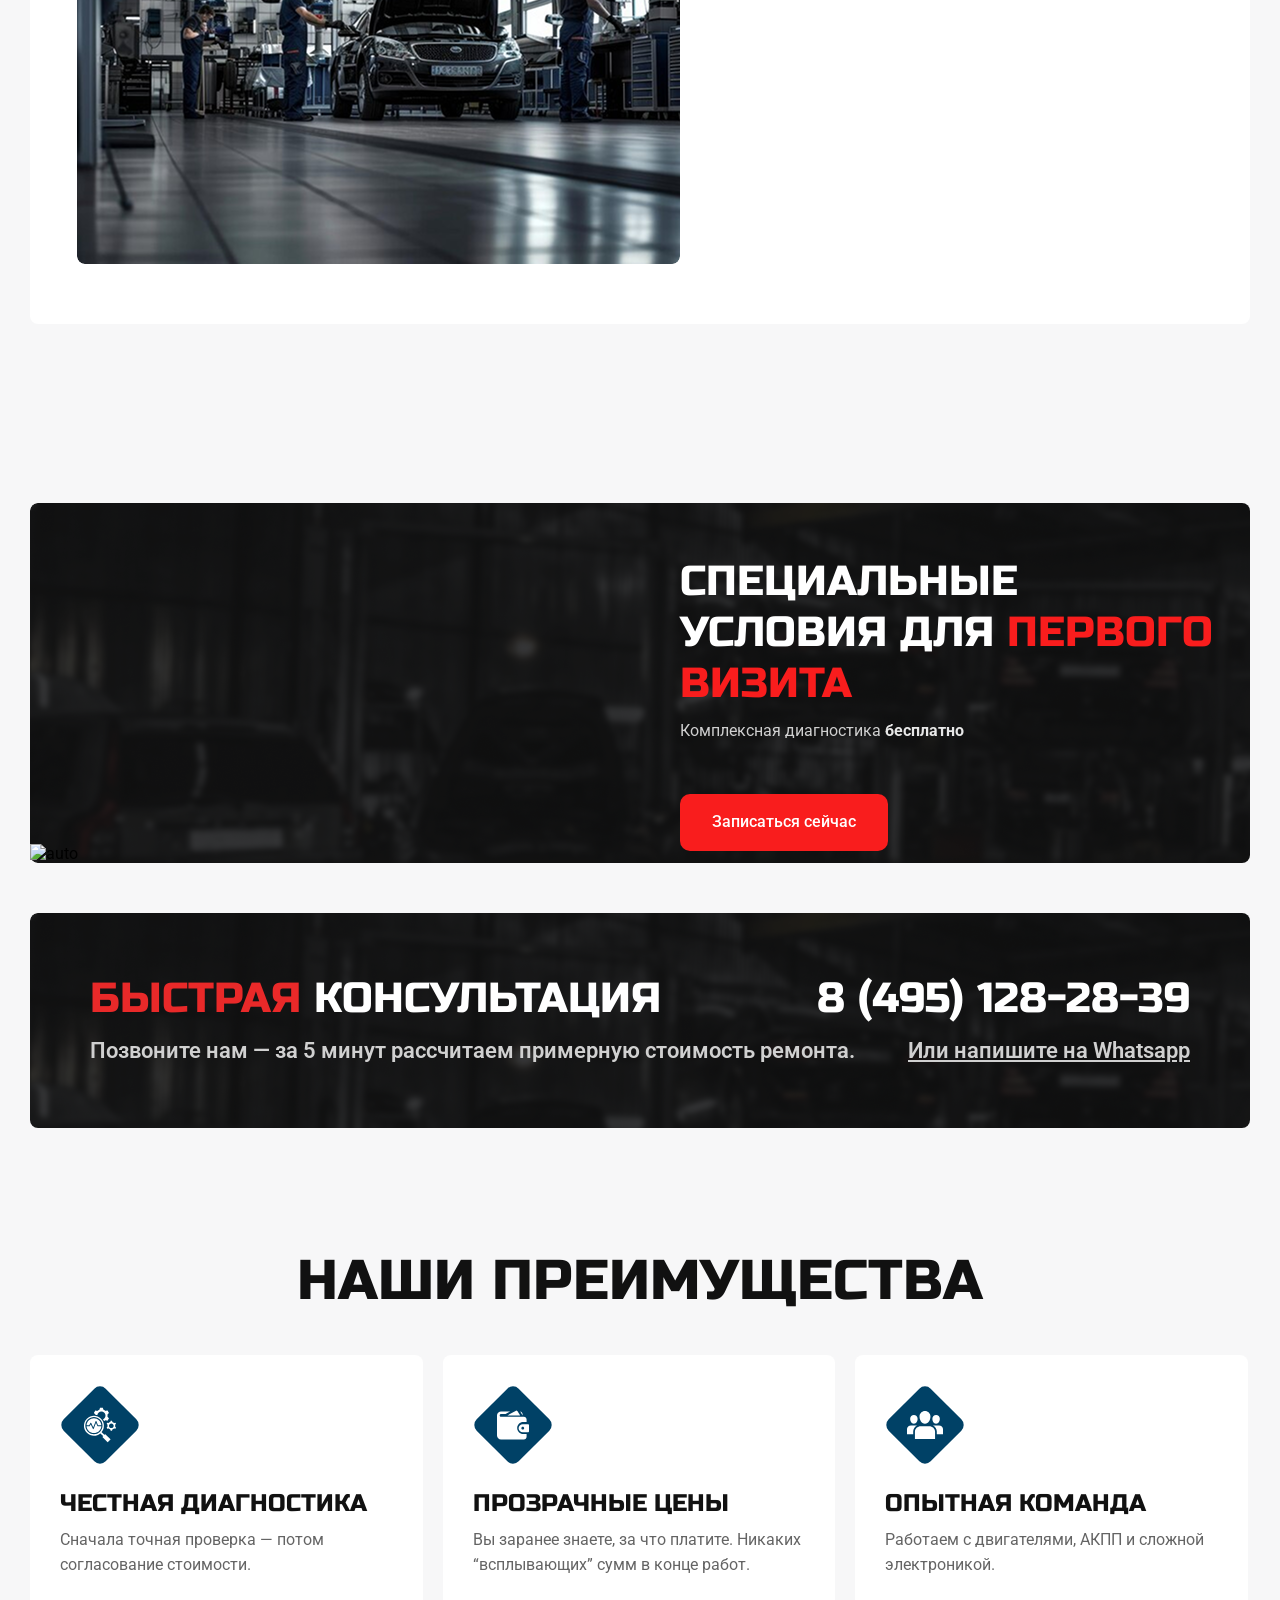
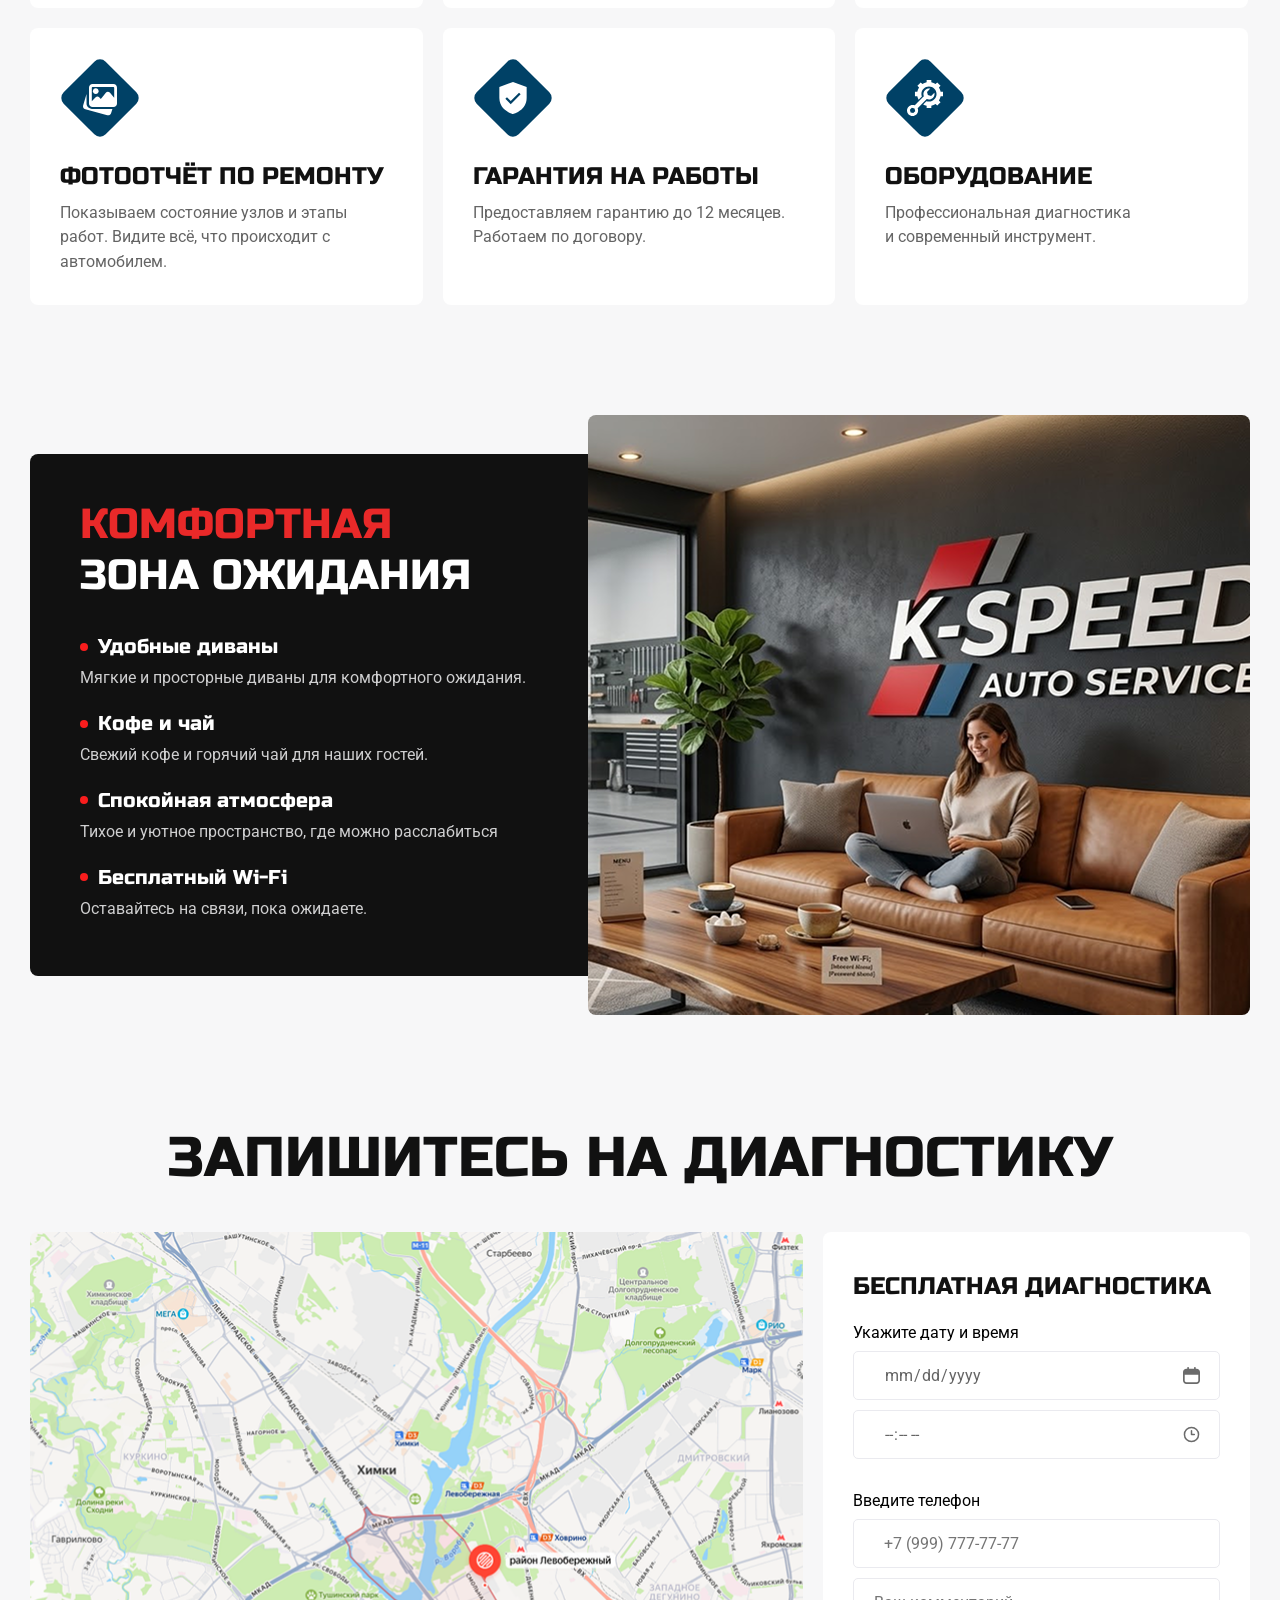
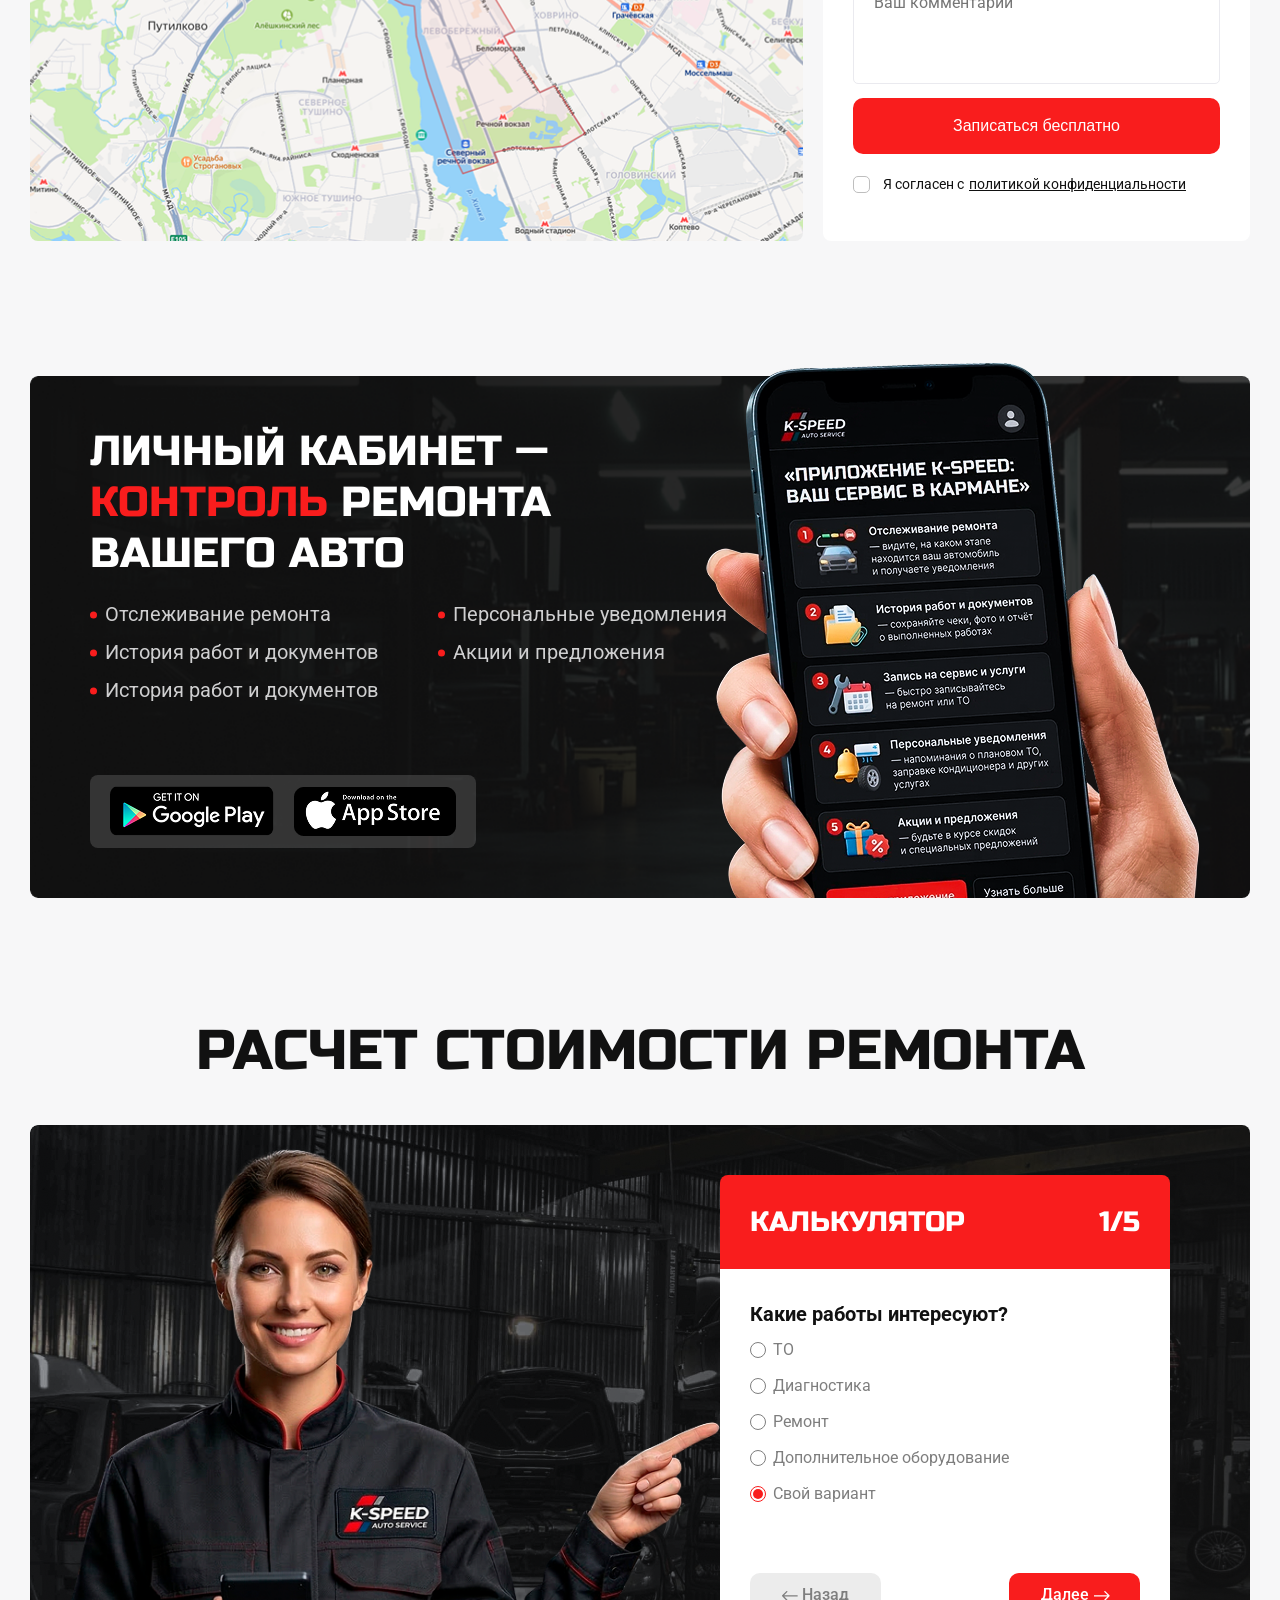
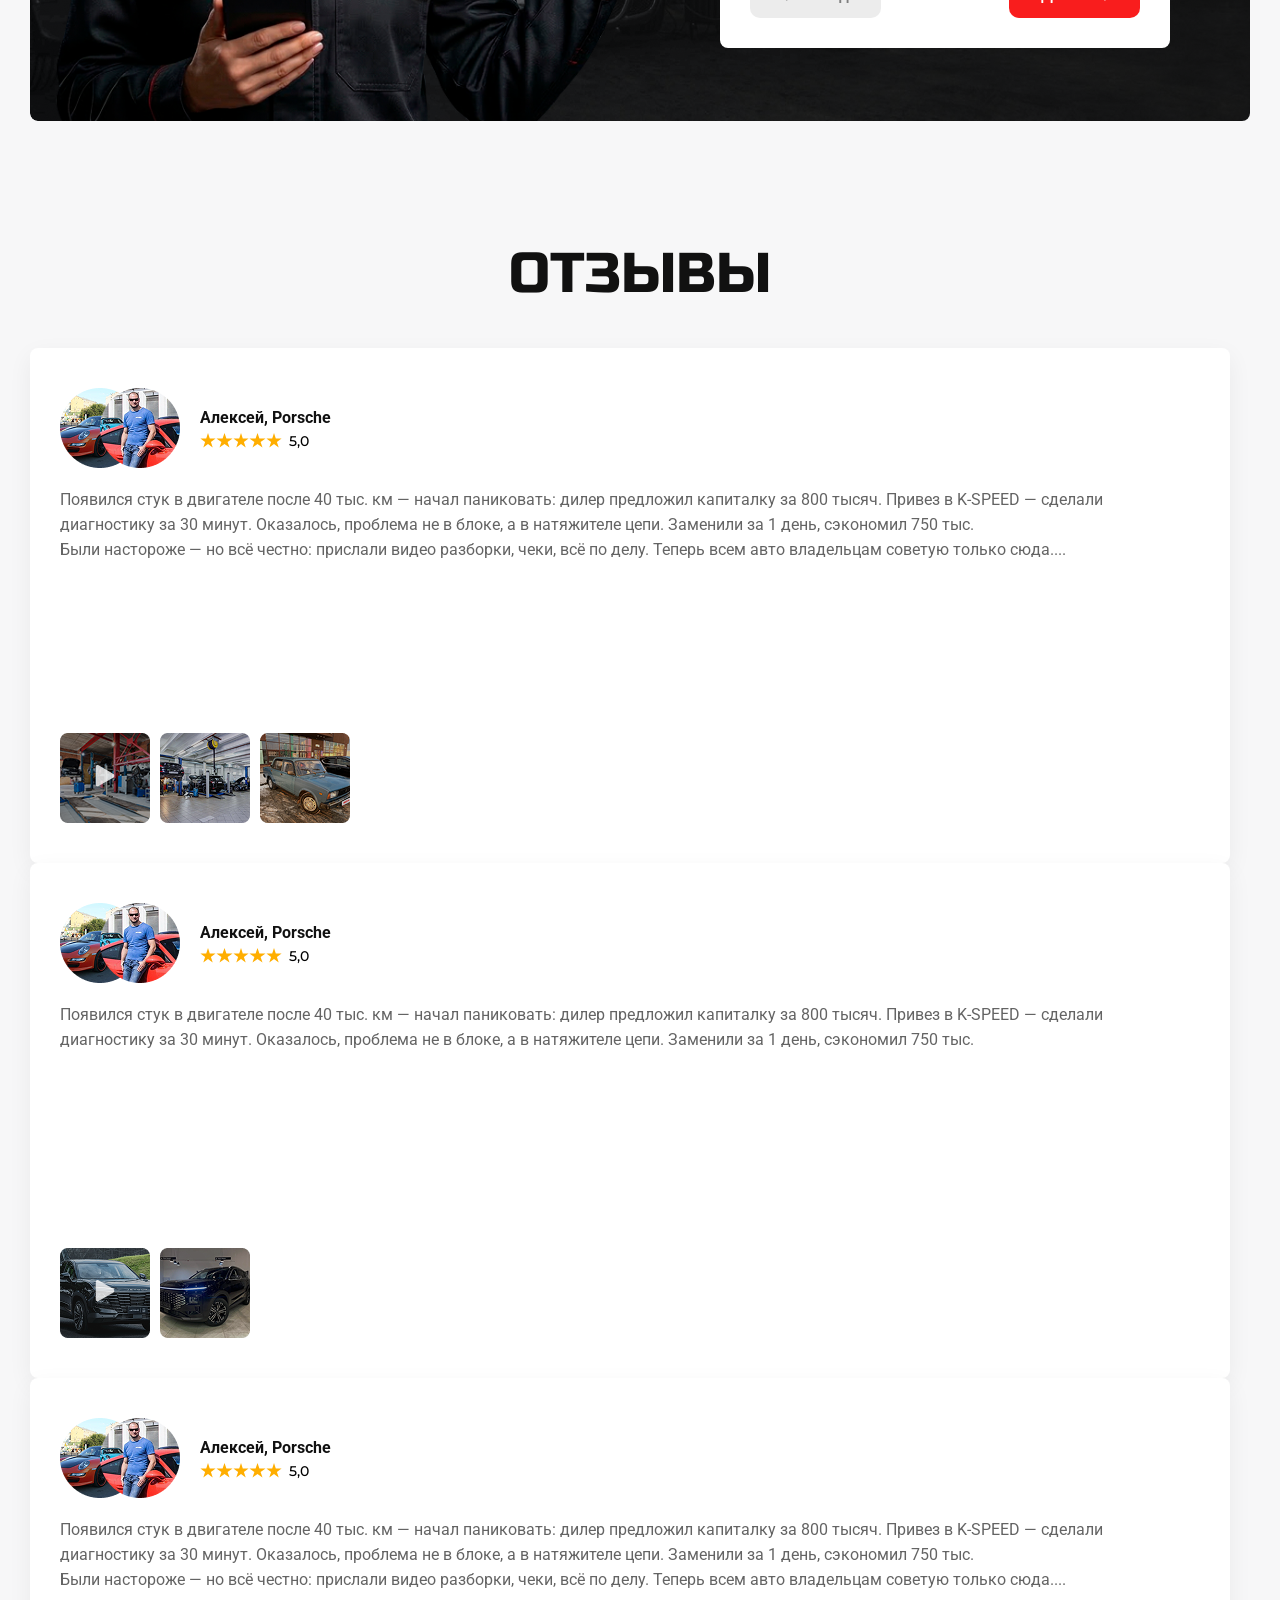
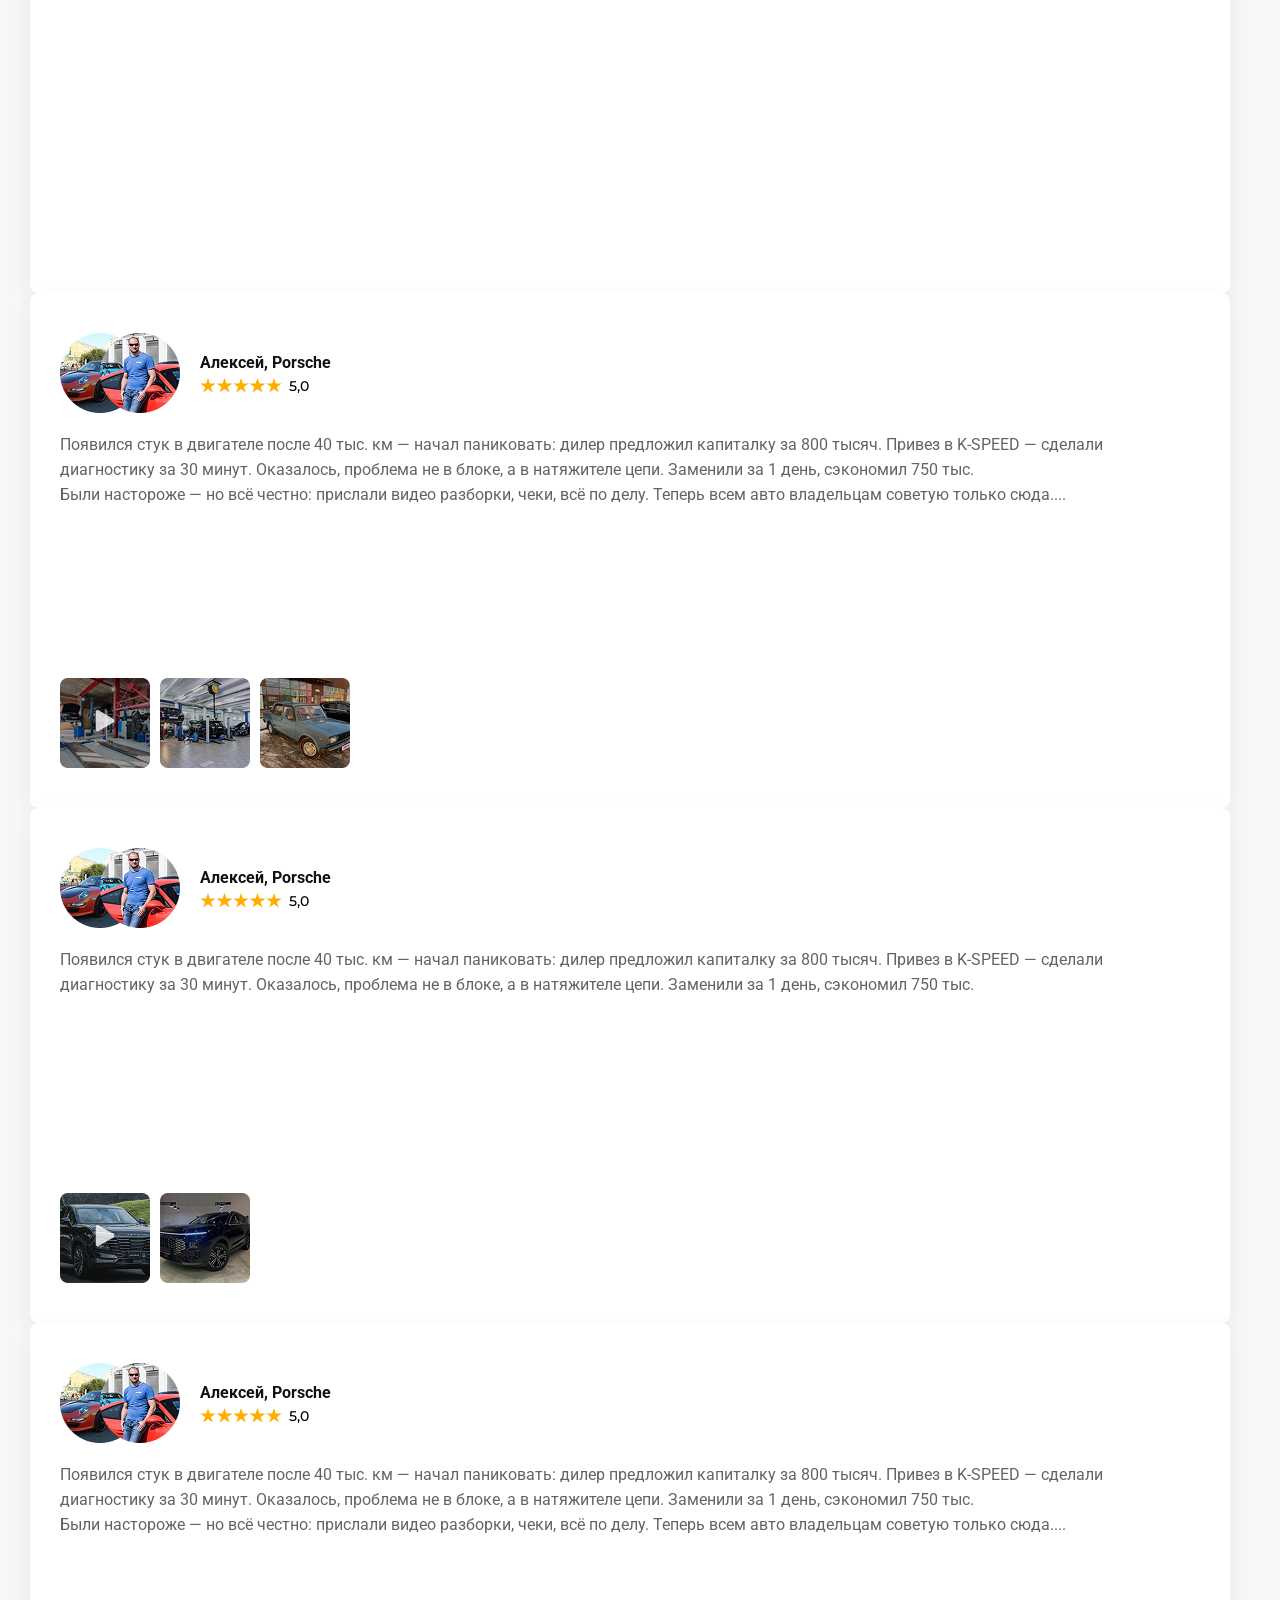
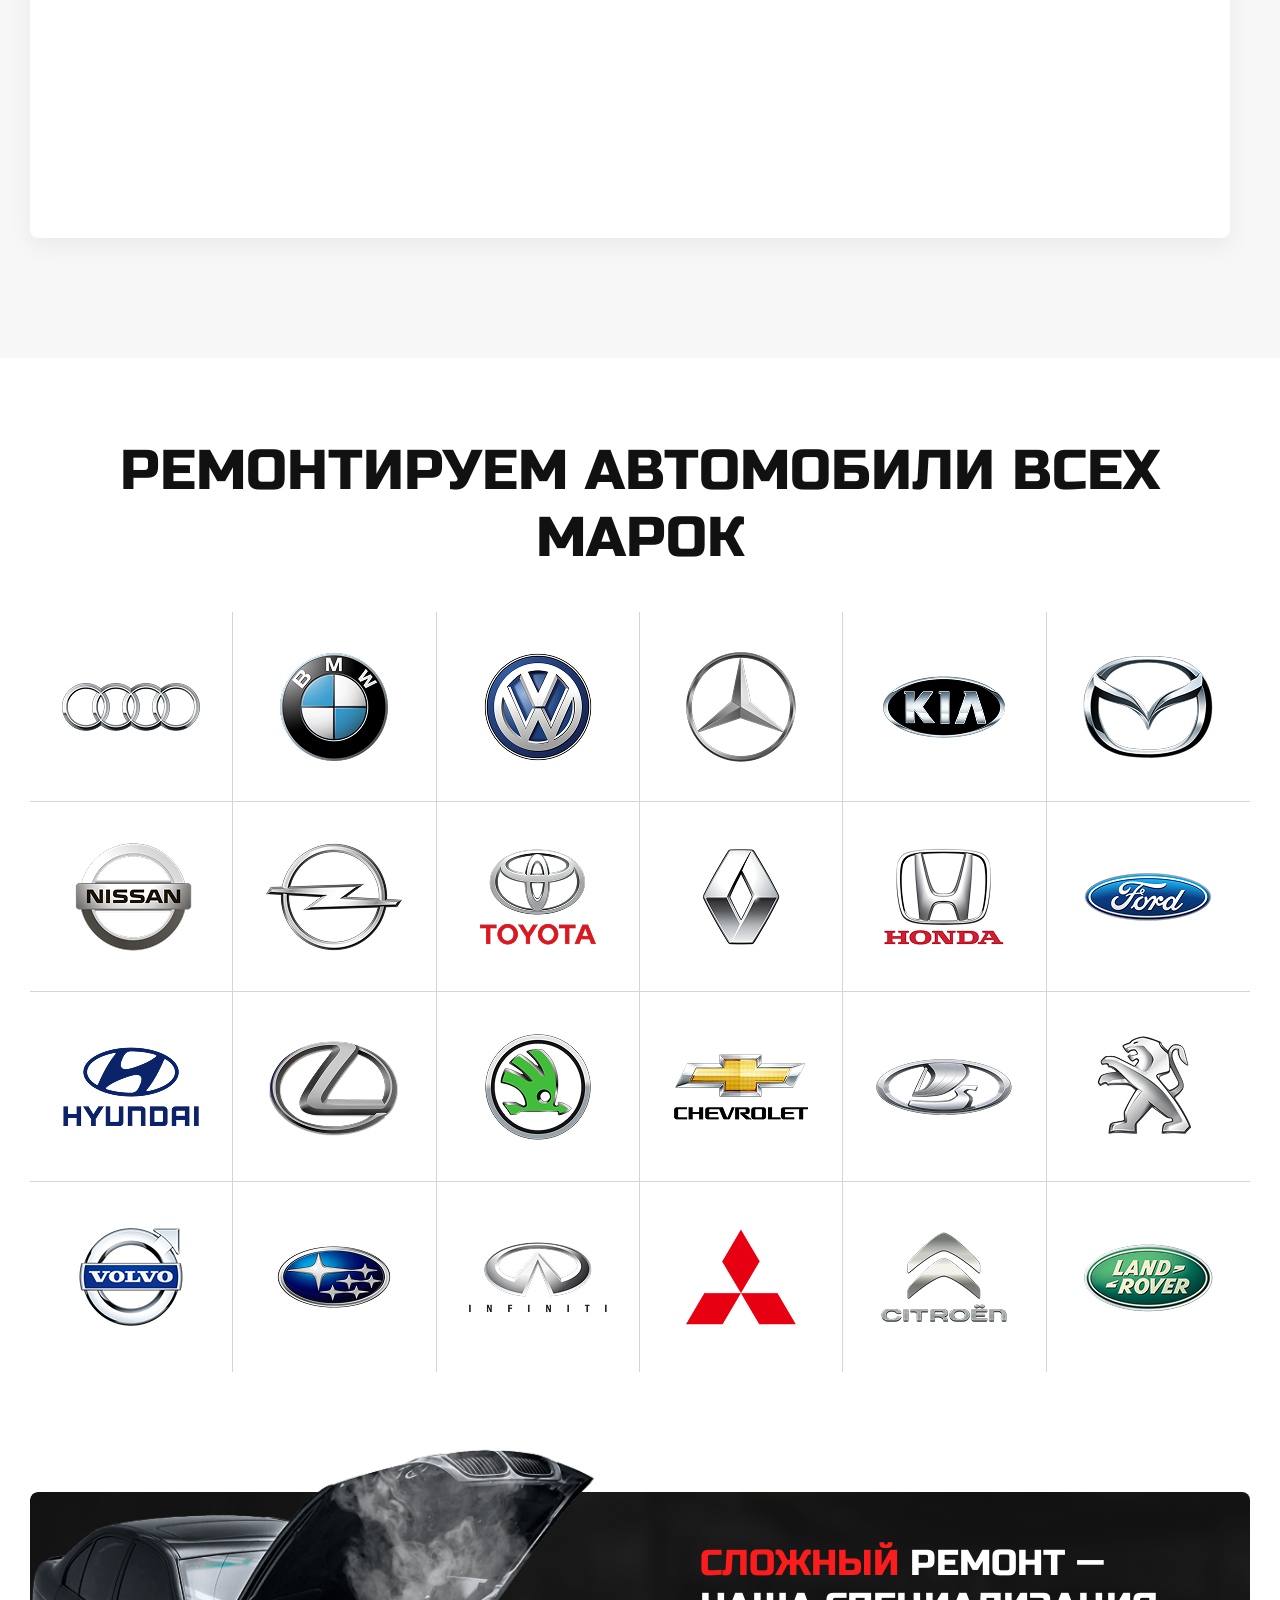
==== commit 4030c83e: "add review slider" ====
--- a/index.html
+++ b/index.html
@@ -695,100 +695,208 @@
         <section class="review">
             <div class="container">
                 <h2 class="section__title">Отзывы</h2>
-                <div class="review__list df">
-                    <div class="review__item">
-                        <div class="review__top df a-center">
-                            <div class="review__img df a-center">
-                                <img src="images/r1.png" alt="">
-                                <img src="images/r2.png" alt="">
-                            </div>
-                            <div class="review__name">
-                                <h3>Алексей, Porsche</h3>
-                                <div class="df a-center">
-                                    <img src="images/5.svg" alt="">
-                                    <span>5,0</span>
-                                </div>
-                            </div>
-                        </div>
-                        <div class="review__content">
-                            <p>Появился стук в двигателе после 40 тыс. км — начал паниковать: дилер предложил капиталку за 800 тысяч. Привез в K-SPEED — сделали диагностику за 30 минут. Оказалось, проблема не в блоке, а в натяжителе цепи. Заменили за 1 день, сэкономил 750 тыс.
-                                <br>
-                                Были настороже — но всё честно: прислали видео разборки, чеки, всё по делу. Теперь всем авто владельцам советую только сюда....
-                            </p>
-                        </div>
-                        <div class="review__gallery df">
-                            <div class="review__gallery--item">
-                                <img src="images/r3.png" alt="">
-                                <span class="play">
+                <div class="review__list df swiper">
+                    <div class="swiper-wrapper">
+                        <div class="swiper-slide">
+                            <div class="review__item">
+                                <div class="review__top df a-center">
+                                    <div class="review__img df a-center">
+                                        <img src="images/r1.png" alt="">
+                                        <img src="images/r2.png" alt="">
+                                    </div>
+                                    <div class="review__name">
+                                        <h3>Алексей, Porsche</h3>
+                                        <div class="df a-center">
+                                            <img src="images/5.svg" alt="">
+                                            <span>5,0</span>
+                                        </div>
+                                    </div>
+                                </div>
+                                <div class="review__content">
+                                    <p>Появился стук в двигателе после 40 тыс. км — начал паниковать: дилер предложил капиталку за 800 тысяч. Привез в K-SPEED — сделали диагностику за 30 минут. Оказалось, проблема не в блоке, а в натяжителе цепи. Заменили за 1 день, сэкономил 750 тыс.
+                                        <br>
+                                        Были настороже — но всё честно: прислали видео разборки, чеки, всё по делу. Теперь всем авто владельцам советую только сюда....
+                                    </p>
+                                </div>
+                                <div class="review__gallery df">
+                                    <div class="review__gallery--item">
+                                        <img src="images/r3.png" alt="">
+                                        <span class="play">
                                     <svg width="19" height="22" viewBox="0 0 19 22" fill="none" xmlns="http://www.w3.org/2000/svg">
 <path d="M18 8.93104C19.3333 9.70084 19.3333 11.6253 18 12.3951L3 21.0554C1.66667 21.8252 8.49539e-07 20.8629 9.16837e-07 19.3233L1.67394e-06 2.00283C1.74124e-06 0.46323 1.66667 -0.49902 3 0.270781L18 8.93104Z" fill="white" fill-opacity="0.8"/>
 </svg>
 
                                 </span>
-                            </div>
-                            <div class="review__gallery--item">
-                                <img src="images/r4.png" alt="">
-                            </div>
-                            <div class="review__gallery--item">
-                                <img src="images/r5.png" alt="">
-                            </div>
-                        </div>
-                    </div>
-                    <div class="review__item">
-                        <div class="review__top df a-center">
-                            <div class="review__img df a-center">
-                                <img src="images/r1.png" alt="">
-                                <img src="images/r2.png" alt="">
-                            </div>
-                            <div class="review__name">
-                                <h3>Алексей, Porsche</h3>
-                                <div class="df a-center">
-                                    <img src="images/5.svg" alt="">
-                                    <span>5,0</span>
-                                </div>
-                            </div>
-                        </div>
-                        <div class="review__content">
-                            <p>
-                                Появился стук в двигателе после 40 тыс. км — начал паниковать: дилер предложил капиталку за 800 тысяч. Привез в K-SPEED — сделали диагностику за 30 минут. Оказалось, проблема не в блоке, а в натяжителе цепи. Заменили за 1 день, сэкономил 750 тыс.
-                            </p>
-                        </div>
-                        <div class="review__gallery df">
-                            <div class="review__gallery--item">
-                                <img src="images/r6.png" alt="">
-                                <span class="play">
+                                    </div>
+                                    <div class="review__gallery--item">
+                                        <img src="images/r4.png" alt="">
+                                    </div>
+                                    <div class="review__gallery--item">
+                                        <img src="images/r5.png" alt="">
+                                    </div>
+                                </div>
+                            </div>
+                        </div>
+                        <div class="swiper-slide">
+                            <div class="review__item">
+                                <div class="review__top df a-center">
+                                    <div class="review__img df a-center">
+                                        <img src="images/r1.png" alt="">
+                                        <img src="images/r2.png" alt="">
+                                    </div>
+                                    <div class="review__name">
+                                        <h3>Алексей, Porsche</h3>
+                                        <div class="df a-center">
+                                            <img src="images/5.svg" alt="">
+                                            <span>5,0</span>
+                                        </div>
+                                    </div>
+                                </div>
+                                <div class="review__content">
+                                    <p>
+                                        Появился стук в двигателе после 40 тыс. км — начал паниковать: дилер предложил капиталку за 800 тысяч. Привез в K-SPEED — сделали диагностику за 30 минут. Оказалось, проблема не в блоке, а в натяжителе цепи. Заменили за 1 день, сэкономил 750 тыс.
+                                    </p>
+                                </div>
+                                <div class="review__gallery df">
+                                    <div class="review__gallery--item">
+                                        <img src="images/r6.png" alt="">
+                                        <span class="play">
                                     <svg width="19" height="22" viewBox="0 0 19 22" fill="none" xmlns="http://www.w3.org/2000/svg">
 <path d="M18 8.93104C19.3333 9.70084 19.3333 11.6253 18 12.3951L3 21.0554C1.66667 21.8252 8.49539e-07 20.8629 9.16837e-07 19.3233L1.67394e-06 2.00283C1.74124e-06 0.46323 1.66667 -0.49902 3 0.270781L18 8.93104Z" fill="white" fill-opacity="0.8"/>
 </svg>
 
                                 </span>
-                            </div>
-                            <div class="review__gallery--item">
-                                <img src="images/r7.png" alt="">
-                            </div>
-                        </div>
-                    </div>
-                    <div class="review__item">
-                        <div class="review__top df a-center">
-                            <div class="review__img df a-center">
-                                <img src="images/r1.png" alt="">
-                                <img src="images/r2.png" alt="">
-                            </div>
-                            <div class="review__name">
-                                <h3>Алексей, Porsche</h3>
-                                <div class="df a-center">
-                                    <img src="images/5.svg" alt="">
-                                    <span>5,0</span>
-                                </div>
-                            </div>
-                        </div>
-                        <div class="review__content">
-                            <p>Появился стук в двигателе после 40 тыс. км — начал паниковать: дилер предложил капиталку за 800 тысяч. Привез в K-SPEED — сделали диагностику за 30 минут. Оказалось, проблема не в блоке, а в натяжителе цепи. Заменили за 1 день, сэкономил 750 тыс.
-                                <br>
-                                Были настороже — но всё честно: прислали видео разборки, чеки, всё по делу. Теперь всем авто владельцам советую только сюда....
-                            </p>
-                        </div>
-                    </div>
+                                    </div>
+                                    <div class="review__gallery--item">
+                                        <img src="images/r7.png" alt="">
+                                    </div>
+                                </div>
+                            </div>
+                        </div>
+                        <div class="swiper-slide">
+                            <div class="review__item">
+                                <div class="review__top df a-center">
+                                    <div class="review__img df a-center">
+                                        <img src="images/r1.png" alt="">
+                                        <img src="images/r2.png" alt="">
+                                    </div>
+                                    <div class="review__name">
+                                        <h3>Алексей, Porsche</h3>
+                                        <div class="df a-center">
+                                            <img src="images/5.svg" alt="">
+                                            <span>5,0</span>
+                                        </div>
+                                    </div>
+                                </div>
+                                <div class="review__content">
+                                    <p>Появился стук в двигателе после 40 тыс. км — начал паниковать: дилер предложил капиталку за 800 тысяч. Привез в K-SPEED — сделали диагностику за 30 минут. Оказалось, проблема не в блоке, а в натяжителе цепи. Заменили за 1 день, сэкономил 750 тыс.
+                                        <br>
+                                        Были настороже — но всё честно: прислали видео разборки, чеки, всё по делу. Теперь всем авто владельцам советую только сюда....
+                                    </p>
+                                </div>
+                            </div>
+                        </div>
+                        <div class="swiper-slide">
+                            <div class="review__item">
+                                <div class="review__top df a-center">
+                                    <div class="review__img df a-center">
+                                        <img src="images/r1.png" alt="">
+                                        <img src="images/r2.png" alt="">
+                                    </div>
+                                    <div class="review__name">
+                                        <h3>Алексей, Porsche</h3>
+                                        <div class="df a-center">
+                                            <img src="images/5.svg" alt="">
+                                            <span>5,0</span>
+                                        </div>
+                                    </div>
+                                </div>
+                                <div class="review__content">
+                                    <p>Появился стук в двигателе после 40 тыс. км — начал паниковать: дилер предложил капиталку за 800 тысяч. Привез в K-SPEED — сделали диагностику за 30 минут. Оказалось, проблема не в блоке, а в натяжителе цепи. Заменили за 1 день, сэкономил 750 тыс.
+                                        <br>
+                                        Были настороже — но всё честно: прислали видео разборки, чеки, всё по делу. Теперь всем авто владельцам советую только сюда....
+                                    </p>
+                                </div>
+                                <div class="review__gallery df">
+                                    <div class="review__gallery--item">
+                                        <img src="images/r3.png" alt="">
+                                        <span class="play">
+                                    <svg width="19" height="22" viewBox="0 0 19 22" fill="none" xmlns="http://www.w3.org/2000/svg">
+<path d="M18 8.93104C19.3333 9.70084 19.3333 11.6253 18 12.3951L3 21.0554C1.66667 21.8252 8.49539e-07 20.8629 9.16837e-07 19.3233L1.67394e-06 2.00283C1.74124e-06 0.46323 1.66667 -0.49902 3 0.270781L18 8.93104Z" fill="white" fill-opacity="0.8"/>
+</svg>
+
+                                </span>
+                                    </div>
+                                    <div class="review__gallery--item">
+                                        <img src="images/r4.png" alt="">
+                                    </div>
+                                    <div class="review__gallery--item">
+                                        <img src="images/r5.png" alt="">
+                                    </div>
+                                </div>
+                            </div>
+                        </div>
+                        <div class="swiper-slide">
+                            <div class="review__item">
+                                <div class="review__top df a-center">
+                                    <div class="review__img df a-center">
+                                        <img src="images/r1.png" alt="">
+                                        <img src="images/r2.png" alt="">
+                                    </div>
+                                    <div class="review__name">
+                                        <h3>Алексей, Porsche</h3>
+                                        <div class="df a-center">
+                                            <img src="images/5.svg" alt="">
+                                            <span>5,0</span>
+                                        </div>
+                                    </div>
+                                </div>
+                                <div class="review__content">
+                                    <p>
+                                        Появился стук в двигателе после 40 тыс. км — начал паниковать: дилер предложил капиталку за 800 тысяч. Привез в K-SPEED — сделали диагностику за 30 минут. Оказалось, проблема не в блоке, а в натяжителе цепи. Заменили за 1 день, сэкономил 750 тыс.
+                                    </p>
+                                </div>
+                                <div class="review__gallery df">
+                                    <div class="review__gallery--item">
+                                        <img src="images/r6.png" alt="">
+                                        <span class="play">
+                                    <svg width="19" height="22" viewBox="0 0 19 22" fill="none" xmlns="http://www.w3.org/2000/svg">
+<path d="M18 8.93104C19.3333 9.70084 19.3333 11.6253 18 12.3951L3 21.0554C1.66667 21.8252 8.49539e-07 20.8629 9.16837e-07 19.3233L1.67394e-06 2.00283C1.74124e-06 0.46323 1.66667 -0.49902 3 0.270781L18 8.93104Z" fill="white" fill-opacity="0.8"/>
+</svg>
+
+                                </span>
+                                    </div>
+                                    <div class="review__gallery--item">
+                                        <img src="images/r7.png" alt="">
+                                    </div>
+                                </div>
+                            </div>
+                        </div>
+                        <div class="swiper-slide">
+                            <div class="review__item">
+                                <div class="review__top df a-center">
+                                    <div class="review__img df a-center">
+                                        <img src="images/r1.png" alt="">
+                                        <img src="images/r2.png" alt="">
+                                    </div>
+                                    <div class="review__name">
+                                        <h3>Алексей, Porsche</h3>
+                                        <div class="df a-center">
+                                            <img src="images/5.svg" alt="">
+                                            <span>5,0</span>
+                                        </div>
+                                    </div>
+                                </div>
+                                <div class="review__content">
+                                    <p>Появился стук в двигателе после 40 тыс. км — начал паниковать: дилер предложил капиталку за 800 тысяч. Привез в K-SPEED — сделали диагностику за 30 минут. Оказалось, проблема не в блоке, а в натяжителе цепи. Заменили за 1 день, сэкономил 750 тыс.
+                                        <br>
+                                        Были настороже — но всё честно: прислали видео разборки, чеки, всё по делу. Теперь всем авто владельцам советую только сюда....
+                                    </p>
+                                </div>
+                            </div>
+                        </div>
+                    </div>
+                    <div class="swiper-pagination"></div>
                 </div>
             </div>
         </section>
--- a/css/main.css
+++ b/css/main.css
@@ -682,6 +682,15 @@
 .review__list{
     margin-top: 40px;
     gap: 20px;
+    padding-bottom: 40px;
+}
+.review__list .swiper-pagination-bullet{
+    background: #F91D1D;
+}
+.review__list .swiper-pagination{
+    display: flex;
+    gap: 10px;
+    justify-content: center;
 }
 .review__item{
     background: #fff;
